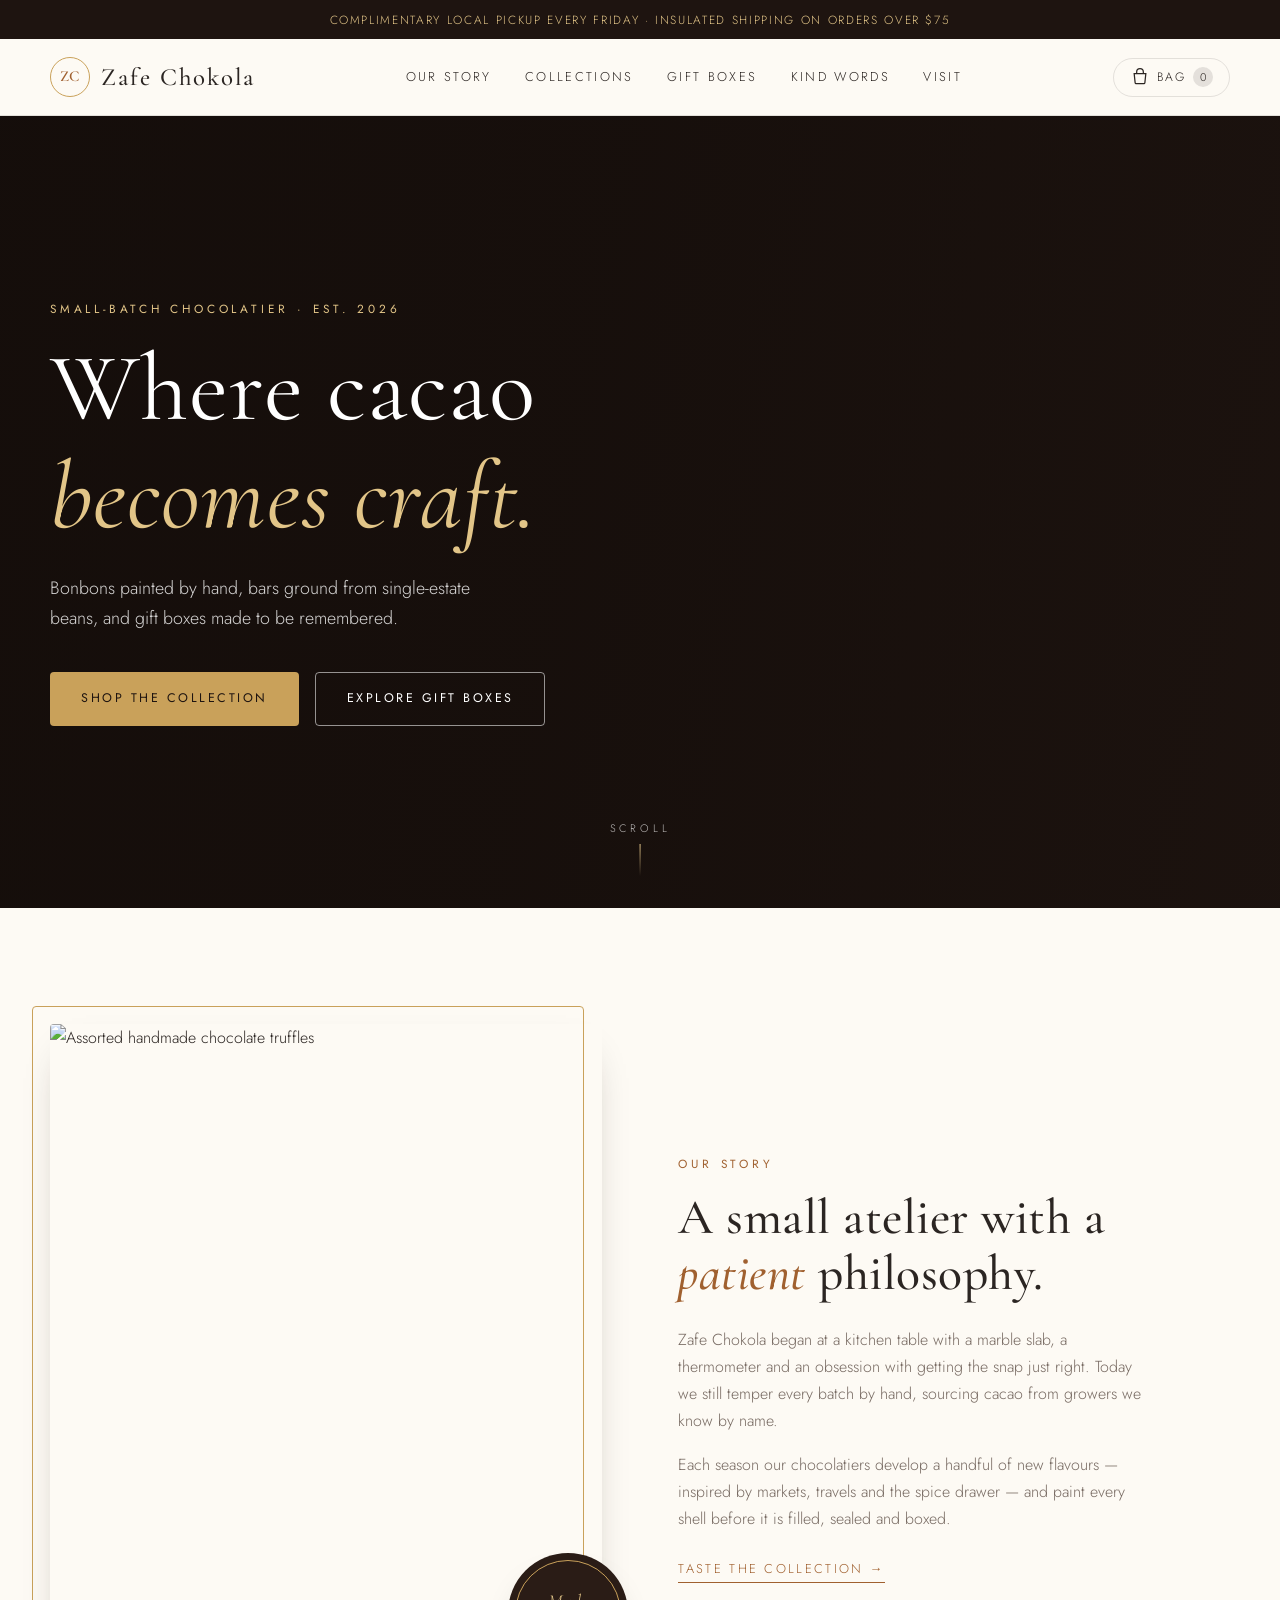
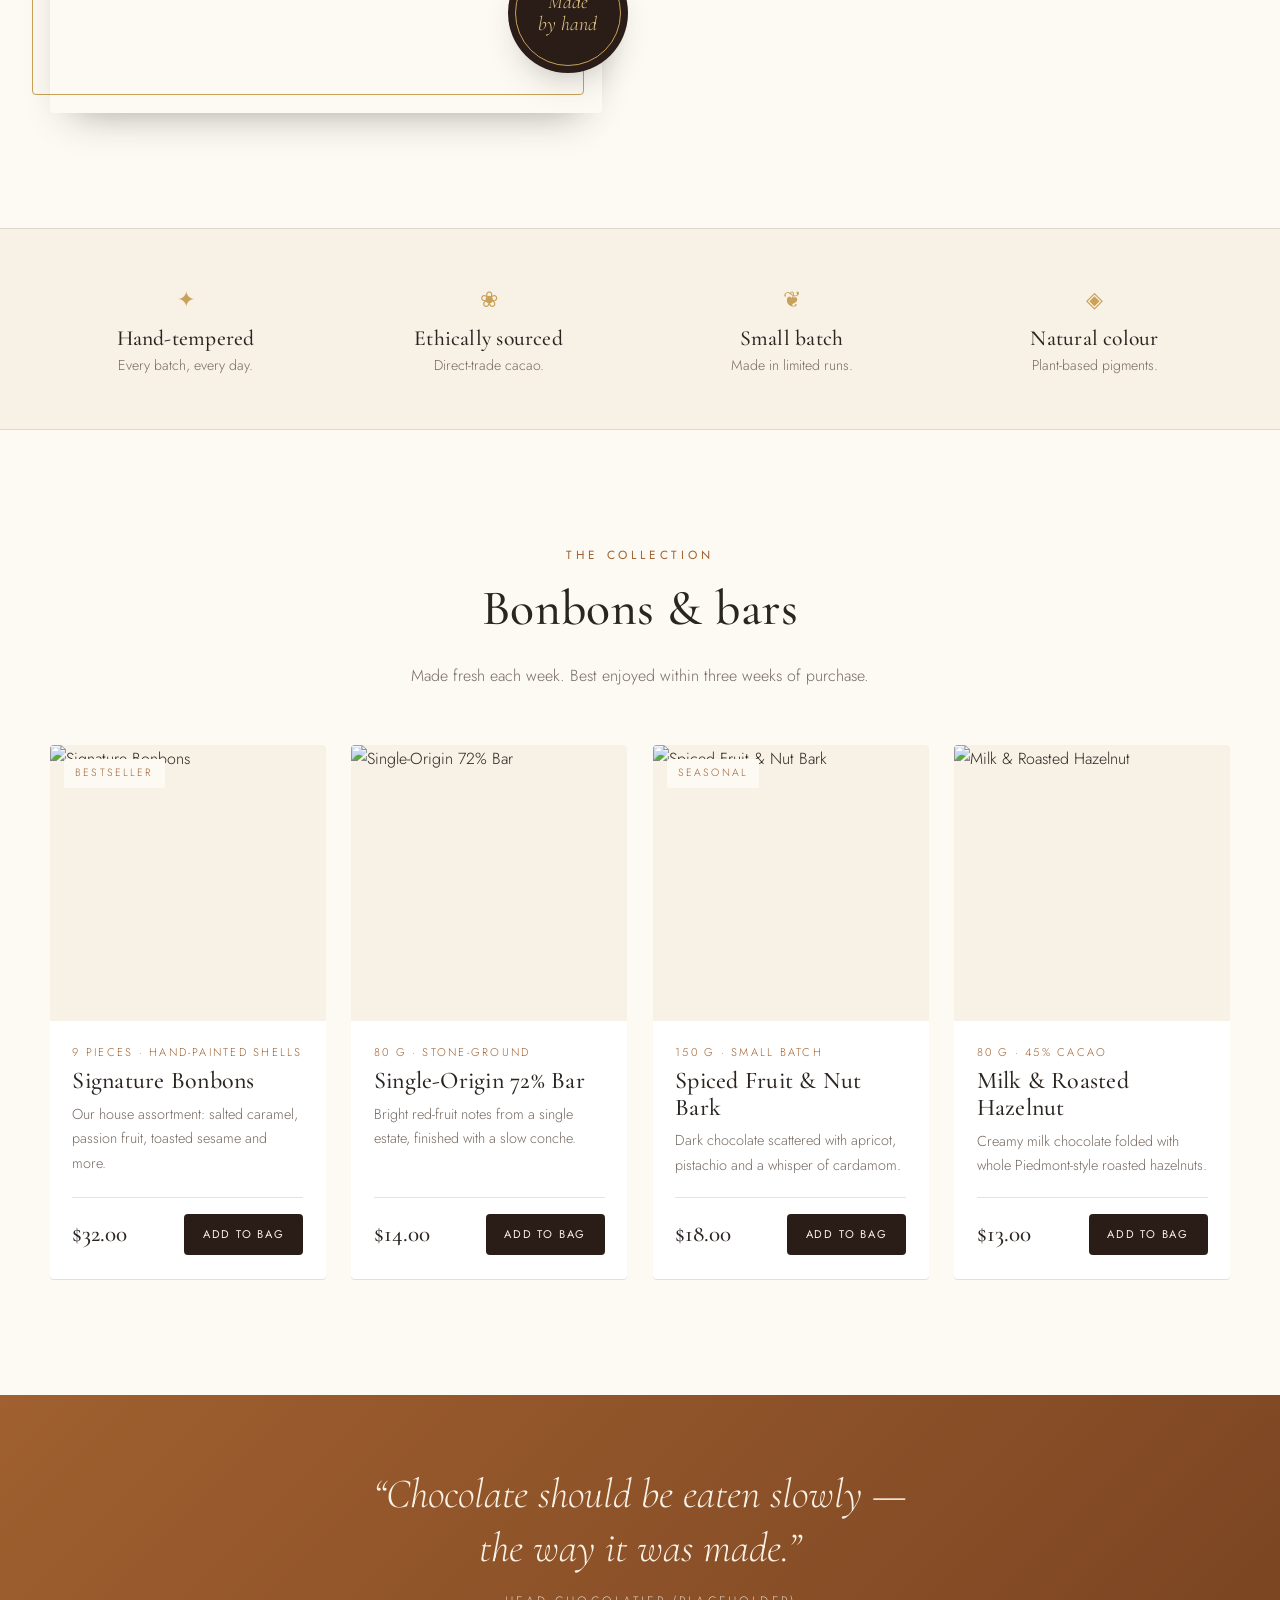
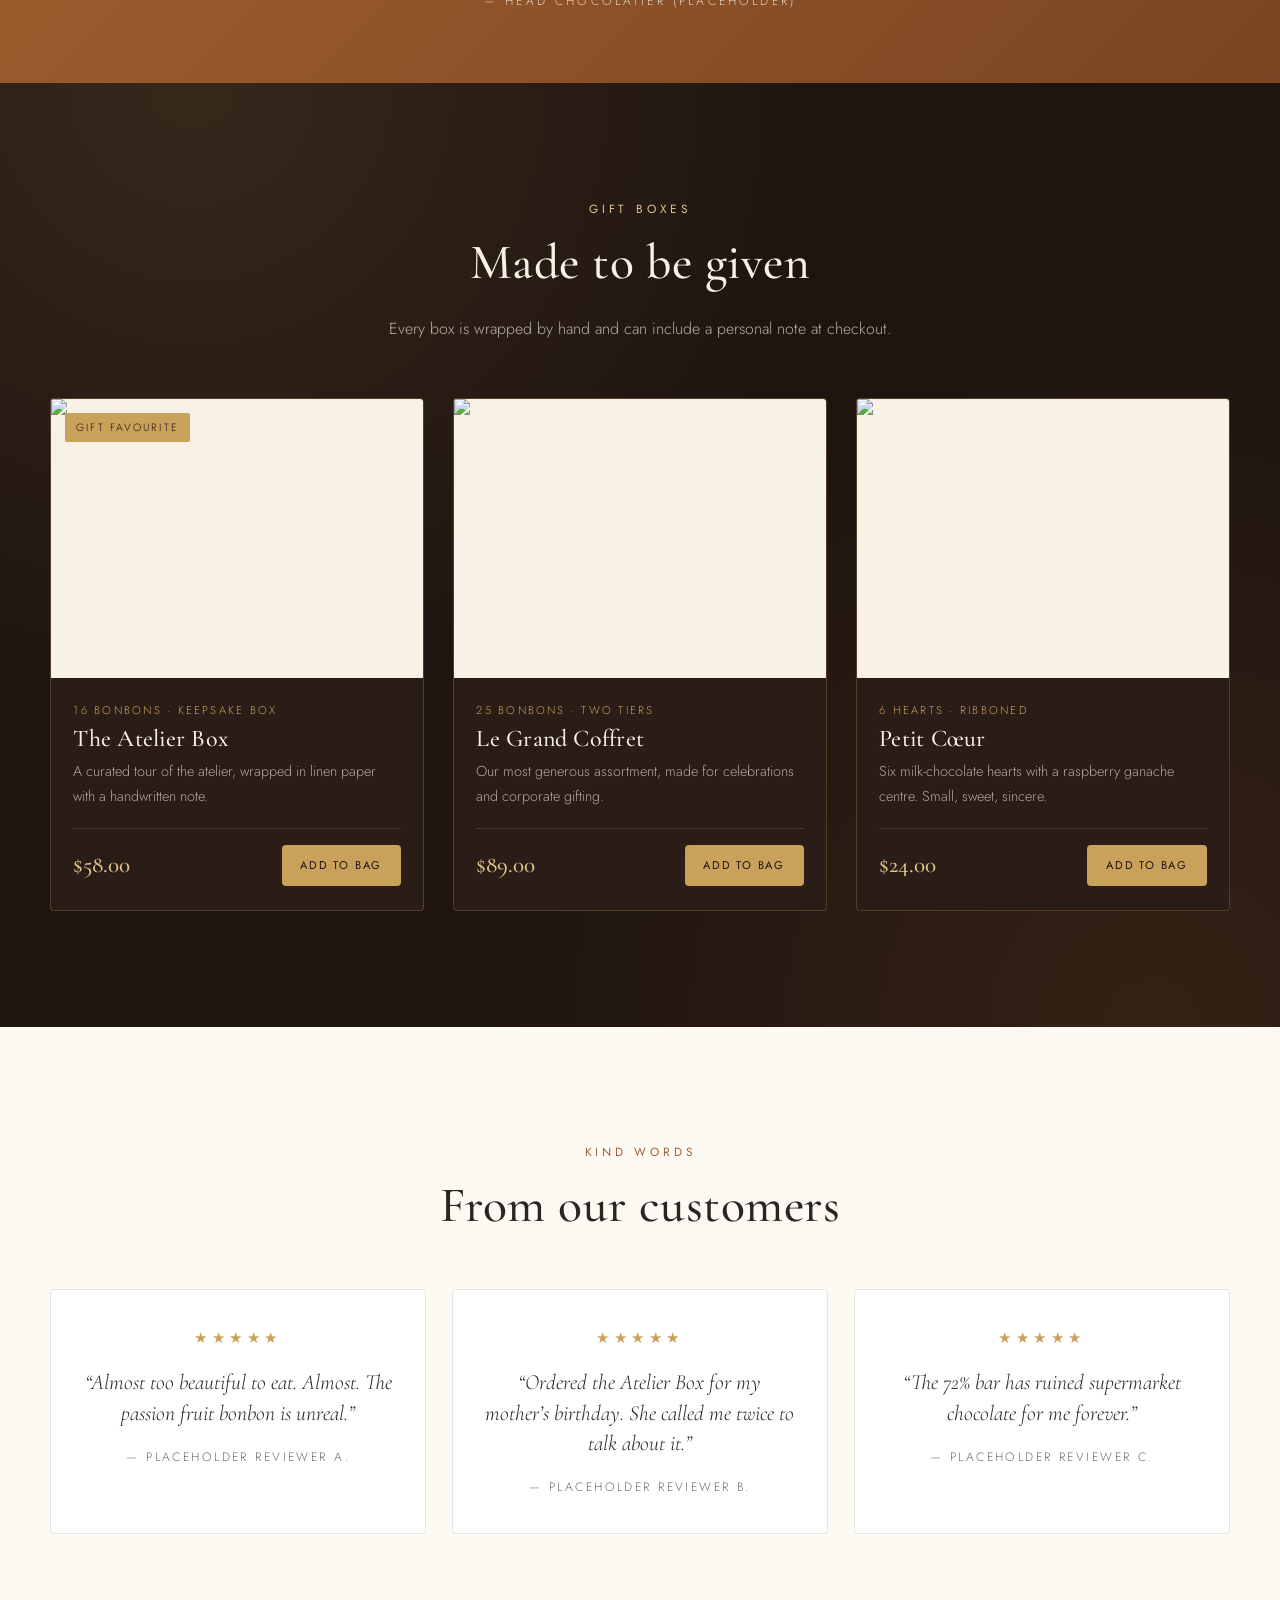
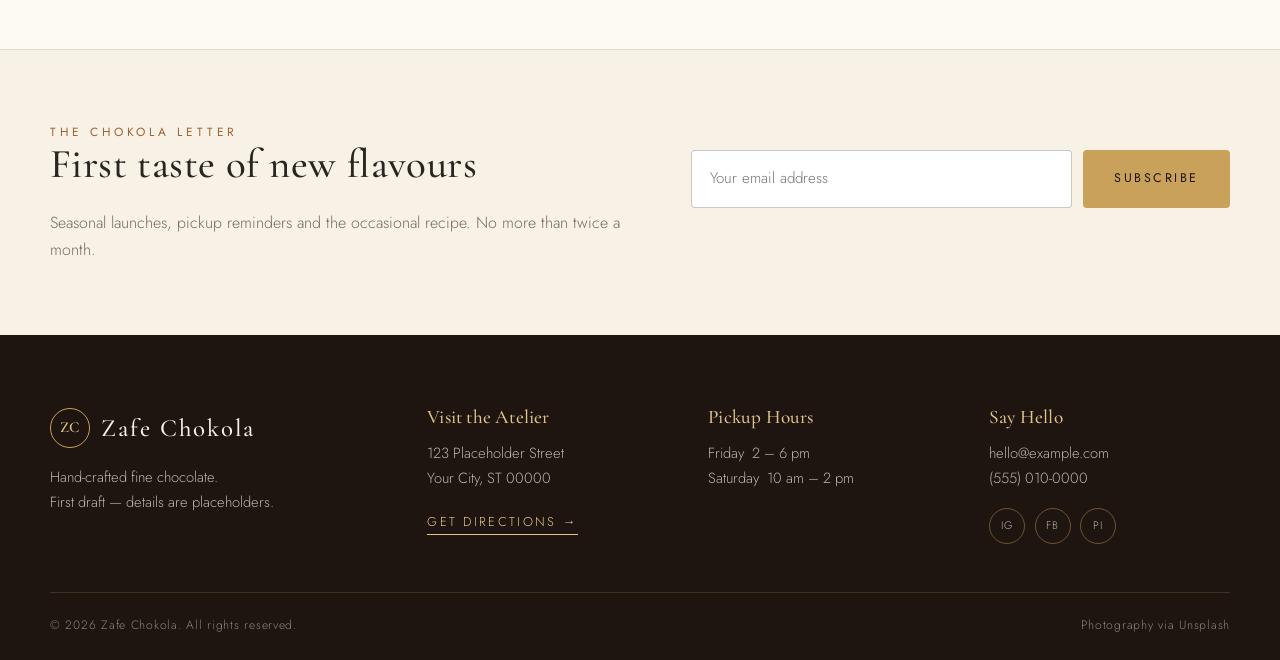
==== index.html @ 5cfe1e71 "Initial Zafe Chokola static site" ====
<!DOCTYPE html>
<html lang="en">
<head>
  <meta charset="UTF-8" />
  <meta name="viewport" content="width=device-width, initial-scale=1" />
  <title>Zafe Chokola — Hand-Crafted Fine Chocolate</title>
  <meta name="description" content="Zafe Chokola: small-batch bonbons, bars and gift boxes made by hand." />
  <link rel="preconnect" href="https://fonts.googleapis.com" />
  <link rel="preconnect" href="https://fonts.gstatic.com" crossorigin />
  <link href="https://fonts.googleapis.com/css2?family=Cormorant+Garamond:ital,wght@0,400;0,500;0,600;1,400&family=Jost:wght@300;400;500&display=swap" rel="stylesheet" />
  <link rel="stylesheet" href="css/styles.css" />
</head>
<body>

  <div class="announce">Complimentary local pickup every Friday &middot; Insulated shipping on orders over $75</div>

  <header class="site-header" id="top">
    <div class="container nav">
      <a href="#top" class="logo" aria-label="Zafe Chokola home">
        <span class="logo-mark">ZC</span>
        <span class="logo-text">Zafe Chokola</span>
      </a>
      <nav class="nav-links" id="navLinks" aria-label="Primary">
        <a href="#story">Our Story</a>
        <a href="#collections">Collections</a>
        <a href="#gifts">Gift Boxes</a>
        <a href="#reviews">Kind Words</a>
        <a href="#visit">Visit</a>
      </nav>
      <div class="nav-actions">
        <button class="cart-btn" id="cartOpen" aria-label="Open cart">
          <svg viewBox="0 0 24 24" width="20" height="20" aria-hidden="true"><path fill="none" stroke="currentColor" stroke-width="1.5" d="M5 8h14l-1.2 11.2a1 1 0 0 1-1 .8H7.2a1 1 0 0 1-1-.8L5 8Zm3 0V6a4 4 0 0 1 8 0v2"/></svg>
          <span>Bag</span>
          <span class="cart-count" id="cartCount">0</span>
        </button>
        <button class="menu-toggle" id="menuToggle" aria-label="Toggle menu" aria-expanded="false">
          <span></span><span></span><span></span>
        </button>
      </div>
    </div>
  </header>

  <main>
    <!-- HERO -->
    <section class="hero">
      <div class="hero-overlay"></div>
      <div class="container hero-content">
        <p class="eyebrow">Small-batch chocolatier &middot; Est. 2026</p>
        <h1>Where cacao<br /><em>becomes craft.</em></h1>
        <p class="hero-sub">Bonbons painted by hand, bars ground from single-estate beans, and gift boxes made to be remembered.</p>
        <div class="hero-ctas">
          <a href="#collections" class="btn btn-gold">Shop the Collection</a>
          <a href="#gifts" class="btn btn-ghost">Explore Gift Boxes</a>
        </div>
      </div>
      <a href="#story" class="scroll-cue" aria-label="Scroll down">Scroll</a>
    </section>

    <!-- STORY -->
    <section class="story section" id="story">
      <div class="container story-grid">
        <div class="story-media">
          <img src="https://images.unsplash.com/photo-1599599810769-bcde5a160d32?w=1000&q=80&auto=format&fit=crop" alt="Assorted handmade chocolate truffles" loading="lazy" />
          <div class="story-stamp"><span>Made<br/>by hand</span></div>
        </div>
        <div class="story-copy">
          <p class="eyebrow dark">Our Story</p>
          <h2>A small atelier with a <em>patient</em> philosophy.</h2>
          <p>Zafe Chokola began at a kitchen table with a marble slab, a thermometer and an obsession with getting the snap just right. Today we still temper every batch by hand, sourcing cacao from growers we know by name.</p>
          <p>Each season our chocolatiers develop a handful of new flavours — inspired by markets, travels and the spice drawer — and paint every shell before it is filled, sealed and boxed.</p>
          <a href="#collections" class="link-arrow">Taste the collection &rarr;</a>
        </div>
      </div>
    </section>

    <!-- VALUES -->
    <section class="values">
      <div class="container values-grid">
        <div class="value"><span class="v-icon">&#10022;</span><h3>Hand-tempered</h3><p>Every batch, every day.</p></div>
        <div class="value"><span class="v-icon">&#10048;</span><h3>Ethically sourced</h3><p>Direct-trade cacao.</p></div>
        <div class="value"><span class="v-icon">&#10086;</span><h3>Small batch</h3><p>Made in limited runs.</p></div>
        <div class="value"><span class="v-icon">&#9672;</span><h3>Natural colour</h3><p>Plant-based pigments.</p></div>
      </div>
    </section>

    <!-- COLLECTIONS -->
    <section class="collections section" id="collections">
      <div class="container">
        <div class="section-head">
          <p class="eyebrow dark">The Collection</p>
          <h2>Bonbons &amp; bars</h2>
          <p class="section-sub">Made fresh each week. Best enjoyed within three weeks of purchase.</p>
        </div>
        <div class="product-grid" id="collectionGrid"></div>
      </div>
    </section>

    <!-- QUOTE BAND -->
    <section class="band">
      <div class="container">
        <p class="band-quote">&ldquo;Chocolate should be eaten slowly — the way it was made.&rdquo;</p>
        <p class="band-cite">— Head Chocolatier (placeholder)</p>
      </div>
    </section>

    <!-- GIFTS -->
    <section class="gifts section" id="gifts">
      <div class="container">
        <div class="section-head">
          <p class="eyebrow">Gift Boxes</p>
          <h2>Made to be given</h2>
          <p class="section-sub light">Every box is wrapped by hand and can include a personal note at checkout.</p>
        </div>
        <div class="gift-grid" id="giftGrid"></div>
      </div>
    </section>

    <!-- REVIEWS -->
    <section class="reviews section" id="reviews">
      <div class="container">
        <div class="section-head">
          <p class="eyebrow dark">Kind Words</p>
          <h2>From our customers</h2>
        </div>
        <div class="review-grid">
          <figure class="review">
            <div class="stars" aria-label="5 out of 5 stars">&#9733;&#9733;&#9733;&#9733;&#9733;</div>
            <blockquote>&ldquo;Almost too beautiful to eat. Almost. The passion fruit bonbon is unreal.&rdquo;</blockquote>
            <figcaption>— Placeholder Reviewer A.</figcaption>
          </figure>
          <figure class="review">
            <div class="stars" aria-label="5 out of 5 stars">&#9733;&#9733;&#9733;&#9733;&#9733;</div>
            <blockquote>&ldquo;Ordered the Atelier Box for my mother’s birthday. She called me twice to talk about it.&rdquo;</blockquote>
            <figcaption>— Placeholder Reviewer B.</figcaption>
          </figure>
          <figure class="review">
            <div class="stars" aria-label="5 out of 5 stars">&#9733;&#9733;&#9733;&#9733;&#9733;</div>
            <blockquote>&ldquo;The 72% bar has ruined supermarket chocolate for me forever.&rdquo;</blockquote>
            <figcaption>— Placeholder Reviewer C.</figcaption>
          </figure>
        </div>
      </div>
    </section>

    <!-- NEWSLETTER -->
    <section class="newsletter">
      <div class="container newsletter-inner">
        <div>
          <p class="eyebrow">The Chokola Letter</p>
          <h2>First taste of new flavours</h2>
          <p>Seasonal launches, pickup reminders and the occasional recipe. No more than twice a month.</p>
        </div>
        <form class="news-form" id="newsForm" novalidate>
          <label for="email" class="sr-only">Email address</label>
          <input type="email" id="email" placeholder="Your email address" required />
          <button type="submit" class="btn btn-gold">Subscribe</button>
          <p class="form-note" id="newsNote" role="status"></p>
        </form>
      </div>
    </section>
  </main>

  <!-- FOOTER / VISIT -->
  <footer class="site-footer" id="visit">
    <div class="container footer-grid">
      <div>
        <a href="#top" class="logo light"><span class="logo-mark">ZC</span><span class="logo-text">Zafe Chokola</span></a>
        <p class="foot-tag">Hand-crafted fine chocolate.<br />First draft &mdash; details are placeholders.</p>
      </div>
      <div>
        <h4>Visit the Atelier</h4>
        <p>123 Placeholder Street<br />Your City, ST 00000</p>
        <a href="#" class="link-arrow light">Get directions &rarr;</a>
      </div>
      <div>
        <h4>Pickup Hours</h4>
        <p>Friday &nbsp;2 – 6 pm<br />Saturday &nbsp;10 am – 2 pm</p>
      </div>
      <div>
        <h4>Say Hello</h4>
        <p><a href="mailto:hello@example.com">hello@example.com</a><br />(555) 010-0000</p>
        <div class="socials">
          <a href="#" aria-label="Instagram">IG</a><a href="#" aria-label="Facebook">FB</a><a href="#" aria-label="Pinterest">PI</a>
        </div>
      </div>
    </div>
    <div class="container foot-bottom">
      <span>&copy; 2026 Zafe Chokola. All rights reserved.</span>
      <span>Photography via Unsplash</span>
    </div>
  </footer>

  <!-- CART DRAWER -->
  <div class="cart-backdrop" id="cartBackdrop" hidden></div>
  <aside class="cart-drawer" id="cartDrawer" aria-label="Shopping bag" aria-hidden="true">
    <div class="cart-head">
      <h3>Your Bag</h3>
      <button class="icon-btn" id="cartClose" aria-label="Close cart">&times;</button>
    </div>
    <div class="cart-body" id="cartItems"></div>
    <div class="cart-foot">
      <div class="cart-row"><span>Subtotal</span><strong id="cartSubtotal">$0.00</strong></div>
      <p class="cart-note">Taxes and shipping calculated at checkout.</p>
      <button class="btn btn-gold btn-block" id="checkoutBtn">Checkout</button>
      <button class="text-btn" id="clearCart">Clear bag</button>
    </div>
  </aside>

  <!-- CHECKOUT PLACEHOLDER MODAL -->
  <div class="modal" id="checkoutModal" role="dialog" aria-modal="true" aria-labelledby="modalTitle" hidden>
    <div class="modal-card">
      <button class="icon-btn modal-x" id="modalClose" aria-label="Close">&times;</button>
      <p class="eyebrow dark">Almost there</p>
      <h3 id="modalTitle">Checkout coming soon</h3>
      <p>Online payments will connect via <strong>Stripe</strong> shortly. Your bag has been saved on this device, so nothing will be lost.</p>
      <div class="modal-summary" id="modalSummary"></div>
      <button class="btn btn-dark btn-block" id="modalOk">Continue browsing</button>
    </div>
  </div>

  <div class="toast" id="toast" role="status" aria-live="polite"></div>

  <script src="js/products.js"></script>
  <script src="js/main.js"></script>
</body>
</html>
---- css/styles.css ----
/* Zafe Chokola — placeholder brand stylesheet */
:root {
  --cocoa-900: #1e1410;
  --cocoa-800: #2a1c16;
  --cocoa-700: #3b2820;
  --copper: #a0602f;
  --gold: #c9a15a;
  --gold-light: #e2c588;
  --cream: #f8f1e6;
  --ivory: #fdfaf4;
  --ink: #2b2522;
  --muted: #776a62;
  --line: rgba(43, 37, 34, 0.12);
  --serif: "Cormorant Garamond", Georgia, "Times New Roman", serif;
  --sans: "Jost", "Helvetica Neue", Arial, sans-serif;
  --radius: 4px;
  --shadow: 0 18px 40px -22px rgba(30, 20, 16, 0.45);
}
*, *::before, *::after { box-sizing: border-box; }
html { scroll-behavior: smooth; }
body { margin: 0; font-family: var(--sans); font-weight: 300; color: var(--ink); background: var(--ivory); line-height: 1.7; font-size: 16px; -webkit-font-smoothing: antialiased; }
body.no-scroll { overflow: hidden; }
img { max-width: 100%; display: block; }
a { color: inherit; text-decoration: none; }
button { font: inherit; cursor: pointer; }
h1, h2, h3, h4 { font-family: var(--serif); font-weight: 500; line-height: 1.12; margin: 0 0 .5em; letter-spacing: .01em; }
h2 { font-size: clamp(2.1rem, 4vw, 3.1rem); }
em { font-style: italic; color: var(--copper); }
.container { width: min(1180px, 100% - 3rem); margin-inline: auto; }
.section { padding: clamp(4.5rem, 9vw, 7.5rem) 0; }
.sr-only { position: absolute; width: 1px; height: 1px; overflow: hidden; clip: rect(0 0 0 0); }
.eyebrow { font-size: .74rem; letter-spacing: .32em; text-transform: uppercase; color: var(--gold-light); font-weight: 400; margin: 0 0 1rem; }
.eyebrow.dark { color: var(--copper); }

/* Buttons */
.btn { display: inline-flex; align-items: center; justify-content: center; gap: .5rem; padding: .95rem 1.9rem; border: 1px solid transparent; border-radius: var(--radius); font-size: .78rem; letter-spacing: .2em; text-transform: uppercase; font-weight: 400; transition: background .25s, color .25s, border-color .25s, transform .2s; }
.btn:hover { transform: translateY(-1px); }
.btn-gold { background: var(--gold); color: var(--cocoa-900); }
.btn-gold:hover { background: var(--gold-light); }
.btn-ghost { border-color: rgba(255,255,255,.55); color: #fff; }
.btn-ghost:hover { background: rgba(255,255,255,.1); border-color: #fff; }
.btn-dark { background: var(--cocoa-800); color: var(--cream); }
.btn-dark:hover { background: var(--copper); }
.btn-small { padding: .65rem 1.1rem; font-size: .7rem; letter-spacing: .16em; }
.btn-block { width: 100%; }
.btn:disabled { opacity: .45; cursor: not-allowed; transform: none; }
.link-arrow { display: inline-block; margin-top: .6rem; font-size: .8rem; letter-spacing: .18em; text-transform: uppercase; color: var(--copper); border-bottom: 1px solid currentColor; padding-bottom: 2px; }
.link-arrow.light { color: var(--gold-light); }
.text-btn { background: none; border: 0; padding: 0; color: var(--muted); font-size: .78rem; text-decoration: underline; text-underline-offset: 3px; }
.icon-btn { background: none; border: 0; font-size: 1.9rem; line-height: 1; color: inherit; padding: .2rem .5rem; }

/* Announcement + header */
.announce { background: var(--cocoa-900); color: var(--gold-light); text-align: center; font-size: .74rem; letter-spacing: .14em; text-transform: uppercase; padding: .6rem 1rem; }
.site-header { position: sticky; top: 0; z-index: 50; background: rgba(253, 250, 244, .94); backdrop-filter: blur(8px); border-bottom: 1px solid var(--line); transition: box-shadow .3s; }
.site-header.scrolled { box-shadow: 0 8px 24px -18px rgba(0,0,0,.4); }
.nav { display: flex; align-items: center; justify-content: space-between; height: 76px; gap: 1.5rem; }
.logo { display: flex; align-items: center; gap: .7rem; }
.logo-mark { width: 40px; height: 40px; border: 1px solid var(--gold); border-radius: 50%; display: grid; place-items: center; font-family: var(--serif); font-size: .95rem; letter-spacing: .06em; color: var(--copper); font-weight: 600; }
.logo-text { font-family: var(--serif); font-size: 1.55rem; letter-spacing: .08em; font-weight: 500; }
.logo.light .logo-text { color: var(--cream); }
.logo.light .logo-mark { color: var(--gold-light); }
.nav-links { display: flex; gap: 2.1rem; }
.nav-links a { font-size: .8rem; letter-spacing: .18em; text-transform: uppercase; position: relative; padding: .3rem 0; }
.nav-links a::after { content: ""; position: absolute; left: 0; right: 100%; bottom: 0; height: 1px; background: var(--gold); transition: right .3s; }
.nav-links a:hover::after { right: 0; }
.nav-actions { display: flex; align-items: center; gap: .6rem; }
.cart-btn { display: flex; align-items: center; gap: .45rem; background: none; border: 1px solid var(--line); border-radius: 999px; padding: .5rem 1rem; font-size: .76rem; letter-spacing: .16em; text-transform: uppercase; color: var(--ink); transition: border-color .2s; }
.cart-btn:hover { border-color: var(--gold); }
.cart-count { min-width: 20px; height: 20px; border-radius: 999px; background: var(--line); color: var(--ink); font-size: .7rem; letter-spacing: 0; display: grid; place-items: center; padding: 0 5px; }
.cart-count.has-items { background: var(--copper); color: #fff; }
.menu-toggle { display: none; width: 42px; height: 42px; background: none; border: 0; flex-direction: column; justify-content: center; gap: 5px; padding: 10px; }
.menu-toggle span { display: block; height: 1px; background: var(--ink); transition: transform .3s, opacity .3s; }
.menu-toggle.open span:nth-child(1) { transform: translateY(6px) rotate(45deg); }
.menu-toggle.open span:nth-child(2) { opacity: 0; }
.menu-toggle.open span:nth-child(3) { transform: translateY(-6px) rotate(-45deg); }

/* Hero */
.hero { position: relative; min-height: min(88vh, 820px); display: flex; align-items: center; color: #fff; background: var(--cocoa-900) url("https://images.unsplash.com/photo-1511381939415-e44015466834?w=2000&q=80&auto=format&fit=crop") center/cover no-repeat; overflow: hidden; }
.hero-overlay { position: absolute; inset: 0; background: linear-gradient(100deg, rgba(20,13,10,.92) 0%, rgba(20,13,10,.72) 45%, rgba(20,13,10,.25) 100%); }
.hero-content { position: relative; padding: 6rem 0; max-width: 1180px; }
.hero h1 { font-size: clamp(3rem, 7.5vw, 6rem); font-weight: 400; max-width: 12ch; margin-bottom: 1.4rem; }
.hero h1 em { color: var(--gold-light); }
.hero-sub { font-size: clamp(1rem, 1.4vw, 1.15rem); max-width: 46ch; color: rgba(255,255,255,.82); margin: 0 0 2.4rem; }
.hero-ctas { display: flex; flex-wrap: wrap; gap: 1rem; }
.scroll-cue { position: absolute; bottom: 2rem; left: 50%; transform: translateX(-50%); font-size: .68rem; letter-spacing: .35em; text-transform: uppercase; color: rgba(255,255,255,.7); padding-bottom: 2.4rem; }
.scroll-cue::after { content: ""; position: absolute; left: 50%; bottom: 0; width: 1px; height: 2rem; background: linear-gradient(var(--gold-light), transparent); }

/* Story */
.story { background: var(--ivory); }
.story-grid { display: grid; grid-template-columns: 1fr 1fr; gap: clamp(2.5rem, 6vw, 6rem); align-items: center; }
.story-media { position: relative; }
.story-media img { aspect-ratio: 4/5; object-fit: cover; width: 100%; border-radius: var(--radius); box-shadow: var(--shadow); }
.story-media::before { content: ""; position: absolute; inset: -18px 18px 18px -18px; border: 1px solid var(--gold); border-radius: var(--radius); z-index: -1; }
.story-media { z-index: 0; }
.story-stamp { position: absolute; right: -26px; bottom: 40px; width: 120px; height: 120px; border-radius: 50%; background: var(--cocoa-800); color: var(--gold-light); display: grid; place-items: center; text-align: center; font-family: var(--serif); font-style: italic; font-size: 1.25rem; line-height: 1.1; box-shadow: var(--shadow); outline: 1px solid var(--gold); outline-offset: -8px; }
.story-copy p { color: var(--muted); max-width: 52ch; }

/* Values */
.values { background: var(--cream); border-block: 1px solid var(--line); padding: 3.2rem 0; }
.values-grid { display: grid; grid-template-columns: repeat(4, 1fr); gap: 2rem; text-align: center; }
.value h3 { font-size: 1.35rem; margin: .5rem 0 .2rem; }
.value p { margin: 0; font-size: .88rem; color: var(--muted); }
.v-icon { color: var(--gold); font-size: 1.4rem; }

/* Section heads */
.section-head { text-align: center; max-width: 640px; margin: 0 auto 3.5rem; }
.section-sub { color: var(--muted); margin: 0; }
.section-sub.light { color: rgba(248,241,230,.7); }

/* Product cards */
.product-grid { display: grid; grid-template-columns: repeat(4, 1fr); gap: 1.6rem; }
.product-card, .gift-card { background: #fff; border-radius: var(--radius); overflow: hidden; display: flex; flex-direction: column; box-shadow: 0 1px 0 var(--line); transition: transform .35s, box-shadow .35s; }
.product-card:hover, .gift-card:hover { transform: translateY(-4px); box-shadow: var(--shadow); }
.p-media { position: relative; overflow: hidden; aspect-ratio: 1/1; background: var(--cream); }
.p-media img { width: 100%; height: 100%; object-fit: cover; transition: transform .8s; }
.product-card:hover .p-media img, .gift-card:hover .p-media img { transform: scale(1.05); }
.p-badge { position: absolute; z-index: 1; top: 14px; left: 14px; background: var(--ivory); color: var(--copper); font-size: .66rem; letter-spacing: .2em; text-transform: uppercase; padding: .35rem .7rem; border-radius: 2px; }
.p-body { padding: 1.4rem 1.4rem 1.5rem; display: flex; flex-direction: column; flex: 1; }
.p-detail { font-size: .7rem; letter-spacing: .2em; text-transform: uppercase; color: var(--copper); margin: 0 0 .4rem; }
.p-body h3 { font-size: 1.5rem; margin-bottom: .4rem; }
.p-desc { font-size: .9rem; color: var(--muted); margin: 0 0 1.2rem; flex: 1; }
.p-foot { display: flex; align-items: center; justify-content: space-between; gap: .8rem; border-top: 1px solid var(--line); padding-top: 1rem; }
.p-price { font-family: var(--serif); font-size: 1.45rem; font-weight: 500; }

/* Band */
.band { background: linear-gradient(135deg, var(--copper), #7a4422); color: var(--cream); text-align: center; padding: 4.5rem 0; }
.band-quote { font-family: var(--serif); font-style: italic; font-size: clamp(1.6rem, 3.4vw, 2.6rem); line-height: 1.3; max-width: 30ch; margin: 0 auto 1rem; }
.band-cite { margin: 0; font-size: .76rem; letter-spacing: .26em; text-transform: uppercase; opacity: .8; }

/* Gifts */
.gifts { background: var(--cocoa-900); color: var(--cream); background-image: radial-gradient(circle at 15% 0%, rgba(201,161,90,.14), transparent 45%), radial-gradient(circle at 90% 100%, rgba(160,96,47,.18), transparent 45%); }
.gifts h2 { color: var(--cream); }
.gift-grid { display: grid; grid-template-columns: repeat(3, 1fr); gap: 1.8rem; }
.gift-card { background: var(--cocoa-800); border: 1px solid rgba(201,161,90,.25); box-shadow: none; }
.gift-card .p-media { aspect-ratio: 4/3; }
.gift-card h3 { color: var(--cream); }
.gift-card .p-detail { color: var(--gold); }
.gift-card .p-desc { color: rgba(248,241,230,.66); }
.gift-card .p-foot { border-top-color: rgba(201,161,90,.22); }
.gift-card .p-price { color: var(--gold-light); }
.gift-card .p-badge { background: var(--gold); color: var(--cocoa-900); }

/* Reviews */
.reviews { background: var(--ivory); }
.review-grid { display: grid; grid-template-columns: repeat(3, 1fr); gap: 1.6rem; }
.review { margin: 0; background: #fff; border: 1px solid var(--line); border-radius: var(--radius); padding: 2.2rem 2rem; text-align: center; }
.stars { color: var(--gold); letter-spacing: .3em; font-size: .95rem; margin-bottom: 1rem; }
.review blockquote { margin: 0 0 1.2rem; font-family: var(--serif); font-size: 1.35rem; line-height: 1.4; font-style: italic; }
.review figcaption { font-size: .76rem; letter-spacing: .2em; text-transform: uppercase; color: var(--muted); }

/* Newsletter */
.newsletter { background: var(--cream); border-top: 1px solid var(--line); padding: 4.5rem 0; }
.newsletter-inner { display: grid; grid-template-columns: 1.1fr 1fr; gap: 3rem; align-items: center; }
.newsletter .eyebrow { color: var(--copper); }
.newsletter h2 { font-size: clamp(1.9rem, 3.2vw, 2.6rem); }
.newsletter p { color: var(--muted); margin: 0; }
.news-form { display: flex; flex-wrap: wrap; gap: .7rem; }
.news-form input { flex: 1 1 240px; padding: .95rem 1.1rem; border: 1px solid rgba(43,37,34,.25); border-radius: var(--radius); background: #fff; font: inherit; font-size: .95rem; }
.news-form input:focus { outline: 2px solid var(--gold); outline-offset: 1px; }
.form-note { flex-basis: 100%; font-size: .85rem; min-height: 1.2em; }

/* Footer */
.site-footer { background: var(--cocoa-900); color: rgba(248,241,230,.72); padding: 4.5rem 0 1.5rem; font-size: .92rem; }
.footer-grid { display: grid; grid-template-columns: 1.4fr 1fr 1fr 1fr; gap: 2.5rem; padding-bottom: 3rem; border-bottom: 1px solid rgba(201,161,90,.2); }
.site-footer h4 { color: var(--gold-light); font-size: 1.2rem; margin-bottom: .8rem; }
.site-footer p { margin: 0 0 .6rem; }
.site-footer a:hover { color: var(--gold-light); }
.foot-tag { margin-top: 1rem !important; }
.socials { display: flex; gap: .6rem; margin-top: 1rem; }
.socials a { width: 36px; height: 36px; border: 1px solid rgba(201,161,90,.45); border-radius: 50%; display: grid; place-items: center; font-size: .68rem; letter-spacing: .08em; }
.foot-bottom { display: flex; justify-content: space-between; flex-wrap: wrap; gap: .8rem; padding-top: 1.4rem; font-size: .76rem; letter-spacing: .06em; opacity: .7; }

/* Cart drawer */
.cart-backdrop { position: fixed; inset: 0; background: rgba(20,13,10,.5); opacity: 0; transition: opacity .3s; z-index: 90; }
.cart-backdrop.show { opacity: 1; }
.cart-drawer { position: fixed; top: 0; right: 0; height: 100%; width: min(420px, 100%); background: var(--ivory); z-index: 100; display: flex; flex-direction: column; transform: translateX(100%); transition: transform .35s cubic-bezier(.2,.7,.2,1), visibility .35s; visibility: hidden; box-shadow: -20px 0 50px -30px rgba(0,0,0,.5); }
.cart-drawer.open { transform: none; visibility: visible; }
.cart-head { display: flex; align-items: center; justify-content: space-between; padding: 1.3rem 1.5rem; border-bottom: 1px solid var(--line); }
.cart-head h3 { font-size: 1.7rem; margin: 0; }
.cart-body { flex: 1; overflow-y: auto; padding: .5rem 1.5rem; }
.cart-empty { text-align: center; padding: 3rem 0; color: var(--muted); }
.cart-item { display: grid; grid-template-columns: 72px 1fr auto; gap: 1rem; padding: 1.1rem 0; border-bottom: 1px solid var(--line); align-items: start; }
.cart-item img { width: 72px; height: 72px; object-fit: cover; border-radius: var(--radius); }
.ci-name { font-family: var(--serif); font-size: 1.2rem; margin: 0; line-height: 1.2; font-weight: 500; }
.ci-detail { font-size: .78rem; color: var(--muted); margin: .2rem 0 .6rem; }
.qty { display: inline-flex; border: 1px solid var(--line); border-radius: var(--radius); }
.qty button { width: 30px; height: 30px; background: none; border: 0; font-size: 1rem; color: var(--ink); }
.qty button:hover { background: var(--cream); }
.qty input { width: 38px; text-align: center; border: 0; border-inline: 1px solid var(--line); font: inherit; font-size: .88rem; -moz-appearance: textfield; background: transparent; }
.qty input::-webkit-inner-spin-button, .qty input::-webkit-outer-spin-button { -webkit-appearance: none; margin: 0; }
.ci-right { text-align: right; display: flex; flex-direction: column; gap: .5rem; align-items: flex-end; font-family: var(--serif); font-size: 1.15rem; }
.cart-foot { padding: 1.3rem 1.5rem 1.6rem; border-top: 1px solid var(--line); background: var(--cream); text-align: center; }
.cart-row { display: flex; justify-content: space-between; font-size: 1rem; }
.cart-row strong { font-family: var(--serif); font-size: 1.4rem; font-weight: 600; }
.cart-note { font-size: .78rem; color: var(--muted); margin: .2rem 0 1rem; text-align: left; }
.cart-foot .text-btn { margin-top: .9rem; }

/* Modal */
.modal { position: fixed; inset: 0; z-index: 200; background: rgba(20,13,10,.6); display: grid; place-items: center; padding: 1.5rem; }
.modal[hidden] { display: none; }
.modal-card { position: relative; background: var(--ivory); max-width: 460px; width: 100%; border-radius: var(--radius); padding: 2.6rem 2.2rem 2.2rem; text-align: center; border-top: 4px solid var(--gold); box-shadow: var(--shadow); }
.modal-card h3 { font-size: 2.1rem; }
.modal-card p { color: var(--muted); }
.modal-x { position: absolute; top: .6rem; right: .6rem; }
.modal-summary { text-align: left; background: #fff; border: 1px solid var(--line); border-radius: var(--radius); padding: .9rem 1.1rem; margin: 1.2rem 0 1.4rem; font-size: .9rem; }
.modal-summary div { display: flex; justify-content: space-between; gap: 1rem; padding: .25rem 0; }
.modal-summary .ms-total { border-top: 1px solid var(--line); margin-top: .4rem; padding-top: .6rem; font-weight: 500; }

/* Toast */
.toast { position: fixed; left: 50%; bottom: 1.6rem; transform: translate(-50%, 140%); background: var(--cocoa-800); color: var(--cream); padding: .8rem 1.4rem; border-radius: 999px; font-size: .86rem; z-index: 95; transition: transform .35s, visibility .35s; border: 1px solid rgba(201,161,90,.4); white-space: nowrap; visibility: hidden; max-width: calc(100% - 2rem); overflow: hidden; text-overflow: ellipsis; }
.toast.show { transform: translate(-50%, 0); visibility: visible; }

/* Responsive */
@media (max-width: 1024px) {
  .product-grid { grid-template-columns: repeat(2, 1fr); }
  .footer-grid { grid-template-columns: 1fr 1fr; }
}
@media (max-width: 860px) {
  .menu-toggle { display: flex; }
  .nav-links { position: absolute; top: 100%; left: 0; right: 0; flex-direction: column; gap: 0; background: var(--ivory); border-bottom: 1px solid var(--line); max-height: 0; overflow: hidden; transition: max-height .35s; }
  .nav-links.open { max-height: 400px; }
  .nav-links a { padding: 1rem 1.5rem; border-top: 1px solid var(--line); }
  .nav-links a::after { display: none; }
  .story-grid, .newsletter-inner { grid-template-columns: 1fr; }
  .story-media { max-width: 520px; margin: 0 auto 1rem; width: calc(100% - 18px); margin-left: 18px; }
  .story-stamp { right: -10px; width: 100px; height: 100px; font-size: 1.05rem; }
  .values-grid { grid-template-columns: repeat(2, 1fr); }
  .gift-grid, .review-grid { grid-template-columns: 1fr; max-width: 520px; margin-inline: auto; }
}
@media (max-width: 560px) {
  .container { width: calc(100% - 2.5rem); }
  .nav { height: 66px; }
  .logo-text { font-size: 1.3rem; }
  .logo-mark { width: 34px; height: 34px; font-size: .8rem; }
  .cart-btn span:not(.cart-count) { display: none; }
  .cart-btn { padding: .45rem .7rem; }
  .announce { font-size: .64rem; letter-spacing: .08em; }
  .hero { min-height: 640px; }
  .hero-overlay { background: linear-gradient(180deg, rgba(20,13,10,.75), rgba(20,13,10,.88)); }
  .hero-ctas .btn { width: 100%; }
  .scroll-cue { display: none; }
  .product-grid { grid-template-columns: 1fr; max-width: 420px; margin-inline: auto; }
  .footer-grid { grid-template-columns: 1fr; }
  .p-body h3 { font-size: 1.4rem; }
}
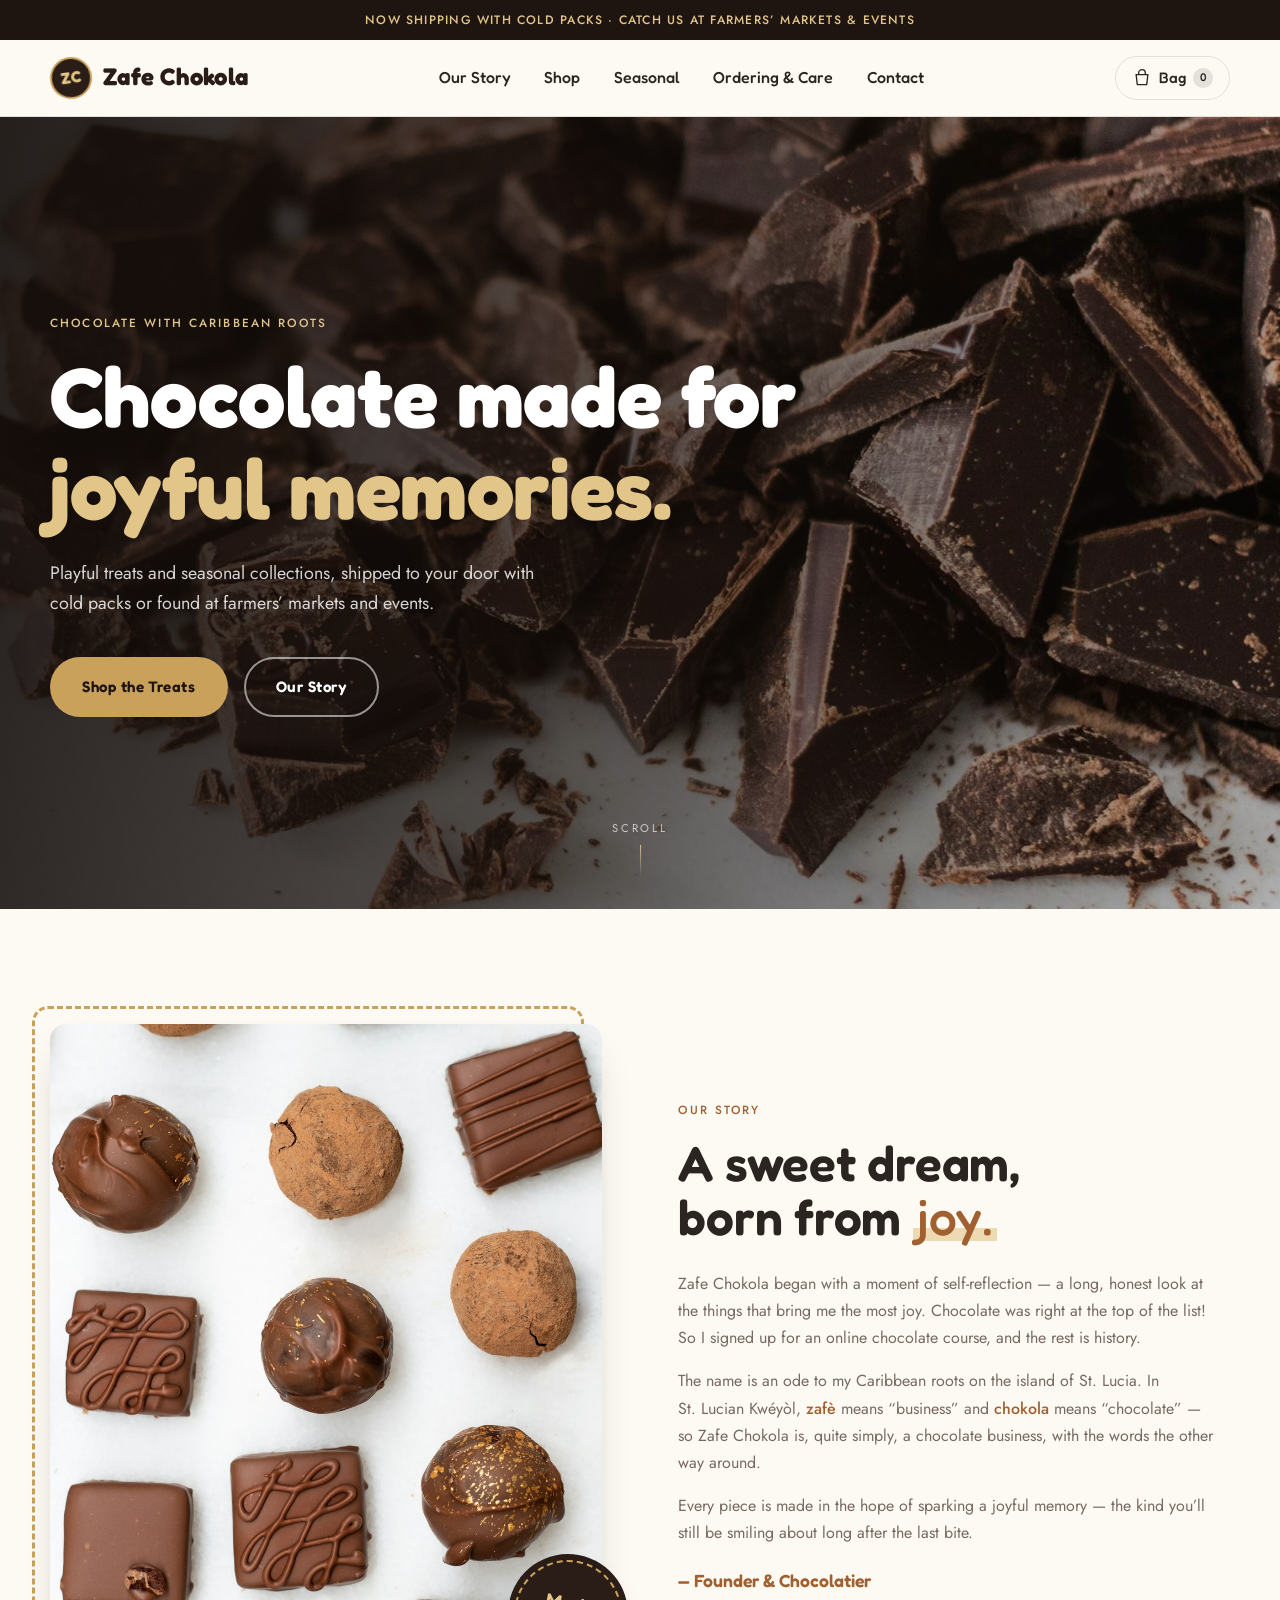
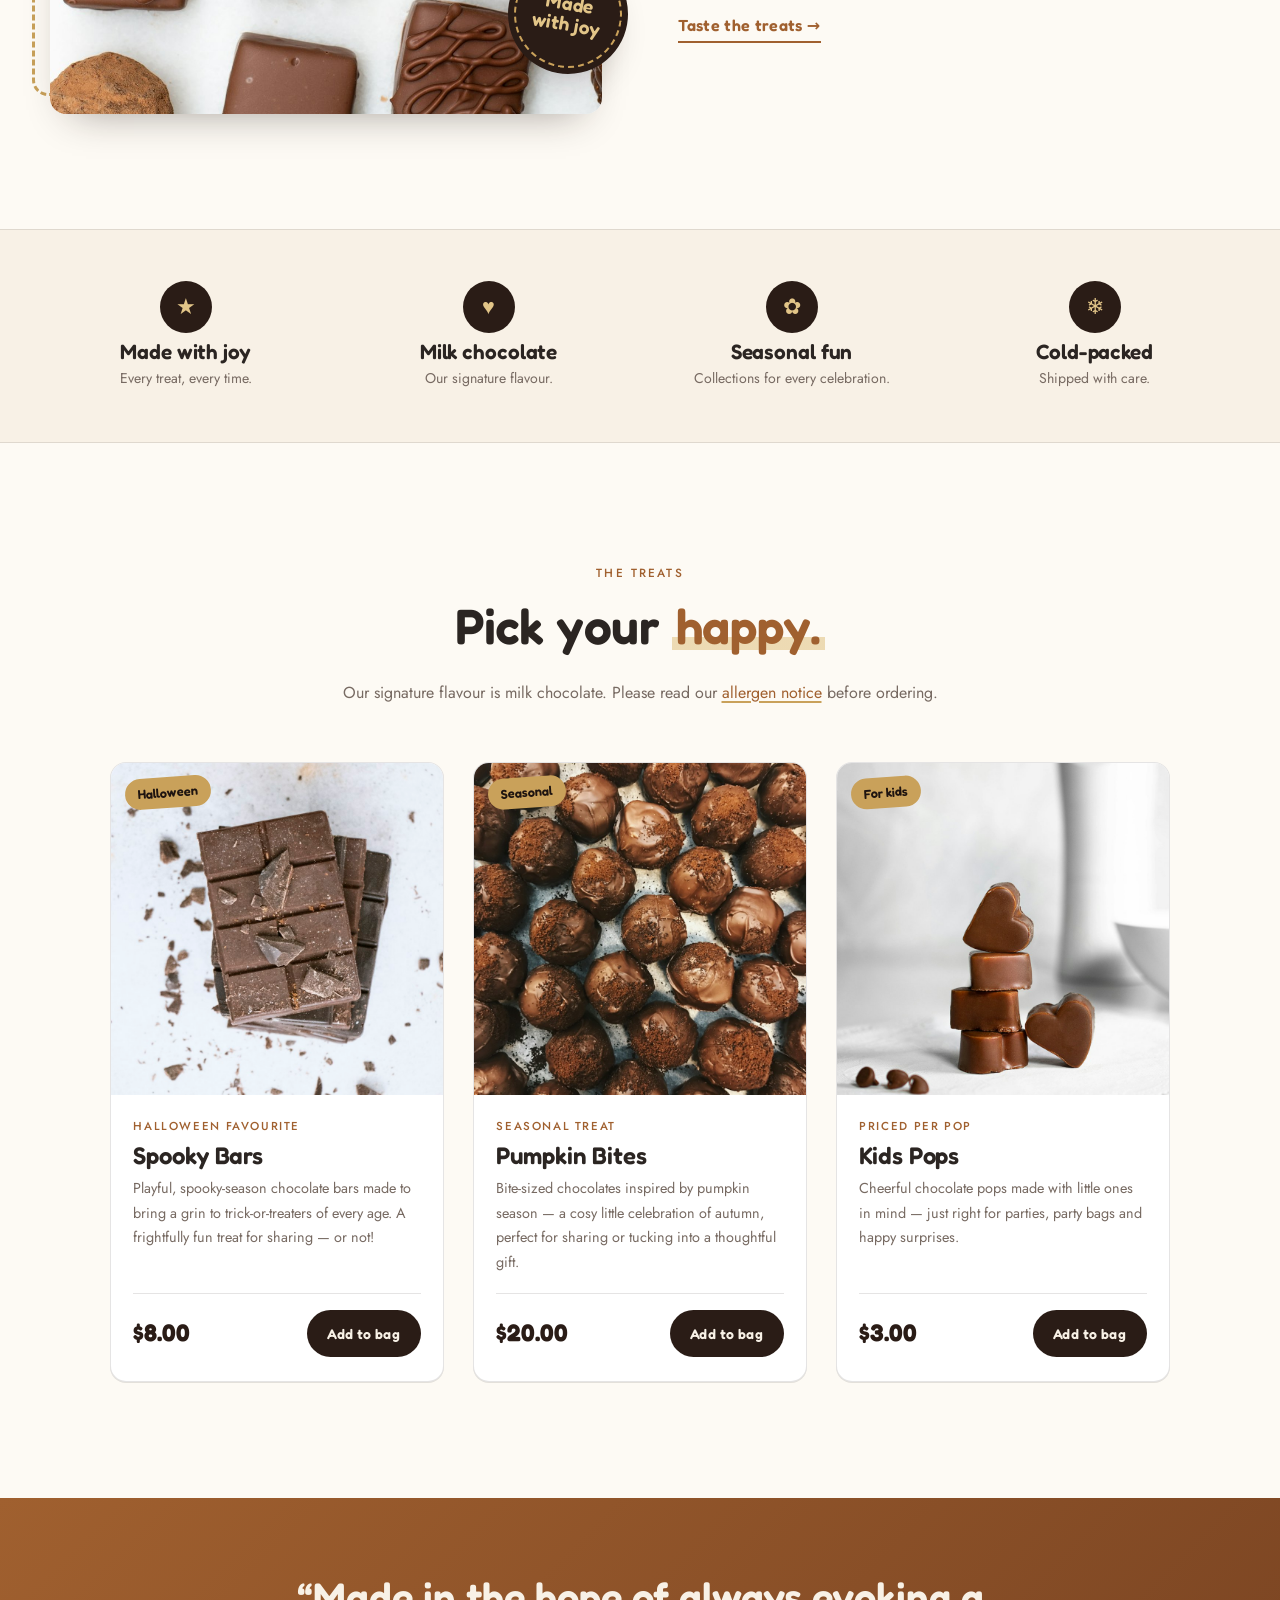
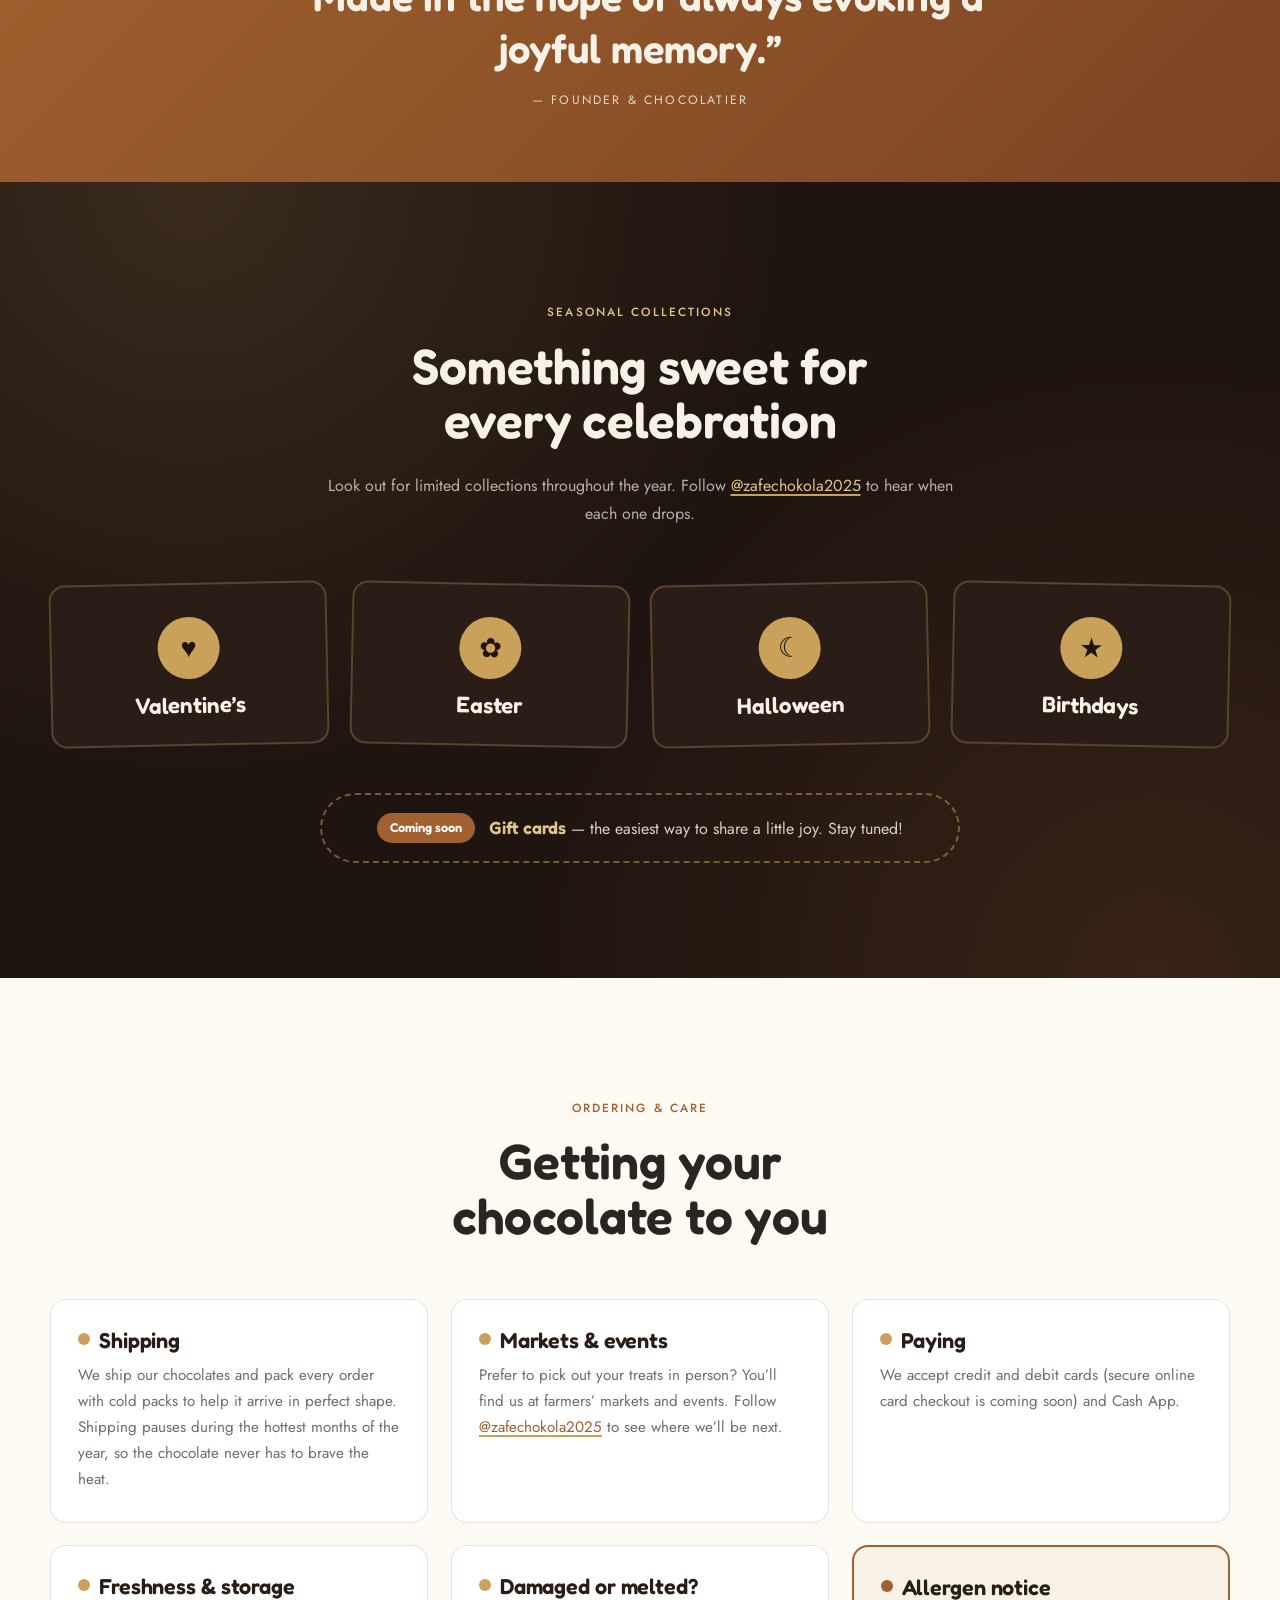
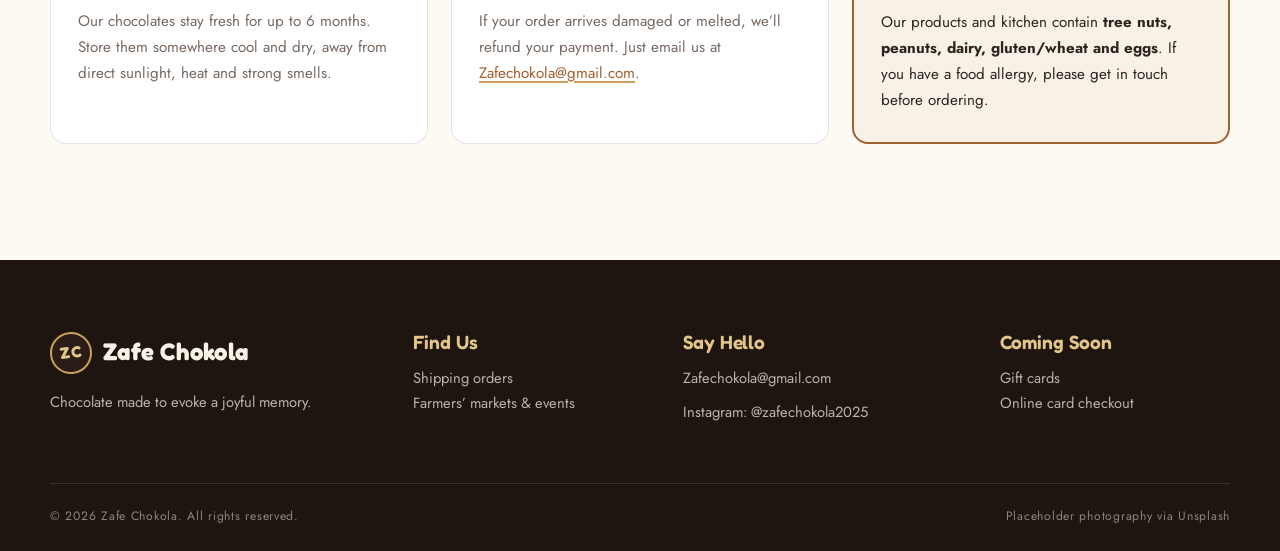
==== commit 6f7e2bcd: "Customise site from founder questionnaire: real story, products, policies, contact; playful Fredoka " ====
--- a/index.html
+++ b/index.html
@@ -3,33 +3,36 @@
 <head>
   <meta charset="UTF-8" />
   <meta name="viewport" content="width=device-width, initial-scale=1" />
-  <title>Zafe Chokola — Hand-Crafted Fine Chocolate</title>
-  <meta name="description" content="Zafe Chokola: small-batch bonbons, bars and gift boxes made by hand." />
+  <title>Zafe Chokola — Chocolate Made for Joyful Memories</title>
+  <meta name="description" content="Zafe Chokola: playful chocolate treats with Caribbean roots, made to evoke a joyful memory. Shipped with cold packs and found at farmers' markets and events." />
+  <!-- Temporary "ZC" favicon (inline SVG). Replace with images/logo/favicon.png once the logo arrives. -->
+  <link rel="icon" href="data:image/svg+xml,%3Csvg xmlns='http://www.w3.org/2000/svg' viewBox='0 0 64 64'%3E%3Ccircle cx='32' cy='32' r='31' fill='%232a1c16'/%3E%3Ctext x='32' y='42' font-family='Arial,sans-serif' font-weight='700' font-size='26' text-anchor='middle' fill='%23e2c588'%3EZC%3C/text%3E%3C/svg%3E" />
   <link rel="preconnect" href="https://fonts.googleapis.com" />
   <link rel="preconnect" href="https://fonts.gstatic.com" crossorigin />
-  <link href="https://fonts.googleapis.com/css2?family=Cormorant+Garamond:ital,wght@0,400;0,500;0,600;1,400&family=Jost:wght@300;400;500&display=swap" rel="stylesheet" />
+  <link href="https://fonts.googleapis.com/css2?family=Fredoka:wght@500;600;700&family=Jost:wght@400;500&display=swap" rel="stylesheet" />
   <link rel="stylesheet" href="css/styles.css" />
 </head>
 <body>
 
-  <div class="announce">Complimentary local pickup every Friday &middot; Insulated shipping on orders over $75</div>
+  <div class="announce">Now shipping with cold packs &middot; Catch us at farmers&rsquo; markets &amp; events</div>
 
   <header class="site-header" id="top">
     <div class="container nav">
+      <!-- LOGO SLOT: keep the "ZC" text monogram until the owner's logo file arrives (images/logo/logo.svg). See HANDOFF.md §5. -->
       <a href="#top" class="logo" aria-label="Zafe Chokola home">
         <span class="logo-mark">ZC</span>
         <span class="logo-text">Zafe Chokola</span>
       </a>
       <nav class="nav-links" id="navLinks" aria-label="Primary">
         <a href="#story">Our Story</a>
-        <a href="#collections">Collections</a>
-        <a href="#gifts">Gift Boxes</a>
-        <a href="#reviews">Kind Words</a>
-        <a href="#visit">Visit</a>
+        <a href="#shop">Shop</a>
+        <a href="#seasonal">Seasonal</a>
+        <a href="#ordering">Ordering &amp; Care</a>
+        <a href="#contact">Contact</a>
       </nav>
       <div class="nav-actions">
         <button class="cart-btn" id="cartOpen" aria-label="Open cart">
-          <svg viewBox="0 0 24 24" width="20" height="20" aria-hidden="true"><path fill="none" stroke="currentColor" stroke-width="1.5" d="M5 8h14l-1.2 11.2a1 1 0 0 1-1 .8H7.2a1 1 0 0 1-1-.8L5 8Zm3 0V6a4 4 0 0 1 8 0v2"/></svg>
+          <svg viewBox="0 0 24 24" width="20" height="20" aria-hidden="true"><path fill="none" stroke="currentColor" stroke-width="1.6" d="M5 8h14l-1.2 11.2a1 1 0 0 1-1 .8H7.2a1 1 0 0 1-1-.8L5 8Zm3 0V6a4 4 0 0 1 8 0v2"/></svg>
           <span>Bag</span>
           <span class="cart-count" id="cartCount">0</span>
         </button>
@@ -41,34 +44,36 @@
   </header>
 
   <main>
-    <!-- HERO -->
+    <!-- HERO (background photo slot: images/hero.jpg, set in css/styles.css) -->
     <section class="hero">
       <div class="hero-overlay"></div>
       <div class="container hero-content">
-        <p class="eyebrow">Small-batch chocolatier &middot; Est. 2026</p>
-        <h1>Where cacao<br /><em>becomes craft.</em></h1>
-        <p class="hero-sub">Bonbons painted by hand, bars ground from single-estate beans, and gift boxes made to be remembered.</p>
+        <p class="eyebrow">Chocolate with Caribbean roots</p>
+        <h1>Chocolate made for<br /><em>joyful memories.</em></h1>
+        <p class="hero-sub">Playful treats and seasonal collections, shipped to your door with cold packs or found at farmers&rsquo; markets and events.</p>
         <div class="hero-ctas">
-          <a href="#collections" class="btn btn-gold">Shop the Collection</a>
-          <a href="#gifts" class="btn btn-ghost">Explore Gift Boxes</a>
+          <a href="#shop" class="btn btn-gold">Shop the Treats</a>
+          <a href="#story" class="btn btn-ghost">Our Story</a>
         </div>
       </div>
       <a href="#story" class="scroll-cue" aria-label="Scroll down">Scroll</a>
     </section>
 
-    <!-- STORY -->
+    <!-- STORY (photo slot: images/story.jpg) -->
     <section class="story section" id="story">
       <div class="container story-grid">
         <div class="story-media">
-          <img src="https://images.unsplash.com/photo-1599599810769-bcde5a160d32?w=1000&q=80&auto=format&fit=crop" alt="Assorted handmade chocolate truffles" loading="lazy" />
-          <div class="story-stamp"><span>Made<br/>by hand</span></div>
+          <img src="images/story.jpg" data-fallback="https://images.unsplash.com/photo-1599599810769-bcde5a160d32?w=1000&q=80&auto=format&fit=crop" alt="An assortment of chocolates" loading="lazy" />
+          <div class="story-stamp"><span>Made<br/>with joy</span></div>
         </div>
         <div class="story-copy">
           <p class="eyebrow dark">Our Story</p>
-          <h2>A small atelier with a <em>patient</em> philosophy.</h2>
-          <p>Zafe Chokola began at a kitchen table with a marble slab, a thermometer and an obsession with getting the snap just right. Today we still temper every batch by hand, sourcing cacao from growers we know by name.</p>
-          <p>Each season our chocolatiers develop a handful of new flavours — inspired by markets, travels and the spice drawer — and paint every shell before it is filled, sealed and boxed.</p>
-          <a href="#collections" class="link-arrow">Taste the collection &rarr;</a>
+          <h2>A sweet dream, born from <em>joy.</em></h2>
+          <p>Zafe Chokola began with a moment of self-reflection &mdash; a long, honest look at the things that bring me the most joy. Chocolate was right at the top of the list! So I signed up for an online chocolate course, and the rest is history.</p>
+          <p>The name is an ode to my Caribbean roots on the island of St.&nbsp;Lucia. In St.&nbsp;Lucian Kw&eacute;y&ograve;l, <em lang="acf">zaf&egrave;</em> means &ldquo;business&rdquo; and <em lang="acf">chokola</em> means &ldquo;chocolate&rdquo; &mdash; so Zafe Chokola is, quite simply, a chocolate business, with the words the other way around.</p>
+          <p>Every piece is made in the hope of sparking a joyful memory &mdash; the kind you&rsquo;ll still be smiling about long after the last bite.</p>
+          <p class="signature">&mdash; Founder &amp; Chocolatier</p>
+          <a href="#shop" class="link-arrow">Taste the treats &rarr;</a>
         </div>
       </div>
     </section>
@@ -76,20 +81,20 @@
     <!-- VALUES -->
     <section class="values">
       <div class="container values-grid">
-        <div class="value"><span class="v-icon">&#10022;</span><h3>Hand-tempered</h3><p>Every batch, every day.</p></div>
-        <div class="value"><span class="v-icon">&#10048;</span><h3>Ethically sourced</h3><p>Direct-trade cacao.</p></div>
-        <div class="value"><span class="v-icon">&#10086;</span><h3>Small batch</h3><p>Made in limited runs.</p></div>
-        <div class="value"><span class="v-icon">&#9672;</span><h3>Natural colour</h3><p>Plant-based pigments.</p></div>
-      </div>
-    </section>
-
-    <!-- COLLECTIONS -->
-    <section class="collections section" id="collections">
+        <div class="value"><span class="v-icon">&#9733;</span><h3>Made with joy</h3><p>Every treat, every time.</p></div>
+        <div class="value"><span class="v-icon">&#9829;</span><h3>Milk chocolate</h3><p>Our signature flavour.</p></div>
+        <div class="value"><span class="v-icon">&#10047;</span><h3>Seasonal fun</h3><p>Collections for every celebration.</p></div>
+        <div class="value"><span class="v-icon">&#10052;</span><h3>Cold-packed</h3><p>Shipped with care.</p></div>
+      </div>
+    </section>
+
+    <!-- SHOP -->
+    <section class="collections section" id="shop">
       <div class="container">
         <div class="section-head">
-          <p class="eyebrow dark">The Collection</p>
-          <h2>Bonbons &amp; bars</h2>
-          <p class="section-sub">Made fresh each week. Best enjoyed within three weeks of purchase.</p>
+          <p class="eyebrow dark">The Treats</p>
+          <h2>Pick your <em>happy.</em></h2>
+          <p class="section-sub">Our signature flavour is milk chocolate. Please read our <a href="#allergens" class="inline-link">allergen notice</a> before ordering.</p>
         </div>
         <div class="product-grid" id="collectionGrid"></div>
       </div>
@@ -98,95 +103,94 @@
     <!-- QUOTE BAND -->
     <section class="band">
       <div class="container">
-        <p class="band-quote">&ldquo;Chocolate should be eaten slowly — the way it was made.&rdquo;</p>
-        <p class="band-cite">— Head Chocolatier (placeholder)</p>
-      </div>
-    </section>
-
-    <!-- GIFTS -->
-    <section class="gifts section" id="gifts">
+        <p class="band-quote">&ldquo;Made in the hope of always evoking a joyful memory.&rdquo;</p>
+        <p class="band-cite">&mdash; Founder &amp; Chocolatier</p>
+      </div>
+    </section>
+
+    <!-- SEASONAL -->
+    <section class="seasonal section" id="seasonal">
       <div class="container">
         <div class="section-head">
-          <p class="eyebrow">Gift Boxes</p>
-          <h2>Made to be given</h2>
-          <p class="section-sub light">Every box is wrapped by hand and can include a personal note at checkout.</p>
-        </div>
-        <div class="gift-grid" id="giftGrid"></div>
-      </div>
-    </section>
-
-    <!-- REVIEWS -->
-    <section class="reviews section" id="reviews">
+          <p class="eyebrow">Seasonal Collections</p>
+          <h2>Something sweet for every celebration</h2>
+          <p class="section-sub light">Look out for limited collections throughout the year. Follow <a href="https://instagram.com/zafechokola2025" target="_blank" rel="noopener" class="inline-link light">@zafechokola2025</a> to hear when each one drops.</p>
+        </div>
+        <div class="season-grid">
+          <div class="season"><span class="s-icon" aria-hidden="true">&#9829;</span><h3>Valentine&rsquo;s</h3></div>
+          <div class="season"><span class="s-icon" aria-hidden="true">&#10047;</span><h3>Easter</h3></div>
+          <div class="season"><span class="s-icon" aria-hidden="true">&#9790;</span><h3>Halloween</h3></div>
+          <div class="season"><span class="s-icon" aria-hidden="true">&#9733;</span><h3>Birthdays</h3></div>
+        </div>
+        <div class="giftcard-note">
+          <span class="gc-tag">Coming soon</span>
+          <p><strong>Gift cards</strong> &mdash; the easiest way to share a little joy. Stay tuned!</p>
+        </div>
+      </div>
+    </section>
+
+    <!-- ORDERING & CARE -->
+    <section class="ordering section" id="ordering">
       <div class="container">
         <div class="section-head">
-          <p class="eyebrow dark">Kind Words</p>
-          <h2>From our customers</h2>
-        </div>
-        <div class="review-grid">
-          <figure class="review">
-            <div class="stars" aria-label="5 out of 5 stars">&#9733;&#9733;&#9733;&#9733;&#9733;</div>
-            <blockquote>&ldquo;Almost too beautiful to eat. Almost. The passion fruit bonbon is unreal.&rdquo;</blockquote>
-            <figcaption>— Placeholder Reviewer A.</figcaption>
-          </figure>
-          <figure class="review">
-            <div class="stars" aria-label="5 out of 5 stars">&#9733;&#9733;&#9733;&#9733;&#9733;</div>
-            <blockquote>&ldquo;Ordered the Atelier Box for my mother’s birthday. She called me twice to talk about it.&rdquo;</blockquote>
-            <figcaption>— Placeholder Reviewer B.</figcaption>
-          </figure>
-          <figure class="review">
-            <div class="stars" aria-label="5 out of 5 stars">&#9733;&#9733;&#9733;&#9733;&#9733;</div>
-            <blockquote>&ldquo;The 72% bar has ruined supermarket chocolate for me forever.&rdquo;</blockquote>
-            <figcaption>— Placeholder Reviewer C.</figcaption>
-          </figure>
-        </div>
-      </div>
-    </section>
-
-    <!-- NEWSLETTER -->
-    <section class="newsletter">
-      <div class="container newsletter-inner">
-        <div>
-          <p class="eyebrow">The Chokola Letter</p>
-          <h2>First taste of new flavours</h2>
-          <p>Seasonal launches, pickup reminders and the occasional recipe. No more than twice a month.</p>
-        </div>
-        <form class="news-form" id="newsForm" novalidate>
-          <label for="email" class="sr-only">Email address</label>
-          <input type="email" id="email" placeholder="Your email address" required />
-          <button type="submit" class="btn btn-gold">Subscribe</button>
-          <p class="form-note" id="newsNote" role="status"></p>
-        </form>
+          <p class="eyebrow dark">Ordering &amp; Care</p>
+          <h2>Getting your chocolate to you</h2>
+        </div>
+        <div class="info-grid">
+          <div class="info-card">
+            <h3>Shipping</h3>
+            <p>We ship our chocolates and pack every order with cold packs to help it arrive in perfect shape. Shipping pauses during the hottest months of the year, so the chocolate never has to brave the heat.</p>
+          </div>
+          <div class="info-card">
+            <h3>Markets &amp; events</h3>
+            <p>Prefer to pick out your treats in person? You&rsquo;ll find us at farmers&rsquo; markets and events. Follow <a href="https://instagram.com/zafechokola2025" target="_blank" rel="noopener" class="inline-link">@zafechokola2025</a> to see where we&rsquo;ll be next.</p>
+          </div>
+          <div class="info-card">
+            <h3>Paying</h3>
+            <p>We accept credit and debit cards (secure online card checkout is coming soon) and Cash App.</p>
+            <!-- TODO(owner): add the Cash App $cashtag here once confirmed — do not guess it. -->
+          </div>
+          <div class="info-card">
+            <h3>Freshness &amp; storage</h3>
+            <p>Our chocolates stay fresh for up to 6 months. Store them somewhere cool and dry, away from direct sunlight, heat and strong smells.</p>
+          </div>
+          <div class="info-card">
+            <h3>Damaged or melted?</h3>
+            <p>If your order arrives damaged or melted, we&rsquo;ll refund your payment. Just email us at <a href="mailto:Zafechokola@gmail.com" class="inline-link">Zafechokola@gmail.com</a>.</p>
+          </div>
+          <div class="info-card allergen" id="allergens">
+            <h3>Allergen notice</h3>
+            <p>Our products and kitchen contain <strong>tree nuts, peanuts, dairy, gluten/wheat and eggs</strong>. If you have a food allergy, please get in touch before ordering.</p>
+          </div>
+        </div>
       </div>
     </section>
   </main>
 
-  <!-- FOOTER / VISIT -->
-  <footer class="site-footer" id="visit">
+  <!-- FOOTER / CONTACT -->
+  <footer class="site-footer" id="contact">
     <div class="container footer-grid">
       <div>
         <a href="#top" class="logo light"><span class="logo-mark">ZC</span><span class="logo-text">Zafe Chokola</span></a>
-        <p class="foot-tag">Hand-crafted fine chocolate.<br />First draft &mdash; details are placeholders.</p>
-      </div>
-      <div>
-        <h4>Visit the Atelier</h4>
-        <p>123 Placeholder Street<br />Your City, ST 00000</p>
-        <a href="#" class="link-arrow light">Get directions &rarr;</a>
-      </div>
-      <div>
-        <h4>Pickup Hours</h4>
-        <p>Friday &nbsp;2 – 6 pm<br />Saturday &nbsp;10 am – 2 pm</p>
+        <p class="foot-tag">Chocolate made to evoke a joyful memory.</p>
+      </div>
+      <div>
+        <h4>Find Us</h4>
+        <p>Shipping orders<br />Farmers&rsquo; markets &amp; events</p>
       </div>
       <div>
         <h4>Say Hello</h4>
-        <p><a href="mailto:hello@example.com">hello@example.com</a><br />(555) 010-0000</p>
-        <div class="socials">
-          <a href="#" aria-label="Instagram">IG</a><a href="#" aria-label="Facebook">FB</a><a href="#" aria-label="Pinterest">PI</a>
-        </div>
+        <p><a href="mailto:Zafechokola@gmail.com">Zafechokola@gmail.com</a></p>
+        <p><a href="https://instagram.com/zafechokola2025" target="_blank" rel="noopener">Instagram: @zafechokola2025</a></p>
+      </div>
+      <div>
+        <h4>Coming Soon</h4>
+        <p>Gift cards<br />Online card checkout</p>
       </div>
     </div>
     <div class="container foot-bottom">
       <span>&copy; 2026 Zafe Chokola. All rights reserved.</span>
-      <span>Photography via Unsplash</span>
+      <span>Placeholder photography via Unsplash</span>
     </div>
   </footer>
 
@@ -200,7 +204,7 @@
     <div class="cart-body" id="cartItems"></div>
     <div class="cart-foot">
       <div class="cart-row"><span>Subtotal</span><strong id="cartSubtotal">$0.00</strong></div>
-      <p class="cart-note">Taxes and shipping calculated at checkout.</p>
+      <p class="cart-note">Shipping and taxes calculated at checkout. Orders ship with cold packs.</p>
       <button class="btn btn-gold btn-block" id="checkoutBtn">Checkout</button>
       <button class="text-btn" id="clearCart">Clear bag</button>
     </div>
@@ -212,7 +216,7 @@
       <button class="icon-btn modal-x" id="modalClose" aria-label="Close">&times;</button>
       <p class="eyebrow dark">Almost there</p>
       <h3 id="modalTitle">Checkout coming soon</h3>
-      <p>Online payments will connect via <strong>Stripe</strong> shortly. Your bag has been saved on this device, so nothing will be lost.</p>
+      <p>Secure card payments will connect via <strong>Stripe</strong> soon. Your bag has been saved on this device, so nothing will be lost.</p>
       <div class="modal-summary" id="modalSummary"></div>
       <button class="btn btn-dark btn-block" id="modalOk">Continue browsing</button>
     </div>
--- a/css/styles.css
+++ b/css/styles.css
@@ -1,4 +1,4 @@
-/* Zafe Chokola — placeholder brand stylesheet */
+/* Zafe Chokola — brand stylesheet (cocoa / gold / ivory; playful + modern) */
 :root {
   --cocoa-900: #1e1410;
   --cocoa-800: #2a1c16;
@@ -11,78 +11,85 @@
   --ink: #2b2522;
   --muted: #776a62;
   --line: rgba(43, 37, 34, 0.12);
-  --serif: "Cormorant Garamond", Georgia, "Times New Roman", serif;
+  /* --display: bold, rounded, playful headings. (Variable kept as --serif for backwards compatibility.) */
+  --display: "Fredoka", "Baloo 2", "Trebuchet MS", system-ui, sans-serif;
+  --serif: var(--display);
   --sans: "Jost", "Helvetica Neue", Arial, sans-serif;
-  --radius: 4px;
+  --radius: 16px;
   --shadow: 0 18px 40px -22px rgba(30, 20, 16, 0.45);
 }
 *, *::before, *::after { box-sizing: border-box; }
 html { scroll-behavior: smooth; }
-body { margin: 0; font-family: var(--sans); font-weight: 300; color: var(--ink); background: var(--ivory); line-height: 1.7; font-size: 16px; -webkit-font-smoothing: antialiased; }
+body { margin: 0; font-family: var(--sans); font-weight: 400; color: var(--ink); background: var(--ivory); line-height: 1.7; font-size: 16px; -webkit-font-smoothing: antialiased; }
 body.no-scroll { overflow: hidden; }
 img { max-width: 100%; display: block; }
 a { color: inherit; text-decoration: none; }
 button { font: inherit; cursor: pointer; }
-h1, h2, h3, h4 { font-family: var(--serif); font-weight: 500; line-height: 1.12; margin: 0 0 .5em; letter-spacing: .01em; }
-h2 { font-size: clamp(2.1rem, 4vw, 3.1rem); }
-em { font-style: italic; color: var(--copper); }
+h1, h2, h3, h4 { font-family: var(--display); font-weight: 600; line-height: 1.1; margin: 0 0 .5em; letter-spacing: -.005em; }
+h2 { font-size: clamp(2.1rem, 4vw, 3.1rem); text-wrap: balance; }
+em { font-style: normal; color: var(--copper); }
+h1 em, h2 em { white-space: nowrap; }
+h2 em { background: linear-gradient(transparent 68%, rgba(226,197,136,.6) 68%, rgba(226,197,136,.6) 90%, transparent 90%); padding: 0 .08em; }
+.inline-link { color: var(--copper); text-decoration: underline; text-decoration-thickness: 2px; text-underline-offset: 3px; text-decoration-color: var(--gold); }
+.inline-link.light { color: var(--gold-light); }
 .container { width: min(1180px, 100% - 3rem); margin-inline: auto; }
 .section { padding: clamp(4.5rem, 9vw, 7.5rem) 0; }
 .sr-only { position: absolute; width: 1px; height: 1px; overflow: hidden; clip: rect(0 0 0 0); }
-.eyebrow { font-size: .74rem; letter-spacing: .32em; text-transform: uppercase; color: var(--gold-light); font-weight: 400; margin: 0 0 1rem; }
+.eyebrow { display: inline-block; font-size: .74rem; letter-spacing: .18em; text-transform: uppercase; color: var(--gold-light); font-weight: 500; margin: 0 0 1rem; }
 .eyebrow.dark { color: var(--copper); }
 
 /* Buttons */
-.btn { display: inline-flex; align-items: center; justify-content: center; gap: .5rem; padding: .95rem 1.9rem; border: 1px solid transparent; border-radius: var(--radius); font-size: .78rem; letter-spacing: .2em; text-transform: uppercase; font-weight: 400; transition: background .25s, color .25s, border-color .25s, transform .2s; }
-.btn:hover { transform: translateY(-1px); }
+.btn { display: inline-flex; align-items: center; justify-content: center; gap: .5rem; padding: .95rem 1.9rem; border: 2px solid transparent; border-radius: 999px; font-family: var(--display); font-size: .95rem; letter-spacing: .03em; font-weight: 600; transition: background .25s, color .25s, border-color .25s, transform .2s; }
+.btn:hover { transform: translateY(-2px) rotate(-1deg); }
 .btn-gold { background: var(--gold); color: var(--cocoa-900); }
 .btn-gold:hover { background: var(--gold-light); }
 .btn-ghost { border-color: rgba(255,255,255,.55); color: #fff; }
 .btn-ghost:hover { background: rgba(255,255,255,.1); border-color: #fff; }
 .btn-dark { background: var(--cocoa-800); color: var(--cream); }
 .btn-dark:hover { background: var(--copper); }
-.btn-small { padding: .65rem 1.1rem; font-size: .7rem; letter-spacing: .16em; }
+.btn-small { padding: .6rem 1.15rem; font-size: .88rem; }
 .btn-block { width: 100%; }
 .btn:disabled { opacity: .45; cursor: not-allowed; transform: none; }
-.link-arrow { display: inline-block; margin-top: .6rem; font-size: .8rem; letter-spacing: .18em; text-transform: uppercase; color: var(--copper); border-bottom: 1px solid currentColor; padding-bottom: 2px; }
+.link-arrow { display: inline-block; margin-top: .6rem; font-family: var(--display); font-weight: 600; font-size: 1rem; letter-spacing: .02em; color: var(--copper); border-bottom: 2px solid currentColor; padding-bottom: 2px; }
 .link-arrow.light { color: var(--gold-light); }
 .text-btn { background: none; border: 0; padding: 0; color: var(--muted); font-size: .78rem; text-decoration: underline; text-underline-offset: 3px; }
 .icon-btn { background: none; border: 0; font-size: 1.9rem; line-height: 1; color: inherit; padding: .2rem .5rem; }
 
 /* Announcement + header */
-.announce { background: var(--cocoa-900); color: var(--gold-light); text-align: center; font-size: .74rem; letter-spacing: .14em; text-transform: uppercase; padding: .6rem 1rem; }
+.announce { background: var(--cocoa-900); color: var(--gold-light); text-align: center; font-size: .76rem; letter-spacing: .1em; font-weight: 500; text-transform: uppercase; padding: .6rem 1rem; }
 .site-header { position: sticky; top: 0; z-index: 50; background: rgba(253, 250, 244, .94); backdrop-filter: blur(8px); border-bottom: 1px solid var(--line); transition: box-shadow .3s; }
 .site-header.scrolled { box-shadow: 0 8px 24px -18px rgba(0,0,0,.4); }
 .nav { display: flex; align-items: center; justify-content: space-between; height: 76px; gap: 1.5rem; }
 .logo { display: flex; align-items: center; gap: .7rem; }
-.logo-mark { width: 40px; height: 40px; border: 1px solid var(--gold); border-radius: 50%; display: grid; place-items: center; font-family: var(--serif); font-size: .95rem; letter-spacing: .06em; color: var(--copper); font-weight: 600; }
-.logo-text { font-family: var(--serif); font-size: 1.55rem; letter-spacing: .08em; font-weight: 500; }
+.logo-mark { width: 42px; height: 42px; border: 2px solid var(--gold); background: var(--cocoa-800); border-radius: 50%; display: grid; place-items: center; font-family: var(--display); font-size: 1rem; letter-spacing: .02em; color: var(--gold-light); font-weight: 700; transform: rotate(-8deg); }
+.logo-text { font-family: var(--display); font-size: 1.5rem; letter-spacing: .01em; font-weight: 700; color: var(--cocoa-800); }
 .logo.light .logo-text { color: var(--cream); }
 .logo.light .logo-mark { color: var(--gold-light); }
 .nav-links { display: flex; gap: 2.1rem; }
-.nav-links a { font-size: .8rem; letter-spacing: .18em; text-transform: uppercase; position: relative; padding: .3rem 0; }
-.nav-links a::after { content: ""; position: absolute; left: 0; right: 100%; bottom: 0; height: 1px; background: var(--gold); transition: right .3s; }
+.nav-links a { font-family: var(--display); font-size: 1rem; font-weight: 500; position: relative; padding: .3rem 0; }
+.nav-links a::after { content: ""; position: absolute; left: 0; right: 100%; bottom: 0; height: 3px; border-radius: 99px; background: var(--gold); transition: right .3s; }
 .nav-links a:hover::after { right: 0; }
 .nav-actions { display: flex; align-items: center; gap: .6rem; }
-.cart-btn { display: flex; align-items: center; gap: .45rem; background: none; border: 1px solid var(--line); border-radius: 999px; padding: .5rem 1rem; font-size: .76rem; letter-spacing: .16em; text-transform: uppercase; color: var(--ink); transition: border-color .2s; }
+.cart-btn { display: flex; align-items: center; gap: .45rem; background: none; border: 1px solid var(--line); border-radius: 999px; padding: .5rem 1rem; font-family: var(--display); font-size: .95rem; font-weight: 500; color: var(--ink); transition: border-color .2s; }
 .cart-btn:hover { border-color: var(--gold); }
 .cart-count { min-width: 20px; height: 20px; border-radius: 999px; background: var(--line); color: var(--ink); font-size: .7rem; letter-spacing: 0; display: grid; place-items: center; padding: 0 5px; }
 .cart-count.has-items { background: var(--copper); color: #fff; }
 .menu-toggle { display: none; width: 42px; height: 42px; background: none; border: 0; flex-direction: column; justify-content: center; gap: 5px; padding: 10px; }
-.menu-toggle span { display: block; height: 1px; background: var(--ink); transition: transform .3s, opacity .3s; }
+.menu-toggle span { display: block; height: 2px; border-radius: 2px; background: var(--ink); transition: transform .3s, opacity .3s; }
 .menu-toggle.open span:nth-child(1) { transform: translateY(6px) rotate(45deg); }
 .menu-toggle.open span:nth-child(2) { opacity: 0; }
 .menu-toggle.open span:nth-child(3) { transform: translateY(-6px) rotate(-45deg); }
 
 /* Hero */
-.hero { position: relative; min-height: min(88vh, 820px); display: flex; align-items: center; color: #fff; background: var(--cocoa-900) url("https://images.unsplash.com/photo-1511381939415-e44015466834?w=2000&q=80&auto=format&fit=crop") center/cover no-repeat; overflow: hidden; }
+.hero { position: relative; min-height: min(88vh, 820px); display: flex; align-items: center; color: #fff; /* Photo slot: images/hero.jpg (drop a real photo in at that path). The Unsplash URL underneath is the fallback if the file is missing. */
+  background: url("../images/hero.jpg") center/cover no-repeat, url("https://images.unsplash.com/photo-1511381939415-e44015466834?w=2000&q=80&auto=format&fit=crop") center/cover no-repeat, var(--cocoa-900); overflow: hidden; }
 .hero-overlay { position: absolute; inset: 0; background: linear-gradient(100deg, rgba(20,13,10,.92) 0%, rgba(20,13,10,.72) 45%, rgba(20,13,10,.25) 100%); }
 .hero-content { position: relative; padding: 6rem 0; max-width: 1180px; }
-.hero h1 { font-size: clamp(3rem, 7.5vw, 6rem); font-weight: 400; max-width: 12ch; margin-bottom: 1.4rem; }
+.hero h1 { font-size: clamp(2.8rem, 6.6vw, 5.4rem); font-weight: 700; max-width: 16ch; margin-bottom: 1.4rem; text-wrap: balance; }
 .hero h1 em { color: var(--gold-light); }
 .hero-sub { font-size: clamp(1rem, 1.4vw, 1.15rem); max-width: 46ch; color: rgba(255,255,255,.82); margin: 0 0 2.4rem; }
 .hero-ctas { display: flex; flex-wrap: wrap; gap: 1rem; }
-.scroll-cue { position: absolute; bottom: 2rem; left: 50%; transform: translateX(-50%); font-size: .68rem; letter-spacing: .35em; text-transform: uppercase; color: rgba(255,255,255,.7); padding-bottom: 2.4rem; }
+.scroll-cue { position: absolute; bottom: 2rem; left: 50%; transform: translateX(-50%); font-size: .7rem; letter-spacing: .25em; text-transform: uppercase; color: rgba(255,255,255,.7); padding-bottom: 2.4rem; }
 .scroll-cue::after { content: ""; position: absolute; left: 50%; bottom: 0; width: 1px; height: 2rem; background: linear-gradient(var(--gold-light), transparent); }
 
 /* Story */
@@ -90,17 +97,19 @@
 .story-grid { display: grid; grid-template-columns: 1fr 1fr; gap: clamp(2.5rem, 6vw, 6rem); align-items: center; }
 .story-media { position: relative; }
 .story-media img { aspect-ratio: 4/5; object-fit: cover; width: 100%; border-radius: var(--radius); box-shadow: var(--shadow); }
-.story-media::before { content: ""; position: absolute; inset: -18px 18px 18px -18px; border: 1px solid var(--gold); border-radius: var(--radius); z-index: -1; }
+.story-media::before { content: ""; position: absolute; inset: -18px 18px 18px -18px; border: 3px dashed var(--gold); border-radius: var(--radius); z-index: -1; }
 .story-media { z-index: 0; }
-.story-stamp { position: absolute; right: -26px; bottom: 40px; width: 120px; height: 120px; border-radius: 50%; background: var(--cocoa-800); color: var(--gold-light); display: grid; place-items: center; text-align: center; font-family: var(--serif); font-style: italic; font-size: 1.25rem; line-height: 1.1; box-shadow: var(--shadow); outline: 1px solid var(--gold); outline-offset: -8px; }
-.story-copy p { color: var(--muted); max-width: 52ch; }
+.story-stamp { position: absolute; right: -26px; bottom: 40px; width: 120px; height: 120px; border-radius: 50%; background: var(--cocoa-800); color: var(--gold-light); display: grid; place-items: center; text-align: center; font-family: var(--display); font-weight: 600; font-size: 1.2rem; line-height: 1.1; box-shadow: var(--shadow); outline: 2px dashed var(--gold); outline-offset: -8px; transform: rotate(10deg); }
+.story-copy p { color: var(--muted); max-width: 54ch; }
+.story-copy em { font-weight: 500; }
+.story-copy .signature { font-family: var(--display); font-weight: 600; color: var(--copper); font-size: 1.1rem; margin: 1.2rem 0 .4rem; }
 
 /* Values */
 .values { background: var(--cream); border-block: 1px solid var(--line); padding: 3.2rem 0; }
 .values-grid { display: grid; grid-template-columns: repeat(4, 1fr); gap: 2rem; text-align: center; }
-.value h3 { font-size: 1.35rem; margin: .5rem 0 .2rem; }
+.value h3 { font-size: 1.3rem; margin: .5rem 0 .2rem; }
 .value p { margin: 0; font-size: .88rem; color: var(--muted); }
-.v-icon { color: var(--gold); font-size: 1.4rem; }
+.v-icon { display: inline-grid; place-items: center; width: 52px; height: 52px; border-radius: 50%; background: var(--cocoa-800); color: var(--gold-light); font-size: 1.35rem; }
 
 /* Section heads */
 .section-head { text-align: center; max-width: 640px; margin: 0 auto 3.5rem; }
@@ -108,66 +117,58 @@
 .section-sub.light { color: rgba(248,241,230,.7); }
 
 /* Product cards */
-.product-grid { display: grid; grid-template-columns: repeat(4, 1fr); gap: 1.6rem; }
-.product-card, .gift-card { background: #fff; border-radius: var(--radius); overflow: hidden; display: flex; flex-direction: column; box-shadow: 0 1px 0 var(--line); transition: transform .35s, box-shadow .35s; }
-.product-card:hover, .gift-card:hover { transform: translateY(-4px); box-shadow: var(--shadow); }
+.product-grid { display: grid; grid-template-columns: repeat(3, 1fr); gap: 1.8rem; max-width: 1060px; margin-inline: auto; }
+.product-card, .gift-card { background: #fff; border-radius: var(--radius); overflow: hidden; display: flex; flex-direction: column; border: 1px solid var(--line); box-shadow: 0 1px 0 var(--line); transition: transform .35s, box-shadow .35s; }
+.product-card:hover, .gift-card:hover { transform: translateY(-6px) rotate(-.4deg); box-shadow: var(--shadow); }
 .p-media { position: relative; overflow: hidden; aspect-ratio: 1/1; background: var(--cream); }
 .p-media img { width: 100%; height: 100%; object-fit: cover; transition: transform .8s; }
 .product-card:hover .p-media img, .gift-card:hover .p-media img { transform: scale(1.05); }
-.p-badge { position: absolute; z-index: 1; top: 14px; left: 14px; background: var(--ivory); color: var(--copper); font-size: .66rem; letter-spacing: .2em; text-transform: uppercase; padding: .35rem .7rem; border-radius: 2px; }
+.p-badge { position: absolute; z-index: 1; top: 14px; left: 14px; background: var(--gold); color: var(--cocoa-900); font-family: var(--display); font-weight: 600; font-size: .8rem; padding: .3rem .8rem; border-radius: 999px; transform: rotate(-4deg); }
 .p-body { padding: 1.4rem 1.4rem 1.5rem; display: flex; flex-direction: column; flex: 1; }
-.p-detail { font-size: .7rem; letter-spacing: .2em; text-transform: uppercase; color: var(--copper); margin: 0 0 .4rem; }
+.p-detail { font-size: .72rem; font-weight: 500; letter-spacing: .14em; text-transform: uppercase; color: var(--copper); margin: 0 0 .4rem; }
 .p-body h3 { font-size: 1.5rem; margin-bottom: .4rem; }
 .p-desc { font-size: .9rem; color: var(--muted); margin: 0 0 1.2rem; flex: 1; }
 .p-foot { display: flex; align-items: center; justify-content: space-between; gap: .8rem; border-top: 1px solid var(--line); padding-top: 1rem; }
-.p-price { font-family: var(--serif); font-size: 1.45rem; font-weight: 500; }
+.p-price { font-family: var(--display); font-size: 1.5rem; font-weight: 700; color: var(--cocoa-800); }
 
 /* Band */
 .band { background: linear-gradient(135deg, var(--copper), #7a4422); color: var(--cream); text-align: center; padding: 4.5rem 0; }
-.band-quote { font-family: var(--serif); font-style: italic; font-size: clamp(1.6rem, 3.4vw, 2.6rem); line-height: 1.3; max-width: 30ch; margin: 0 auto 1rem; }
-.band-cite { margin: 0; font-size: .76rem; letter-spacing: .26em; text-transform: uppercase; opacity: .8; }
-
-/* Gifts */
-.gifts { background: var(--cocoa-900); color: var(--cream); background-image: radial-gradient(circle at 15% 0%, rgba(201,161,90,.14), transparent 45%), radial-gradient(circle at 90% 100%, rgba(160,96,47,.18), transparent 45%); }
-.gifts h2 { color: var(--cream); }
-.gift-grid { display: grid; grid-template-columns: repeat(3, 1fr); gap: 1.8rem; }
-.gift-card { background: var(--cocoa-800); border: 1px solid rgba(201,161,90,.25); box-shadow: none; }
-.gift-card .p-media { aspect-ratio: 4/3; }
-.gift-card h3 { color: var(--cream); }
-.gift-card .p-detail { color: var(--gold); }
-.gift-card .p-desc { color: rgba(248,241,230,.66); }
-.gift-card .p-foot { border-top-color: rgba(201,161,90,.22); }
-.gift-card .p-price { color: var(--gold-light); }
-.gift-card .p-badge { background: var(--gold); color: var(--cocoa-900); }
-
-/* Reviews */
-.reviews { background: var(--ivory); }
-.review-grid { display: grid; grid-template-columns: repeat(3, 1fr); gap: 1.6rem; }
-.review { margin: 0; background: #fff; border: 1px solid var(--line); border-radius: var(--radius); padding: 2.2rem 2rem; text-align: center; }
-.stars { color: var(--gold); letter-spacing: .3em; font-size: .95rem; margin-bottom: 1rem; }
-.review blockquote { margin: 0 0 1.2rem; font-family: var(--serif); font-size: 1.35rem; line-height: 1.4; font-style: italic; }
-.review figcaption { font-size: .76rem; letter-spacing: .2em; text-transform: uppercase; color: var(--muted); }
-
-/* Newsletter */
-.newsletter { background: var(--cream); border-top: 1px solid var(--line); padding: 4.5rem 0; }
-.newsletter-inner { display: grid; grid-template-columns: 1.1fr 1fr; gap: 3rem; align-items: center; }
-.newsletter .eyebrow { color: var(--copper); }
-.newsletter h2 { font-size: clamp(1.9rem, 3.2vw, 2.6rem); }
-.newsletter p { color: var(--muted); margin: 0; }
-.news-form { display: flex; flex-wrap: wrap; gap: .7rem; }
-.news-form input { flex: 1 1 240px; padding: .95rem 1.1rem; border: 1px solid rgba(43,37,34,.25); border-radius: var(--radius); background: #fff; font: inherit; font-size: .95rem; }
-.news-form input:focus { outline: 2px solid var(--gold); outline-offset: 1px; }
-.form-note { flex-basis: 100%; font-size: .85rem; min-height: 1.2em; }
+.band-quote { font-family: var(--display); font-weight: 600; font-size: clamp(1.6rem, 3.4vw, 2.5rem); line-height: 1.3; max-width: 30ch; margin: 0 auto 1rem; }
+.band-cite { margin: 0; font-size: .76rem; letter-spacing: .18em; text-transform: uppercase; opacity: .85; }
+
+/* Seasonal collections (dark section) */
+.seasonal { background: var(--cocoa-900); color: var(--cream); background-image: radial-gradient(circle at 15% 0%, rgba(201,161,90,.16), transparent 45%), radial-gradient(circle at 90% 100%, rgba(160,96,47,.2), transparent 45%); }
+.seasonal h2 { color: var(--cream); }
+.season-grid { display: grid; grid-template-columns: repeat(4, 1fr); gap: 1.4rem; }
+.season { background: var(--cocoa-800); border: 2px solid rgba(201,161,90,.3); border-radius: var(--radius); padding: 2rem 1rem 1.6rem; text-align: center; transition: transform .3s, border-color .3s; }
+.season:nth-child(odd) { transform: rotate(-1.2deg); }
+.season:nth-child(even) { transform: rotate(1.2deg); }
+.season:hover { transform: translateY(-4px) rotate(0); border-color: var(--gold); }
+.s-icon { display: inline-grid; place-items: center; width: 62px; height: 62px; border-radius: 50%; background: var(--gold); color: var(--cocoa-900); font-size: 1.7rem; margin-bottom: .9rem; }
+.season h3 { color: var(--cream); font-size: 1.4rem; margin: 0; }
+.giftcard-note { display: flex; align-items: center; justify-content: center; flex-wrap: wrap; gap: .9rem; margin: 3rem auto 0; padding: 1.1rem 1.6rem; max-width: 640px; border: 2px dashed rgba(201,161,90,.5); border-radius: 999px; text-align: center; }
+.giftcard-note p { margin: 0; color: rgba(248,241,230,.85); }
+.giftcard-note strong { color: var(--gold-light); font-family: var(--display); font-weight: 600; font-size: 1.1rem; }
+.gc-tag { background: var(--copper); color: #fff; font-family: var(--display); font-weight: 600; font-size: .8rem; padding: .25rem .8rem; border-radius: 999px; }
+
+/* Ordering & care */
+.ordering { background: var(--ivory); }
+.info-grid { display: grid; grid-template-columns: repeat(3, 1fr); gap: 1.4rem; }
+.info-card { background: #fff; border: 1px solid var(--line); border-radius: var(--radius); padding: 1.8rem 1.7rem; }
+.info-card h3 { font-size: 1.35rem; color: var(--cocoa-800); }
+.info-card h3::before { content: ""; display: inline-block; width: 12px; height: 12px; border-radius: 50%; background: var(--gold); margin-right: .55rem; vertical-align: .12em; }
+.info-card p { margin: 0; color: var(--muted); font-size: .95rem; }
+.info-card.allergen { background: var(--cream); border: 2px solid var(--copper); }
+.info-card.allergen h3::before { background: var(--copper); }
+.info-card.allergen p { color: var(--ink); }
 
 /* Footer */
 .site-footer { background: var(--cocoa-900); color: rgba(248,241,230,.72); padding: 4.5rem 0 1.5rem; font-size: .92rem; }
-.footer-grid { display: grid; grid-template-columns: 1.4fr 1fr 1fr 1fr; gap: 2.5rem; padding-bottom: 3rem; border-bottom: 1px solid rgba(201,161,90,.2); }
+.footer-grid { display: grid; grid-template-columns: 1.4fr 1fr 1.2fr 1fr; gap: 2.5rem; padding-bottom: 3rem; border-bottom: 1px solid rgba(201,161,90,.2); }
 .site-footer h4 { color: var(--gold-light); font-size: 1.2rem; margin-bottom: .8rem; }
 .site-footer p { margin: 0 0 .6rem; }
 .site-footer a:hover { color: var(--gold-light); }
 .foot-tag { margin-top: 1rem !important; }
-.socials { display: flex; gap: .6rem; margin-top: 1rem; }
-.socials a { width: 36px; height: 36px; border: 1px solid rgba(201,161,90,.45); border-radius: 50%; display: grid; place-items: center; font-size: .68rem; letter-spacing: .08em; }
 .foot-bottom { display: flex; justify-content: space-between; flex-wrap: wrap; gap: .8rem; padding-top: 1.4rem; font-size: .76rem; letter-spacing: .06em; opacity: .7; }
 
 /* Cart drawer */
@@ -181,17 +182,17 @@
 .cart-empty { text-align: center; padding: 3rem 0; color: var(--muted); }
 .cart-item { display: grid; grid-template-columns: 72px 1fr auto; gap: 1rem; padding: 1.1rem 0; border-bottom: 1px solid var(--line); align-items: start; }
 .cart-item img { width: 72px; height: 72px; object-fit: cover; border-radius: var(--radius); }
-.ci-name { font-family: var(--serif); font-size: 1.2rem; margin: 0; line-height: 1.2; font-weight: 500; }
+.ci-name { font-family: var(--display); font-size: 1.15rem; margin: 0; line-height: 1.2; font-weight: 600; }
 .ci-detail { font-size: .78rem; color: var(--muted); margin: .2rem 0 .6rem; }
 .qty { display: inline-flex; border: 1px solid var(--line); border-radius: var(--radius); }
 .qty button { width: 30px; height: 30px; background: none; border: 0; font-size: 1rem; color: var(--ink); }
 .qty button:hover { background: var(--cream); }
 .qty input { width: 38px; text-align: center; border: 0; border-inline: 1px solid var(--line); font: inherit; font-size: .88rem; -moz-appearance: textfield; background: transparent; }
 .qty input::-webkit-inner-spin-button, .qty input::-webkit-outer-spin-button { -webkit-appearance: none; margin: 0; }
-.ci-right { text-align: right; display: flex; flex-direction: column; gap: .5rem; align-items: flex-end; font-family: var(--serif); font-size: 1.15rem; }
+.ci-right { text-align: right; display: flex; flex-direction: column; gap: .5rem; align-items: flex-end; font-family: var(--display); font-weight: 600; font-size: 1.1rem; }
 .cart-foot { padding: 1.3rem 1.5rem 1.6rem; border-top: 1px solid var(--line); background: var(--cream); text-align: center; }
 .cart-row { display: flex; justify-content: space-between; font-size: 1rem; }
-.cart-row strong { font-family: var(--serif); font-size: 1.4rem; font-weight: 600; }
+.cart-row strong { font-family: var(--display); font-size: 1.4rem; font-weight: 700; }
 .cart-note { font-size: .78rem; color: var(--muted); margin: .2rem 0 1rem; text-align: left; }
 .cart-foot .text-btn { margin-top: .9rem; }
 
@@ -199,7 +200,7 @@
 .modal { position: fixed; inset: 0; z-index: 200; background: rgba(20,13,10,.6); display: grid; place-items: center; padding: 1.5rem; }
 .modal[hidden] { display: none; }
 .modal-card { position: relative; background: var(--ivory); max-width: 460px; width: 100%; border-radius: var(--radius); padding: 2.6rem 2.2rem 2.2rem; text-align: center; border-top: 4px solid var(--gold); box-shadow: var(--shadow); }
-.modal-card h3 { font-size: 2.1rem; }
+.modal-card h3 { font-size: 1.9rem; }
 .modal-card p { color: var(--muted); }
 .modal-x { position: absolute; top: .6rem; right: .6rem; }
 .modal-summary { text-align: left; background: #fff; border: 1px solid var(--line); border-radius: var(--radius); padding: .9rem 1.1rem; margin: 1.2rem 0 1.4rem; font-size: .9rem; }
@@ -213,6 +214,7 @@
 /* Responsive */
 @media (max-width: 1024px) {
   .product-grid { grid-template-columns: repeat(2, 1fr); }
+  .info-grid, .season-grid { grid-template-columns: repeat(2, 1fr); }
   .footer-grid { grid-template-columns: 1fr 1fr; }
 }
 @media (max-width: 860px) {
@@ -221,11 +223,10 @@
   .nav-links.open { max-height: 400px; }
   .nav-links a { padding: 1rem 1.5rem; border-top: 1px solid var(--line); }
   .nav-links a::after { display: none; }
-  .story-grid, .newsletter-inner { grid-template-columns: 1fr; }
+  .story-grid { grid-template-columns: 1fr; }
   .story-media { max-width: 520px; margin: 0 auto 1rem; width: calc(100% - 18px); margin-left: 18px; }
   .story-stamp { right: -10px; width: 100px; height: 100px; font-size: 1.05rem; }
   .values-grid { grid-template-columns: repeat(2, 1fr); }
-  .gift-grid, .review-grid { grid-template-columns: 1fr; max-width: 520px; margin-inline: auto; }
 }
 @media (max-width: 560px) {
   .container { width: calc(100% - 2.5rem); }
@@ -240,6 +241,8 @@
   .hero-ctas .btn { width: 100%; }
   .scroll-cue { display: none; }
   .product-grid { grid-template-columns: 1fr; max-width: 420px; margin-inline: auto; }
+  .info-grid { grid-template-columns: 1fr; }
+  .giftcard-note { border-radius: var(--radius); }
   .footer-grid { grid-template-columns: 1fr; }
   .p-body h3 { font-size: 1.4rem; }
 }
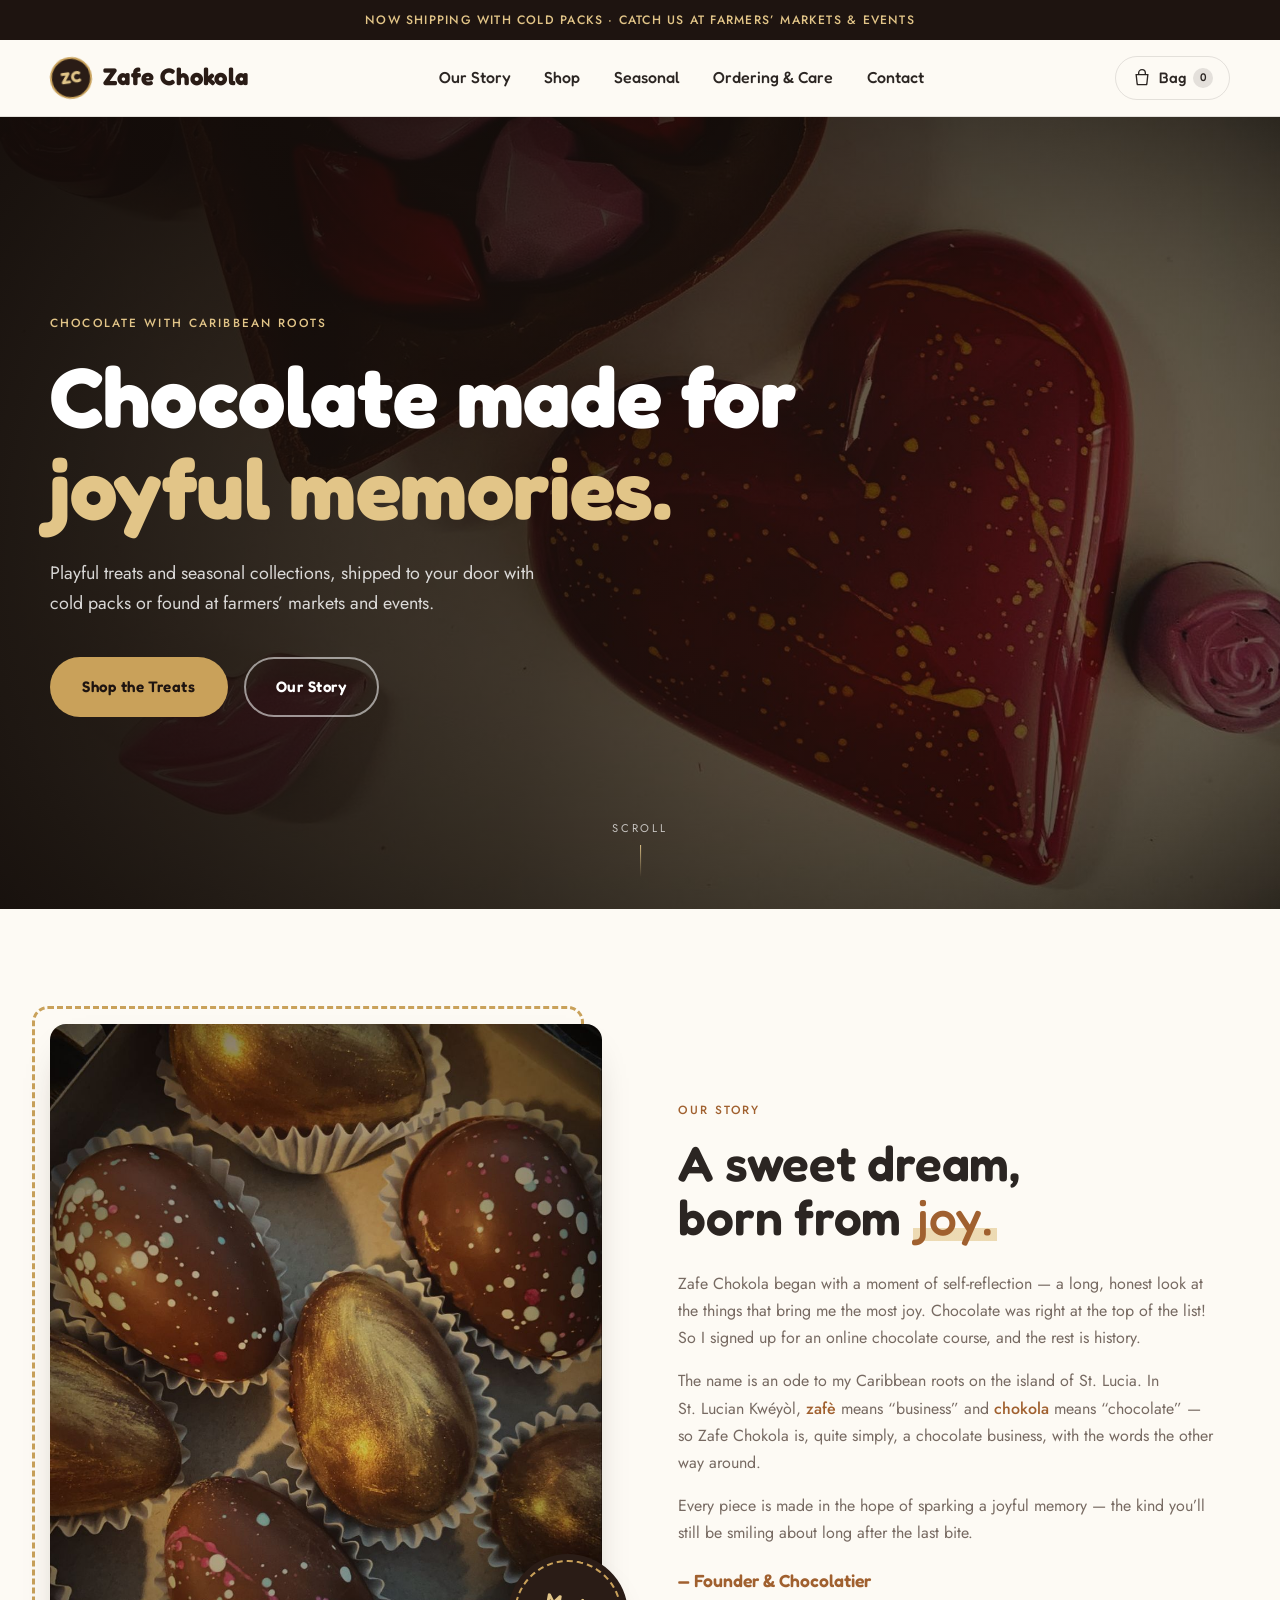
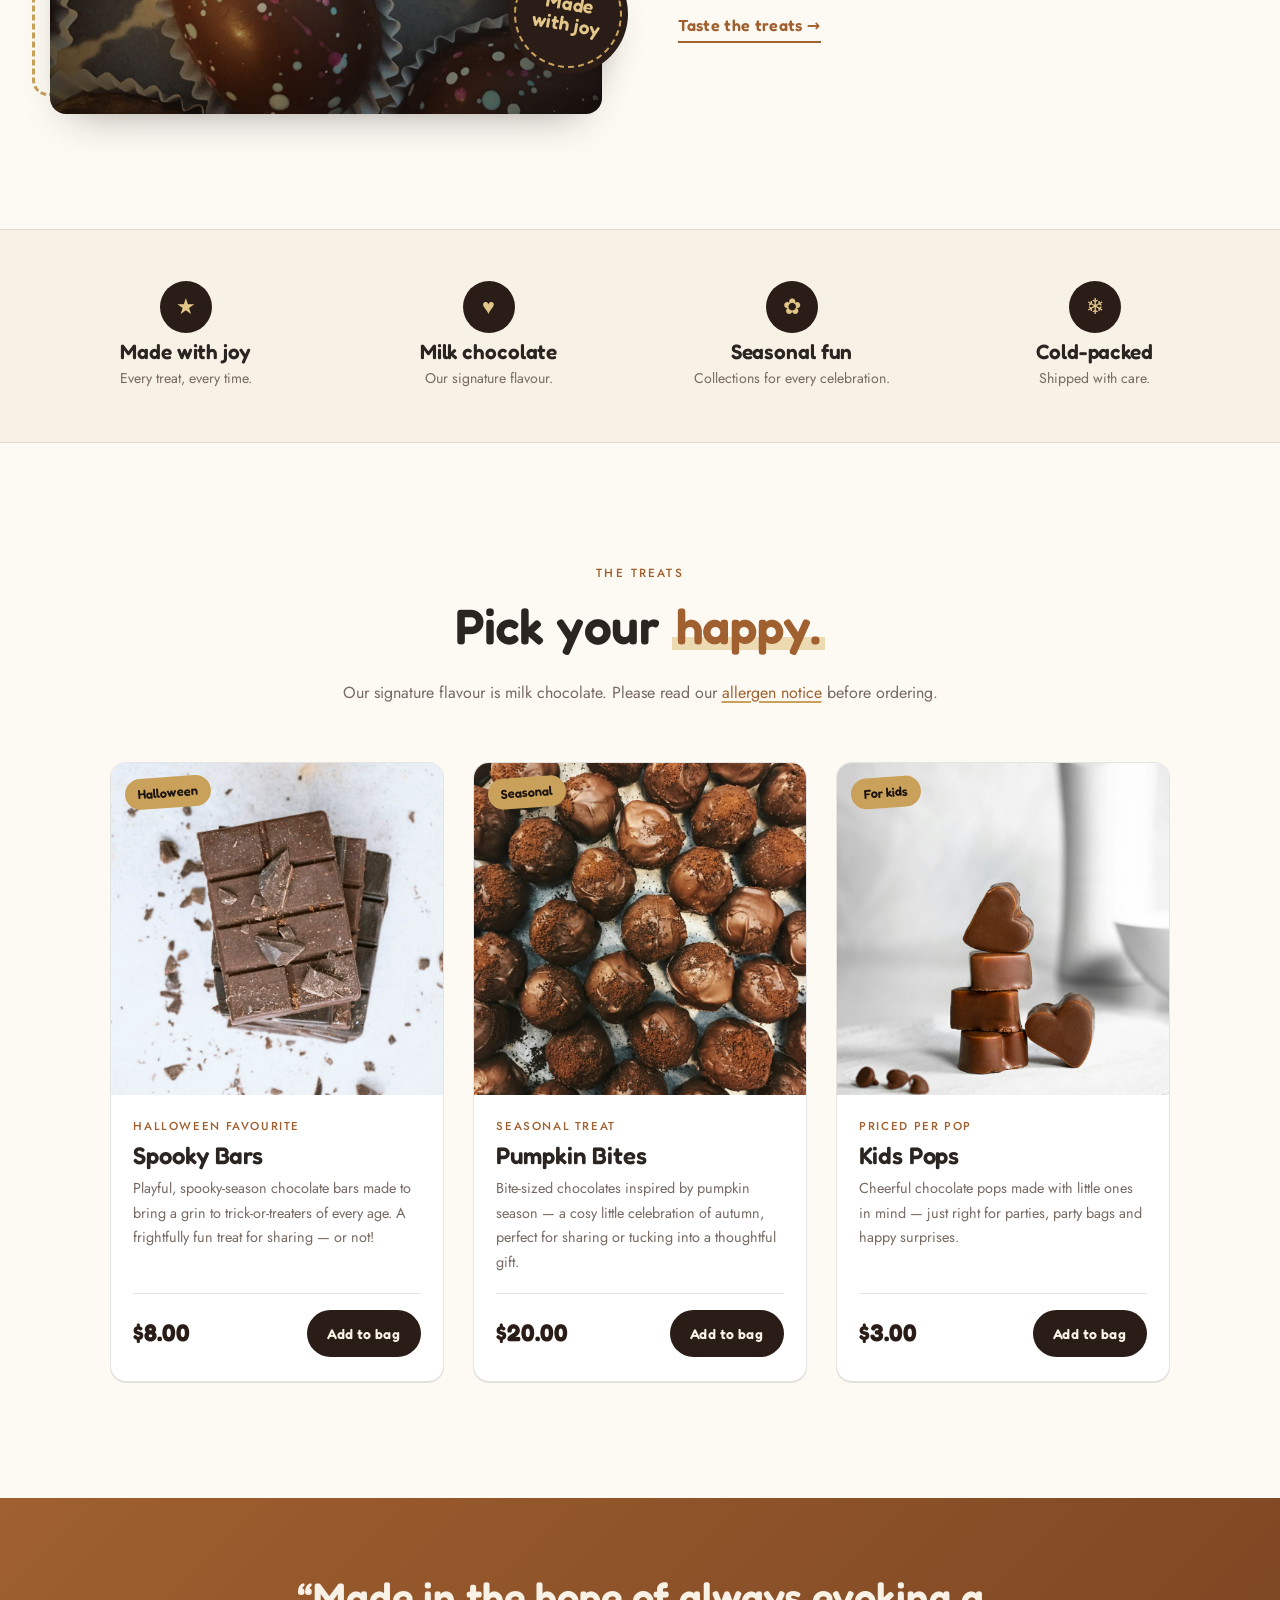
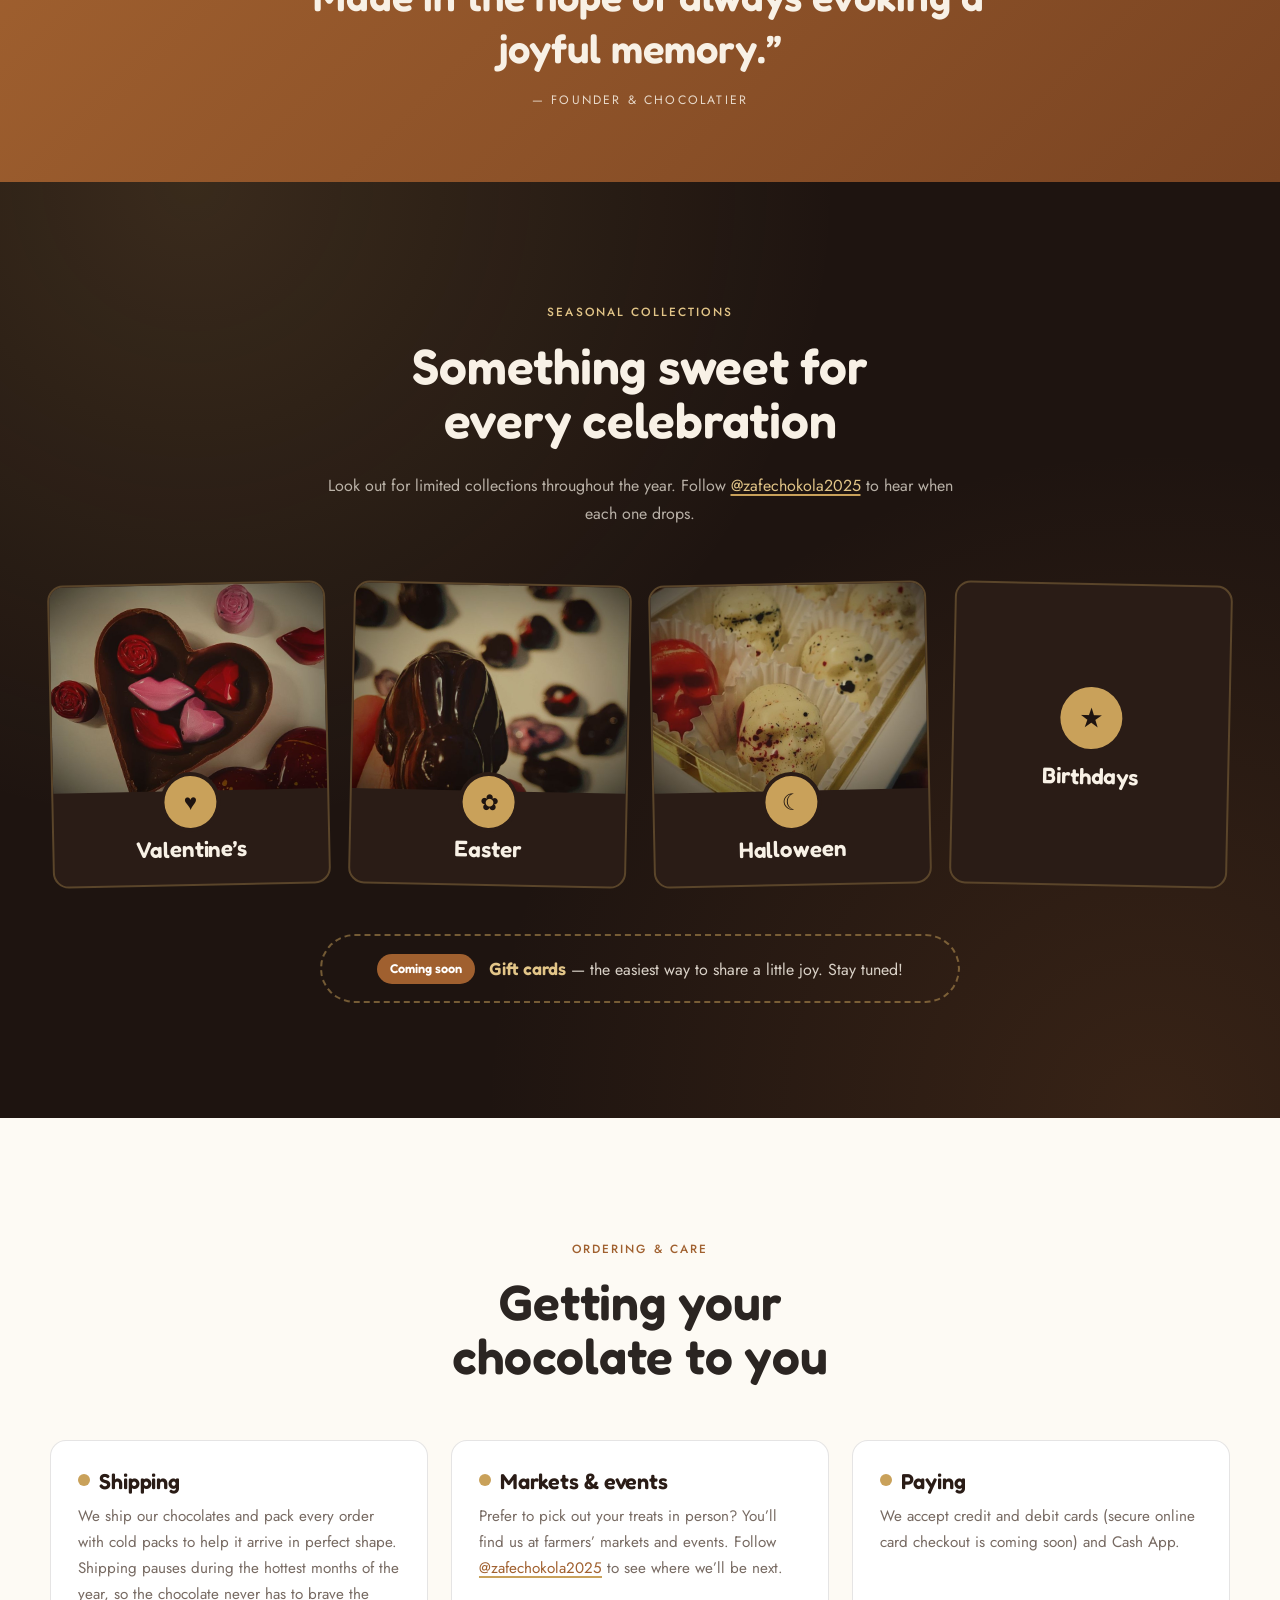
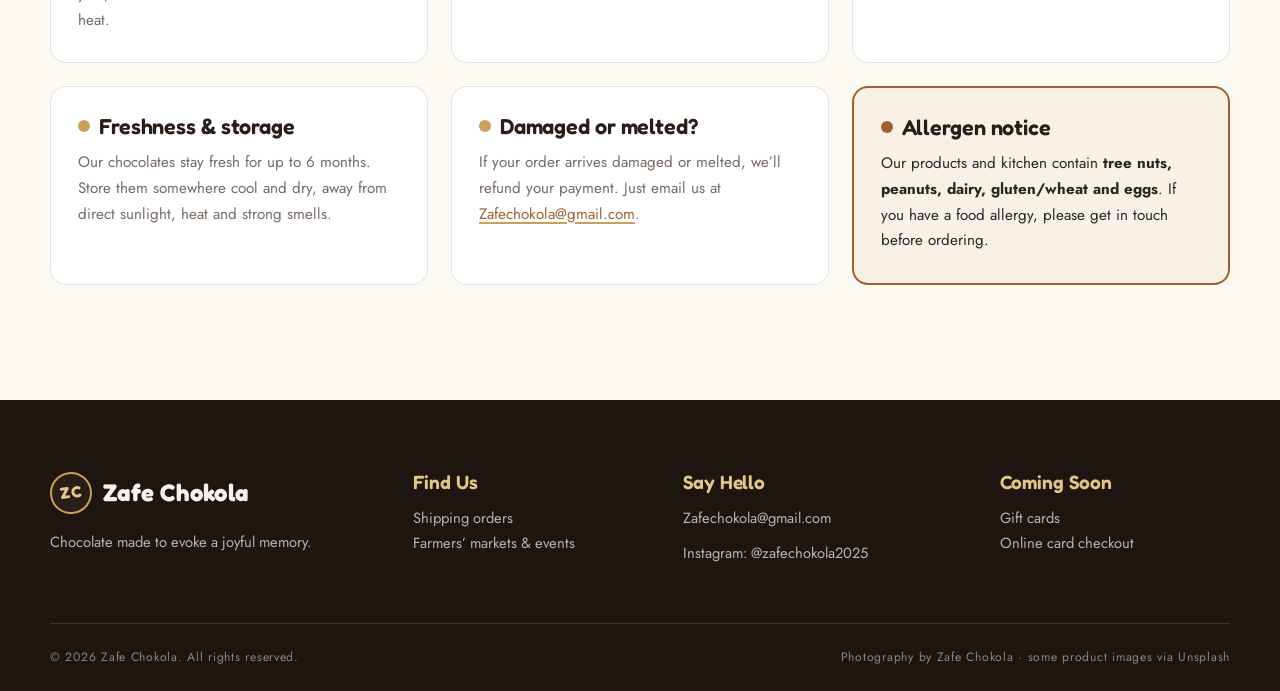
==== commit 425db950: "Use founder's photos (colour-graded) for hero, story and seasonal tiles; add grading tool; docs" ====
--- a/index.html
+++ b/index.html
@@ -63,7 +63,7 @@
     <section class="story section" id="story">
       <div class="container story-grid">
         <div class="story-media">
-          <img src="images/story.jpg" data-fallback="https://images.unsplash.com/photo-1599599810769-bcde5a160d32?w=1000&q=80&auto=format&fit=crop" alt="An assortment of chocolates" loading="lazy" />
+          <img src="images/story.jpg" data-fallback="https://images.unsplash.com/photo-1599599810769-bcde5a160d32?w=1000&q=80&auto=format&fit=crop" alt="Chocolate Easter eggs, some brushed with gold and others speckled with colour" loading="lazy" />
           <div class="story-stamp"><span>Made<br/>with joy</span></div>
         </div>
         <div class="story-copy">
@@ -117,9 +117,10 @@
           <p class="section-sub light">Look out for limited collections throughout the year. Follow <a href="https://instagram.com/zafechokola2025" target="_blank" rel="noopener" class="inline-link light">@zafechokola2025</a> to hear when each one drops.</p>
         </div>
         <div class="season-grid">
-          <div class="season"><span class="s-icon" aria-hidden="true">&#9829;</span><h3>Valentine&rsquo;s</h3></div>
-          <div class="season"><span class="s-icon" aria-hidden="true">&#10047;</span><h3>Easter</h3></div>
-          <div class="season"><span class="s-icon" aria-hidden="true">&#9790;</span><h3>Halloween</h3></div>
+          <div class="season has-photo"><img src="images/seasonal/valentines.jpg" alt="A chocolate heart box filled with lip, rose and heart chocolates, beside a red speckled chocolate heart" loading="lazy" /><span class="s-icon" aria-hidden="true">&#9829;</span><h3>Valentine&rsquo;s</h3></div>
+          <div class="season has-photo"><img src="images/seasonal/easter.jpg" alt="A glossy chocolate Easter bunny" loading="lazy" /><span class="s-icon" aria-hidden="true">&#10047;</span><h3>Easter</h3></div>
+          <div class="season has-photo"><img src="images/seasonal/halloween.jpg" alt="A box of skull-shaped chocolates, speckled white and glossy red" loading="lazy" /><span class="s-icon" aria-hidden="true">&#9790;</span><h3>Halloween</h3></div>
+          <!-- Birthdays: no photo yet. Add images/seasonal/birthdays.jpg (800x600) and copy the has-photo markup above. -->
           <div class="season"><span class="s-icon" aria-hidden="true">&#9733;</span><h3>Birthdays</h3></div>
         </div>
         <div class="giftcard-note">
@@ -190,7 +191,7 @@
     </div>
     <div class="container foot-bottom">
       <span>&copy; 2026 Zafe Chokola. All rights reserved.</span>
-      <span>Placeholder photography via Unsplash</span>
+      <span>Photography by Zafe Chokola &middot; some product images via Unsplash</span>
     </div>
   </footer>
 
--- a/css/styles.css
+++ b/css/styles.css
@@ -146,6 +146,12 @@
 .season:hover { transform: translateY(-4px) rotate(0); border-color: var(--gold); }
 .s-icon { display: inline-grid; place-items: center; width: 62px; height: 62px; border-radius: 50%; background: var(--gold); color: var(--cocoa-900); font-size: 1.7rem; margin-bottom: .9rem; }
 .season h3 { color: var(--cream); font-size: 1.4rem; margin: 0; }
+/* Season tiles with a photo (images/seasonal/*.jpg, 800x600). Tiles without one keep the plain icon layout. */
+.season.has-photo { padding: 0 0 1.4rem; overflow: hidden; }
+.season.has-photo img { width: 100%; aspect-ratio: 4/3; object-fit: cover; display: block; }
+.season.has-photo .s-icon { width: 52px; height: 52px; font-size: 1.4rem; margin: -26px 0 .6rem; position: relative; box-shadow: 0 0 0 4px var(--cocoa-800); }
+.season-grid { align-items: stretch; }
+.season:not(.has-photo) { display: flex; flex-direction: column; align-items: center; justify-content: center; }
 .giftcard-note { display: flex; align-items: center; justify-content: center; flex-wrap: wrap; gap: .9rem; margin: 3rem auto 0; padding: 1.1rem 1.6rem; max-width: 640px; border: 2px dashed rgba(201,161,90,.5); border-radius: 999px; text-align: center; }
 .giftcard-note p { margin: 0; color: rgba(248,241,230,.85); }
 .giftcard-note strong { color: var(--gold-light); font-family: var(--display); font-weight: 600; font-size: 1.1rem; }
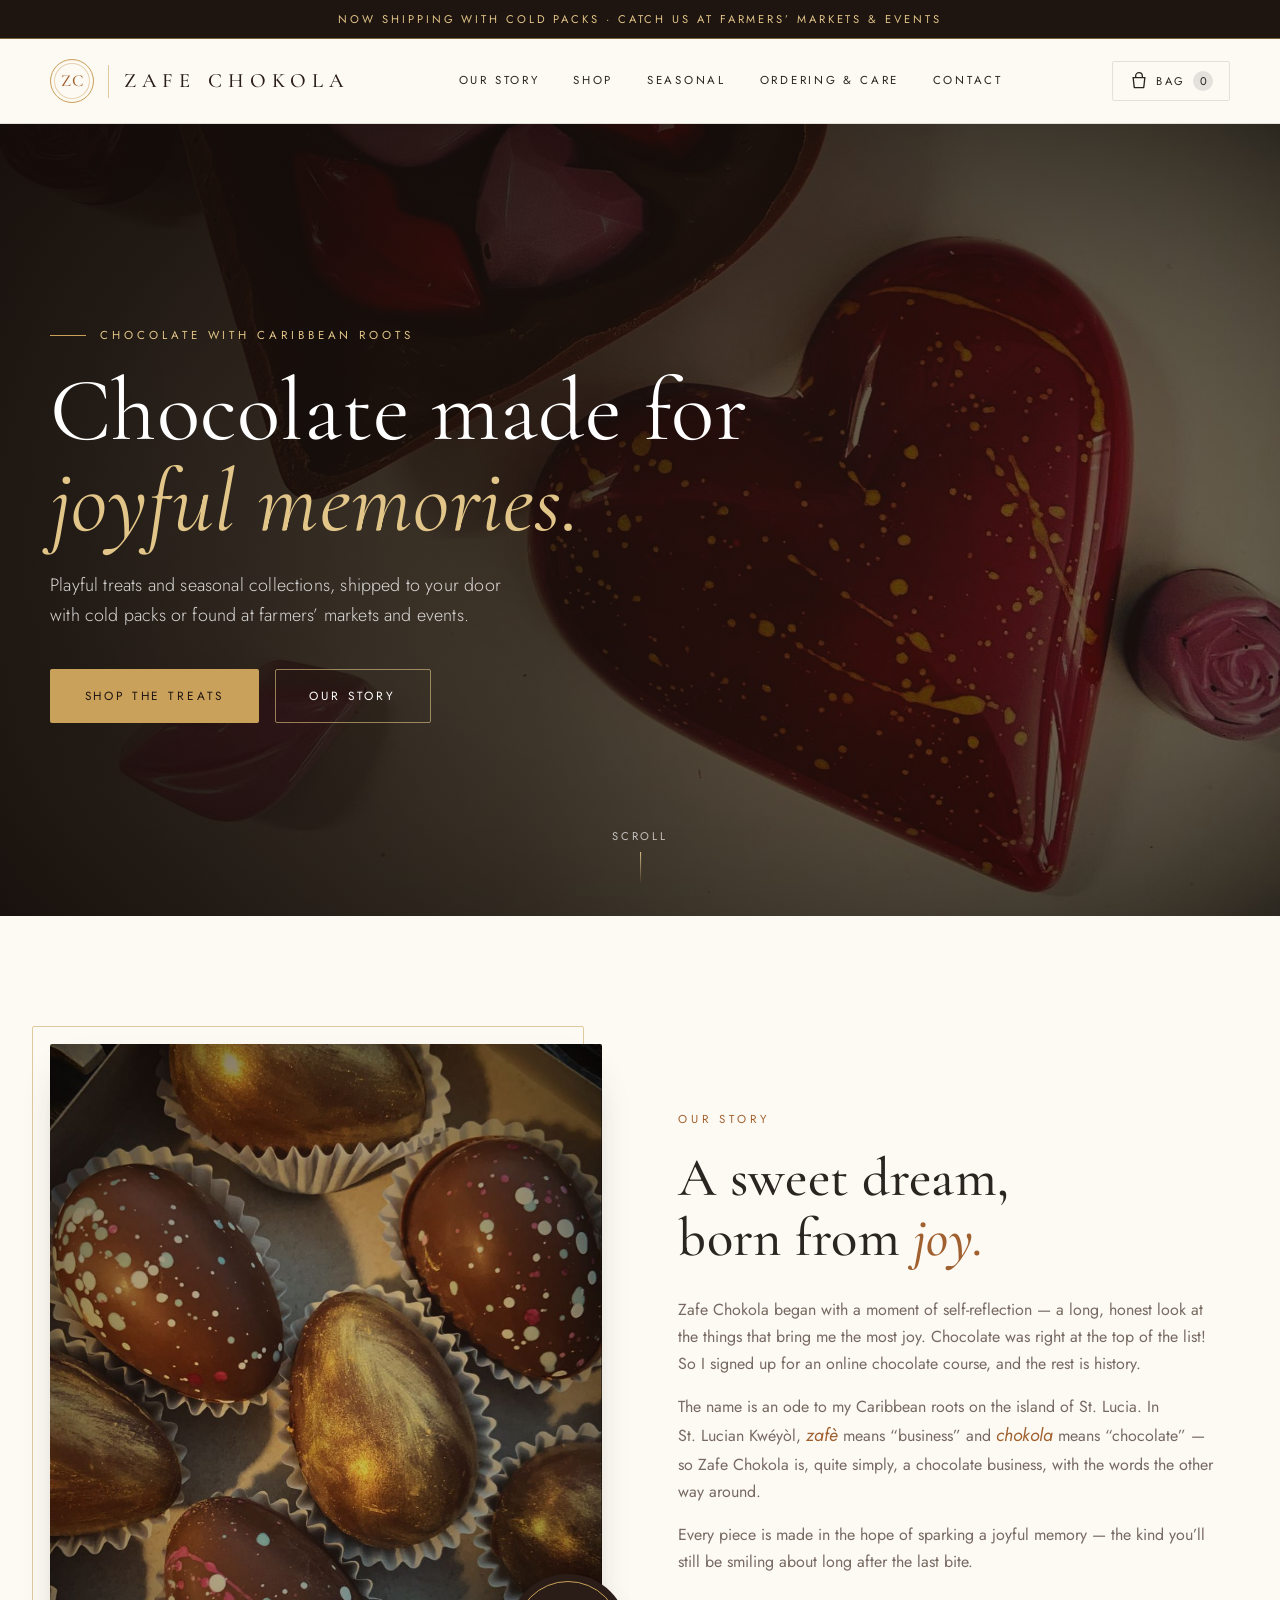
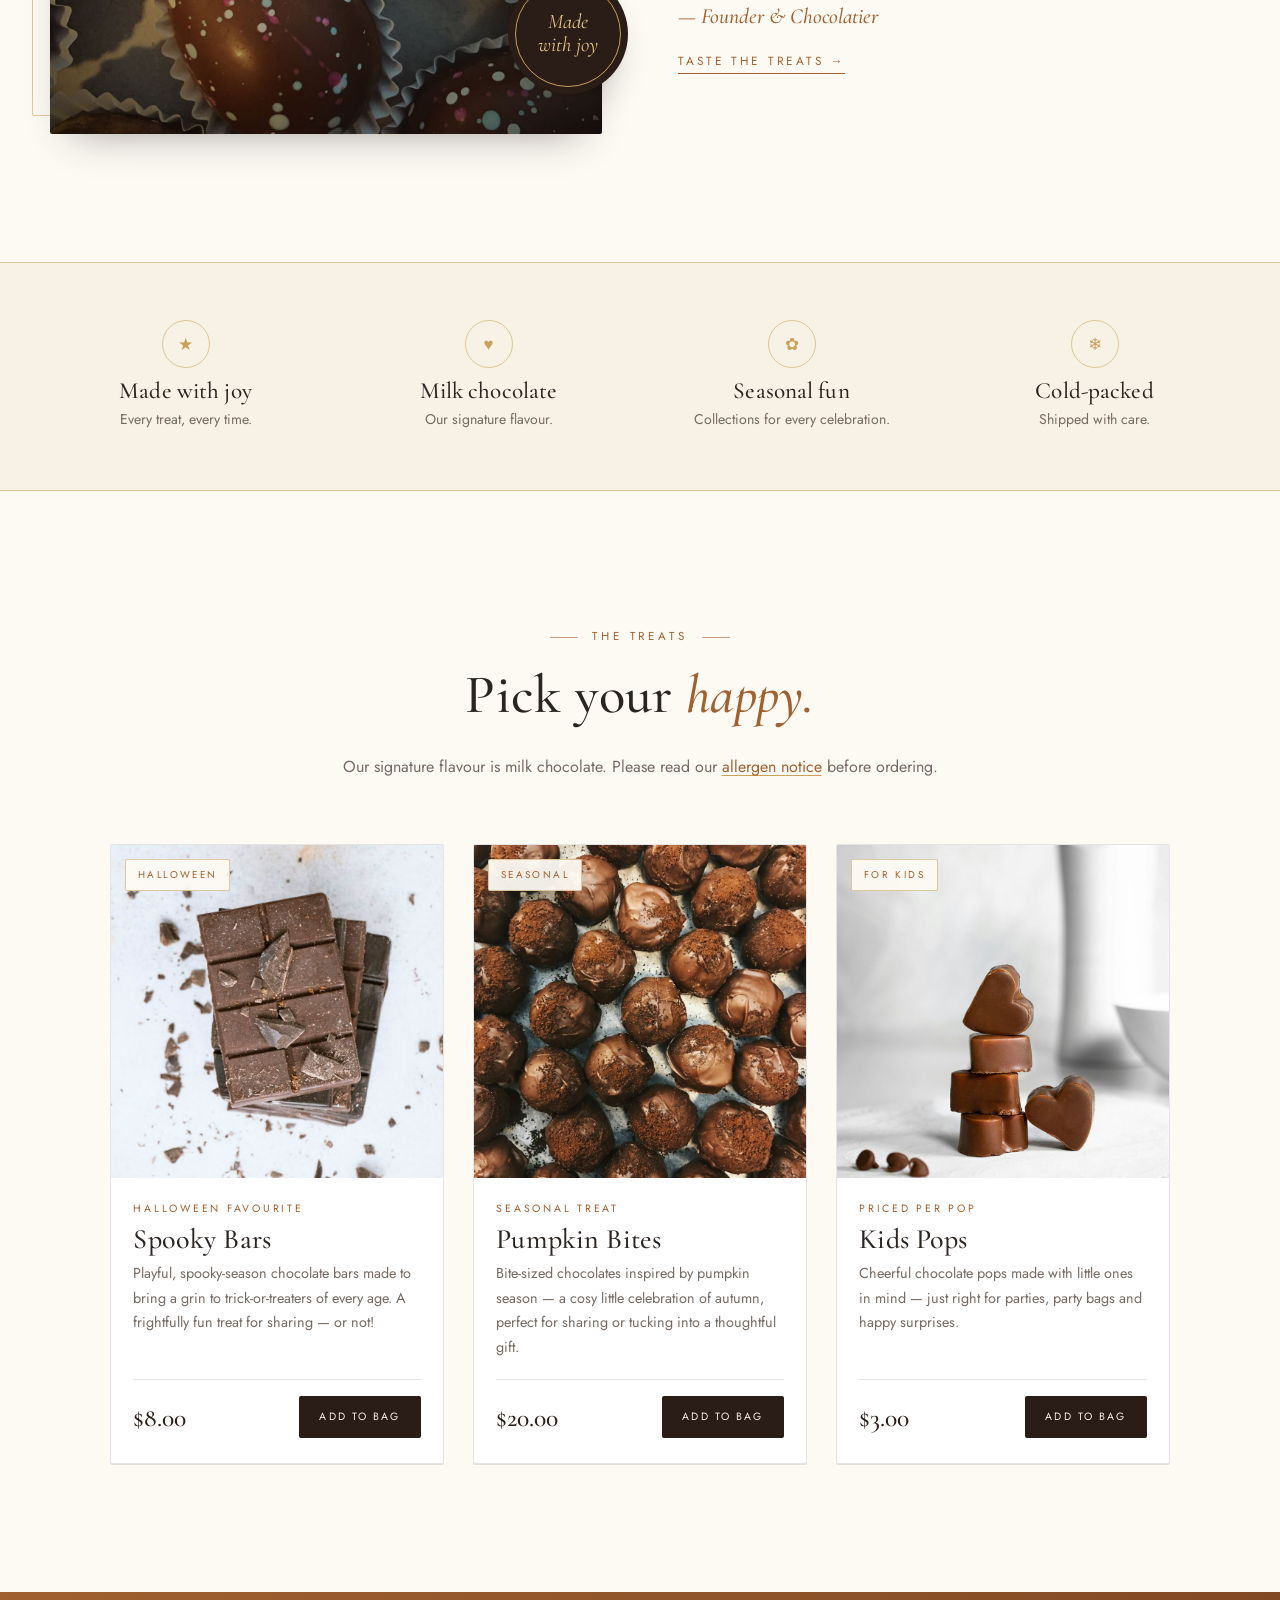
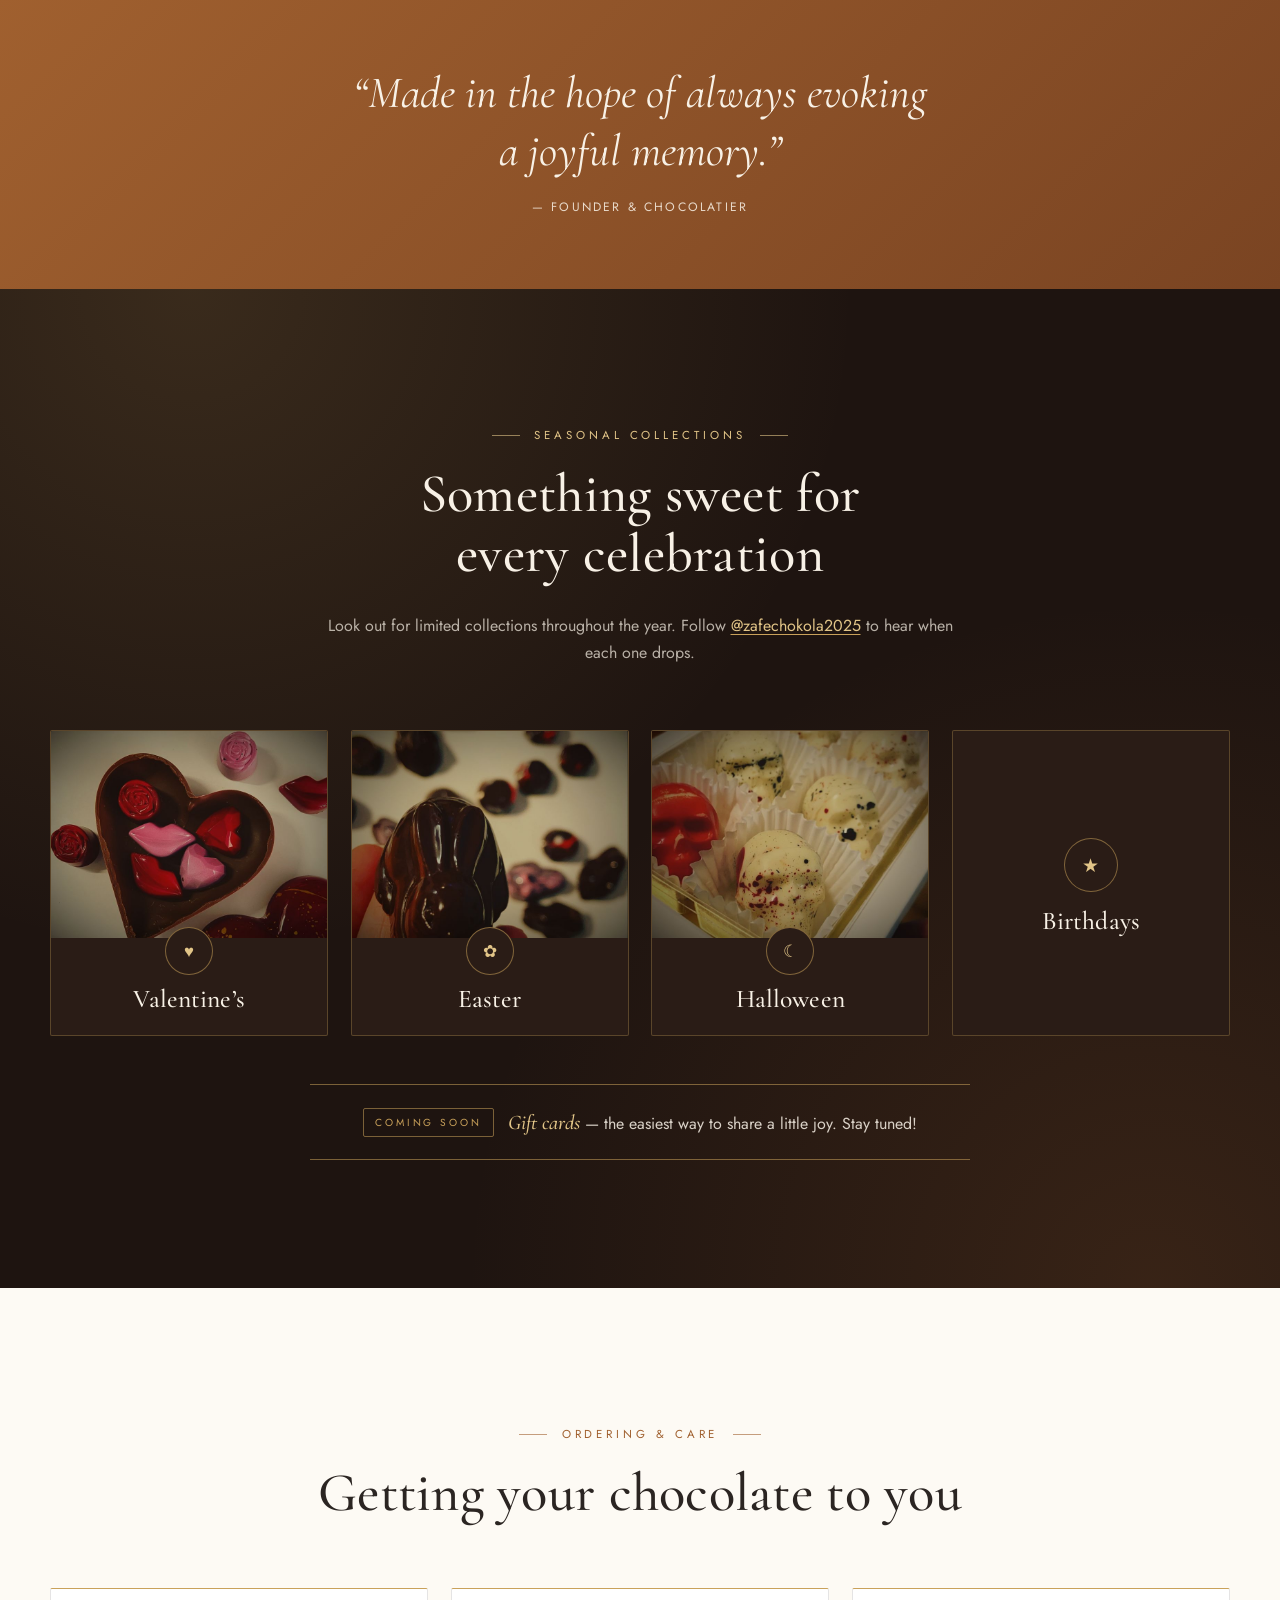
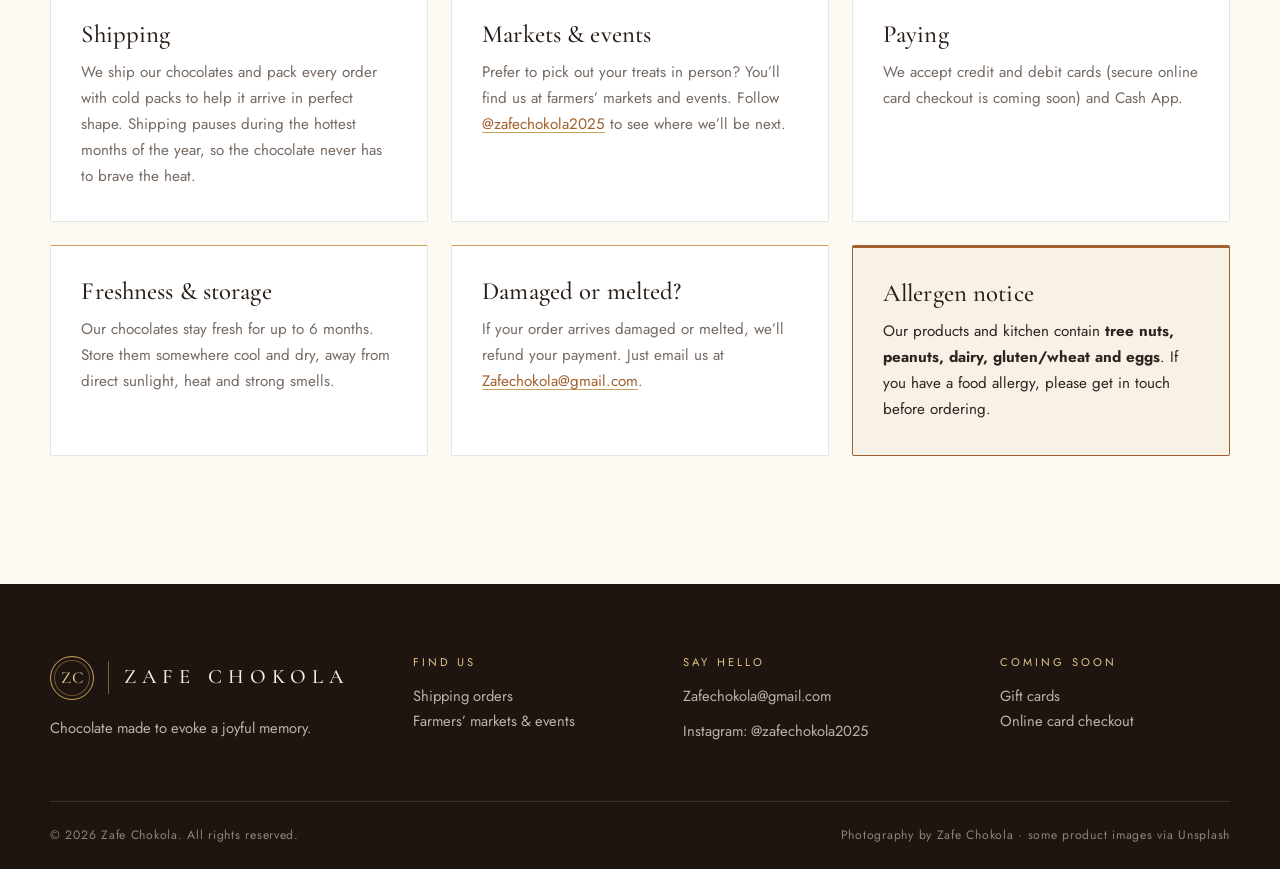
==== commit 3adf601a: "Retypeset for a luxe feel: Cormorant Garamond + Jost, tracked-uppercase wordmark with gold rule, ref" ====
--- a/index.html
+++ b/index.html
@@ -9,7 +9,7 @@
   <link rel="icon" href="data:image/svg+xml,%3Csvg xmlns='http://www.w3.org/2000/svg' viewBox='0 0 64 64'%3E%3Ccircle cx='32' cy='32' r='31' fill='%232a1c16'/%3E%3Ctext x='32' y='42' font-family='Arial,sans-serif' font-weight='700' font-size='26' text-anchor='middle' fill='%23e2c588'%3EZC%3C/text%3E%3C/svg%3E" />
   <link rel="preconnect" href="https://fonts.googleapis.com" />
   <link rel="preconnect" href="https://fonts.gstatic.com" crossorigin />
-  <link href="https://fonts.googleapis.com/css2?family=Fredoka:wght@500;600;700&family=Jost:wght@400;500&display=swap" rel="stylesheet" />
+  <link href="https://fonts.googleapis.com/css2?family=Cormorant+Garamond:ital,wght@0,400;0,500;0,600;1,400;1,500&family=Jost:wght@300;400&display=swap" rel="stylesheet" />
   <link rel="stylesheet" href="css/styles.css" />
 </head>
 <body>
@@ -49,7 +49,7 @@
       <div class="hero-overlay"></div>
       <div class="container hero-content">
         <p class="eyebrow">Chocolate with Caribbean roots</p>
-        <h1>Chocolate made for<br /><em>joyful memories.</em></h1>
+        <h1>Chocolate made for <em>joyful memories.</em></h1>
         <p class="hero-sub">Playful treats and seasonal collections, shipped to your door with cold packs or found at farmers&rsquo; markets and events.</p>
         <div class="hero-ctas">
           <a href="#shop" class="btn btn-gold">Shop the Treats</a>
--- a/css/styles.css
+++ b/css/styles.css
@@ -1,4 +1,4 @@
-/* Zafe Chokola — brand stylesheet (cocoa / gold / ivory; playful + modern) */
+/* Zafe Chokola — brand stylesheet (cocoa / gold / ivory; refined luxe with a warm touch) */
 :root {
   --cocoa-900: #1e1410;
   --cocoa-800: #2a1c16;
@@ -11,11 +11,12 @@
   --ink: #2b2522;
   --muted: #776a62;
   --line: rgba(43, 37, 34, 0.12);
-  /* --display: bold, rounded, playful headings. (Variable kept as --serif for backwards compatibility.) */
-  --display: "Fredoka", "Baloo 2", "Trebuchet MS", system-ui, sans-serif;
-  --serif: var(--display);
+  /* --serif: high-contrast display serif for headings, wordmark, prices. --display is an alias kept for older rules. */
+  --serif: "Cormorant Garamond", "Cormorant", Garamond, Georgia, "Times New Roman", serif;
+  --display: var(--serif);
   --sans: "Jost", "Helvetica Neue", Arial, sans-serif;
-  --radius: 16px;
+  --radius: 2px;
+  --hair: 1px solid rgba(201, 161, 90, .55); /* thin gold rule */
   --shadow: 0 18px 40px -22px rgba(30, 20, 16, 0.45);
 }
 *, *::before, *::after { box-sizing: border-box; }
@@ -25,57 +26,58 @@
 img { max-width: 100%; display: block; }
 a { color: inherit; text-decoration: none; }
 button { font: inherit; cursor: pointer; }
-h1, h2, h3, h4 { font-family: var(--display); font-weight: 600; line-height: 1.1; margin: 0 0 .5em; letter-spacing: -.005em; }
-h2 { font-size: clamp(2.1rem, 4vw, 3.1rem); text-wrap: balance; }
-em { font-style: normal; color: var(--copper); }
+h1, h2, h3, h4 { font-family: var(--serif); font-weight: 500; line-height: 1.1; margin: 0 0 .5em; letter-spacing: .005em; }
+h2 { font-size: clamp(2.3rem, 4.4vw, 3.4rem); text-wrap: balance; }
+em { font-style: italic; color: var(--copper); }
 h1 em, h2 em { white-space: nowrap; }
-h2 em { background: linear-gradient(transparent 68%, rgba(226,197,136,.6) 68%, rgba(226,197,136,.6) 90%, transparent 90%); padding: 0 .08em; }
-.inline-link { color: var(--copper); text-decoration: underline; text-decoration-thickness: 2px; text-underline-offset: 3px; text-decoration-color: var(--gold); }
+.inline-link { color: var(--copper); text-decoration: underline; text-decoration-thickness: 1px; text-underline-offset: 3px; text-decoration-color: var(--gold); }
 .inline-link.light { color: var(--gold-light); }
 .container { width: min(1180px, 100% - 3rem); margin-inline: auto; }
-.section { padding: clamp(4.5rem, 9vw, 7.5rem) 0; }
+.section { padding: clamp(5rem, 10vw, 8.5rem) 0; }
 .sr-only { position: absolute; width: 1px; height: 1px; overflow: hidden; clip: rect(0 0 0 0); }
-.eyebrow { display: inline-block; font-size: .74rem; letter-spacing: .18em; text-transform: uppercase; color: var(--gold-light); font-weight: 500; margin: 0 0 1rem; }
+.eyebrow { display: inline-flex; align-items: center; gap: .9rem; font-size: .72rem; letter-spacing: .34em; text-transform: uppercase; color: var(--gold-light); font-weight: 400; margin: 0 0 1.2rem; }
+.section-head .eyebrow::before, .section-head .eyebrow::after { content: ""; width: 28px; height: 1px; background: currentColor; opacity: .6; }
 .eyebrow.dark { color: var(--copper); }
 
 /* Buttons */
-.btn { display: inline-flex; align-items: center; justify-content: center; gap: .5rem; padding: .95rem 1.9rem; border: 2px solid transparent; border-radius: 999px; font-family: var(--display); font-size: .95rem; letter-spacing: .03em; font-weight: 600; transition: background .25s, color .25s, border-color .25s, transform .2s; }
-.btn:hover { transform: translateY(-2px) rotate(-1deg); }
+.btn { display: inline-flex; align-items: center; justify-content: center; gap: .5rem; padding: 1rem 2.1rem; border: 1px solid transparent; border-radius: var(--radius); font-family: var(--sans); font-size: .74rem; letter-spacing: .24em; text-transform: uppercase; font-weight: 400; transition: background .25s, color .25s, border-color .25s, transform .2s; }
+.btn:hover { transform: translateY(-1px); }
 .btn-gold { background: var(--gold); color: var(--cocoa-900); }
 .btn-gold:hover { background: var(--gold-light); }
-.btn-ghost { border-color: rgba(255,255,255,.55); color: #fff; }
-.btn-ghost:hover { background: rgba(255,255,255,.1); border-color: #fff; }
+.btn-ghost { border-color: rgba(226,197,136,.6); color: #fff; }
+.btn-ghost:hover { background: rgba(226,197,136,.1); border-color: var(--gold-light); }
 .btn-dark { background: var(--cocoa-800); color: var(--cream); }
 .btn-dark:hover { background: var(--copper); }
-.btn-small { padding: .6rem 1.15rem; font-size: .88rem; }
+.btn-small { padding: .7rem 1.2rem; font-size: .66rem; letter-spacing: .2em; }
 .btn-block { width: 100%; }
 .btn:disabled { opacity: .45; cursor: not-allowed; transform: none; }
-.link-arrow { display: inline-block; margin-top: .6rem; font-family: var(--display); font-weight: 600; font-size: 1rem; letter-spacing: .02em; color: var(--copper); border-bottom: 2px solid currentColor; padding-bottom: 2px; }
+.link-arrow { display: inline-block; margin-top: .6rem; font-family: var(--sans); font-weight: 400; font-size: .74rem; letter-spacing: .24em; text-transform: uppercase; color: var(--copper); border-bottom: 1px solid currentColor; padding-bottom: 2px; }
 .link-arrow.light { color: var(--gold-light); }
 .text-btn { background: none; border: 0; padding: 0; color: var(--muted); font-size: .78rem; text-decoration: underline; text-underline-offset: 3px; }
 .icon-btn { background: none; border: 0; font-size: 1.9rem; line-height: 1; color: inherit; padding: .2rem .5rem; }
 
 /* Announcement + header */
-.announce { background: var(--cocoa-900); color: var(--gold-light); text-align: center; font-size: .76rem; letter-spacing: .1em; font-weight: 500; text-transform: uppercase; padding: .6rem 1rem; }
+.announce { background: var(--cocoa-900); color: var(--gold-light); text-align: center; font-size: .7rem; letter-spacing: .26em; font-weight: 400; border-bottom: var(--hair); text-transform: uppercase; padding: .6rem 1rem; }
 .site-header { position: sticky; top: 0; z-index: 50; background: rgba(253, 250, 244, .94); backdrop-filter: blur(8px); border-bottom: 1px solid var(--line); transition: box-shadow .3s; }
 .site-header.scrolled { box-shadow: 0 8px 24px -18px rgba(0,0,0,.4); }
-.nav { display: flex; align-items: center; justify-content: space-between; height: 76px; gap: 1.5rem; }
-.logo { display: flex; align-items: center; gap: .7rem; }
-.logo-mark { width: 42px; height: 42px; border: 2px solid var(--gold); background: var(--cocoa-800); border-radius: 50%; display: grid; place-items: center; font-family: var(--display); font-size: 1rem; letter-spacing: .02em; color: var(--gold-light); font-weight: 700; transform: rotate(-8deg); }
-.logo-text { font-family: var(--display); font-size: 1.5rem; letter-spacing: .01em; font-weight: 700; color: var(--cocoa-800); }
+.nav { display: flex; align-items: center; justify-content: space-between; height: 84px; gap: 1.5rem; }
+.logo { display: flex; align-items: center; gap: .9rem; }
+/* Wordmark: thin gold ring monogram | thin gold rule | tracked uppercase serif */
+.logo-mark { width: 44px; height: 44px; border: 1px solid var(--gold); border-radius: 50%; display: grid; place-items: center; font-family: var(--serif); font-size: 1.05rem; letter-spacing: .08em; padding-left: .08em; color: var(--copper); font-weight: 500; box-shadow: inset 0 0 0 3px var(--ivory), inset 0 0 0 4px rgba(201,161,90,.45); }
+.logo-text { font-family: var(--serif); font-size: 1.28rem; letter-spacing: .3em; text-transform: uppercase; font-weight: 500; color: var(--cocoa-800); padding-left: .9rem; border-left: var(--hair); line-height: 1.6; white-space: nowrap; }
 .logo.light .logo-text { color: var(--cream); }
-.logo.light .logo-mark { color: var(--gold-light); }
+.logo.light .logo-mark { color: var(--gold-light); box-shadow: inset 0 0 0 3px var(--cocoa-900), inset 0 0 0 4px rgba(201,161,90,.45); }
 .nav-links { display: flex; gap: 2.1rem; }
-.nav-links a { font-family: var(--display); font-size: 1rem; font-weight: 500; position: relative; padding: .3rem 0; }
-.nav-links a::after { content: ""; position: absolute; left: 0; right: 100%; bottom: 0; height: 3px; border-radius: 99px; background: var(--gold); transition: right .3s; }
+.nav-links a { font-family: var(--sans); font-size: .72rem; letter-spacing: .24em; text-transform: uppercase; font-weight: 400; position: relative; padding: .3rem 0; }
+.nav-links a::after { content: ""; position: absolute; left: 0; right: 100%; bottom: 0; height: 1px; background: var(--gold); transition: right .3s; }
 .nav-links a:hover::after { right: 0; }
 .nav-actions { display: flex; align-items: center; gap: .6rem; }
-.cart-btn { display: flex; align-items: center; gap: .45rem; background: none; border: 1px solid var(--line); border-radius: 999px; padding: .5rem 1rem; font-family: var(--display); font-size: .95rem; font-weight: 500; color: var(--ink); transition: border-color .2s; }
+.cart-btn { display: flex; align-items: center; gap: .45rem; background: none; border: 1px solid var(--line); border-radius: var(--radius); padding: .55rem 1rem; font-family: var(--sans); font-size: .7rem; letter-spacing: .22em; text-transform: uppercase; font-weight: 400; color: var(--ink); transition: border-color .2s; }
 .cart-btn:hover { border-color: var(--gold); }
 .cart-count { min-width: 20px; height: 20px; border-radius: 999px; background: var(--line); color: var(--ink); font-size: .7rem; letter-spacing: 0; display: grid; place-items: center; padding: 0 5px; }
 .cart-count.has-items { background: var(--copper); color: #fff; }
 .menu-toggle { display: none; width: 42px; height: 42px; background: none; border: 0; flex-direction: column; justify-content: center; gap: 5px; padding: 10px; }
-.menu-toggle span { display: block; height: 2px; border-radius: 2px; background: var(--ink); transition: transform .3s, opacity .3s; }
+.menu-toggle span { display: block; height: 1px; background: var(--ink); transition: transform .3s, opacity .3s; }
 .menu-toggle.open span:nth-child(1) { transform: translateY(6px) rotate(45deg); }
 .menu-toggle.open span:nth-child(2) { opacity: 0; }
 .menu-toggle.open span:nth-child(3) { transform: translateY(-6px) rotate(-45deg); }
@@ -85,10 +87,11 @@
   background: url("../images/hero.jpg") center/cover no-repeat, url("https://images.unsplash.com/photo-1511381939415-e44015466834?w=2000&q=80&auto=format&fit=crop") center/cover no-repeat, var(--cocoa-900); overflow: hidden; }
 .hero-overlay { position: absolute; inset: 0; background: linear-gradient(100deg, rgba(20,13,10,.92) 0%, rgba(20,13,10,.72) 45%, rgba(20,13,10,.25) 100%); }
 .hero-content { position: relative; padding: 6rem 0; max-width: 1180px; }
-.hero h1 { font-size: clamp(2.8rem, 6.6vw, 5.4rem); font-weight: 700; max-width: 16ch; margin-bottom: 1.4rem; text-wrap: balance; }
-.hero h1 em { color: var(--gold-light); }
-.hero-sub { font-size: clamp(1rem, 1.4vw, 1.15rem); max-width: 46ch; color: rgba(255,255,255,.82); margin: 0 0 2.4rem; }
+.hero h1 { font-size: clamp(3rem, 7vw, 6rem); font-weight: 400; line-height: 1.02; max-width: 20ch; margin-bottom: 1.4rem; text-wrap: balance; }
+.hero h1 em { color: var(--gold-light); display: block; }
+.hero-sub { font-size: clamp(1rem, 1.4vw, 1.12rem); font-weight: 300; letter-spacing: .01em; max-width: 46ch; color: rgba(255,255,255,.82); margin: 0 0 2.4rem; }
 .hero-ctas { display: flex; flex-wrap: wrap; gap: 1rem; }
+.hero .eyebrow::before { content: ""; width: 36px; height: 1px; background: var(--gold); }
 .scroll-cue { position: absolute; bottom: 2rem; left: 50%; transform: translateX(-50%); font-size: .7rem; letter-spacing: .25em; text-transform: uppercase; color: rgba(255,255,255,.7); padding-bottom: 2.4rem; }
 .scroll-cue::after { content: ""; position: absolute; left: 50%; bottom: 0; width: 1px; height: 2rem; background: linear-gradient(var(--gold-light), transparent); }
 
@@ -97,81 +100,77 @@
 .story-grid { display: grid; grid-template-columns: 1fr 1fr; gap: clamp(2.5rem, 6vw, 6rem); align-items: center; }
 .story-media { position: relative; }
 .story-media img { aspect-ratio: 4/5; object-fit: cover; width: 100%; border-radius: var(--radius); box-shadow: var(--shadow); }
-.story-media::before { content: ""; position: absolute; inset: -18px 18px 18px -18px; border: 3px dashed var(--gold); border-radius: var(--radius); z-index: -1; }
+.story-media::before { content: ""; position: absolute; inset: -18px 18px 18px -18px; border: var(--hair); border-radius: var(--radius); z-index: -1; }
 .story-media { z-index: 0; }
-.story-stamp { position: absolute; right: -26px; bottom: 40px; width: 120px; height: 120px; border-radius: 50%; background: var(--cocoa-800); color: var(--gold-light); display: grid; place-items: center; text-align: center; font-family: var(--display); font-weight: 600; font-size: 1.2rem; line-height: 1.1; box-shadow: var(--shadow); outline: 2px dashed var(--gold); outline-offset: -8px; transform: rotate(10deg); }
+.story-stamp { position: absolute; right: -26px; bottom: 40px; width: 120px; height: 120px; border-radius: 50%; background: var(--cocoa-800); color: var(--gold-light); display: grid; place-items: center; text-align: center; font-family: var(--serif); font-style: italic; font-weight: 400; font-size: 1.3rem; line-height: 1.1; box-shadow: var(--shadow); outline: 1px solid var(--gold); outline-offset: -8px; }
 .story-copy p { color: var(--muted); max-width: 54ch; }
-.story-copy em { font-weight: 500; }
-.story-copy .signature { font-family: var(--display); font-weight: 600; color: var(--copper); font-size: 1.1rem; margin: 1.2rem 0 .4rem; }
+.story-copy p em { font-size: 1.12em; }
+.story-copy .signature { font-family: var(--serif); font-style: italic; font-weight: 500; color: var(--copper); font-size: 1.35rem; margin: 1.4rem 0 .4rem; }
 
 /* Values */
-.values { background: var(--cream); border-block: 1px solid var(--line); padding: 3.2rem 0; }
+.values { background: var(--cream); border-block: var(--hair); padding: 3.6rem 0; }
 .values-grid { display: grid; grid-template-columns: repeat(4, 1fr); gap: 2rem; text-align: center; }
-.value h3 { font-size: 1.3rem; margin: .5rem 0 .2rem; }
+.value h3 { font-size: 1.45rem; margin: .7rem 0 .2rem; }
 .value p { margin: 0; font-size: .88rem; color: var(--muted); }
-.v-icon { display: inline-grid; place-items: center; width: 52px; height: 52px; border-radius: 50%; background: var(--cocoa-800); color: var(--gold-light); font-size: 1.35rem; }
+.v-icon { display: inline-grid; place-items: center; width: 48px; height: 48px; border-radius: 50%; border: var(--hair); color: var(--gold); font-size: 1.05rem; }
 
 /* Section heads */
-.section-head { text-align: center; max-width: 640px; margin: 0 auto 3.5rem; }
+.section-head { text-align: center; max-width: 660px; margin: 0 auto 4rem; }
 .section-sub { color: var(--muted); margin: 0; }
 .section-sub.light { color: rgba(248,241,230,.7); }
 
 /* Product cards */
 .product-grid { display: grid; grid-template-columns: repeat(3, 1fr); gap: 1.8rem; max-width: 1060px; margin-inline: auto; }
 .product-card, .gift-card { background: #fff; border-radius: var(--radius); overflow: hidden; display: flex; flex-direction: column; border: 1px solid var(--line); box-shadow: 0 1px 0 var(--line); transition: transform .35s, box-shadow .35s; }
-.product-card:hover, .gift-card:hover { transform: translateY(-6px) rotate(-.4deg); box-shadow: var(--shadow); }
+.product-card:hover, .gift-card:hover { transform: translateY(-4px); box-shadow: var(--shadow); }
 .p-media { position: relative; overflow: hidden; aspect-ratio: 1/1; background: var(--cream); }
 .p-media img { width: 100%; height: 100%; object-fit: cover; transition: transform .8s; }
 .product-card:hover .p-media img, .gift-card:hover .p-media img { transform: scale(1.05); }
-.p-badge { position: absolute; z-index: 1; top: 14px; left: 14px; background: var(--gold); color: var(--cocoa-900); font-family: var(--display); font-weight: 600; font-size: .8rem; padding: .3rem .8rem; border-radius: 999px; transform: rotate(-4deg); }
+.p-badge { position: absolute; z-index: 1; top: 14px; left: 14px; background: rgba(253,250,244,.94); color: var(--copper); font-family: var(--sans); font-weight: 400; font-size: .62rem; letter-spacing: .24em; text-transform: uppercase; padding: .4rem .75rem; border-radius: var(--radius); border: var(--hair); }
 .p-body { padding: 1.4rem 1.4rem 1.5rem; display: flex; flex-direction: column; flex: 1; }
-.p-detail { font-size: .72rem; font-weight: 500; letter-spacing: .14em; text-transform: uppercase; color: var(--copper); margin: 0 0 .4rem; }
-.p-body h3 { font-size: 1.5rem; margin-bottom: .4rem; }
+.p-detail { font-size: .66rem; font-weight: 400; letter-spacing: .26em; text-transform: uppercase; color: var(--copper); margin: 0 0 .4rem; }
+.p-body h3 { font-size: 1.75rem; font-weight: 500; margin-bottom: .4rem; }
 .p-desc { font-size: .9rem; color: var(--muted); margin: 0 0 1.2rem; flex: 1; }
 .p-foot { display: flex; align-items: center; justify-content: space-between; gap: .8rem; border-top: 1px solid var(--line); padding-top: 1rem; }
-.p-price { font-family: var(--display); font-size: 1.5rem; font-weight: 700; color: var(--cocoa-800); }
+.p-price { font-family: var(--serif); font-size: 1.6rem; font-weight: 500; color: var(--cocoa-800); }
 
 /* Band */
 .band { background: linear-gradient(135deg, var(--copper), #7a4422); color: var(--cream); text-align: center; padding: 4.5rem 0; }
-.band-quote { font-family: var(--display); font-weight: 600; font-size: clamp(1.6rem, 3.4vw, 2.5rem); line-height: 1.3; max-width: 30ch; margin: 0 auto 1rem; }
+.band-quote { font-family: var(--serif); font-style: italic; font-weight: 400; font-size: clamp(1.8rem, 3.6vw, 2.8rem); line-height: 1.3; max-width: 30ch; margin: 0 auto 1rem; }
 .band-cite { margin: 0; font-size: .76rem; letter-spacing: .18em; text-transform: uppercase; opacity: .85; }
 
 /* Seasonal collections (dark section) */
 .seasonal { background: var(--cocoa-900); color: var(--cream); background-image: radial-gradient(circle at 15% 0%, rgba(201,161,90,.16), transparent 45%), radial-gradient(circle at 90% 100%, rgba(160,96,47,.2), transparent 45%); }
 .seasonal h2 { color: var(--cream); }
 .season-grid { display: grid; grid-template-columns: repeat(4, 1fr); gap: 1.4rem; }
-.season { background: var(--cocoa-800); border: 2px solid rgba(201,161,90,.3); border-radius: var(--radius); padding: 2rem 1rem 1.6rem; text-align: center; transition: transform .3s, border-color .3s; }
-.season:nth-child(odd) { transform: rotate(-1.2deg); }
-.season:nth-child(even) { transform: rotate(1.2deg); }
-.season:hover { transform: translateY(-4px) rotate(0); border-color: var(--gold); }
-.s-icon { display: inline-grid; place-items: center; width: 62px; height: 62px; border-radius: 50%; background: var(--gold); color: var(--cocoa-900); font-size: 1.7rem; margin-bottom: .9rem; }
-.season h3 { color: var(--cream); font-size: 1.4rem; margin: 0; }
+.season { background: var(--cocoa-800); border: 1px solid rgba(201,161,90,.3); border-radius: var(--radius); padding: 2rem 1rem 1.6rem; text-align: center; transition: transform .3s, border-color .3s; }
+.season:hover { transform: translateY(-3px); border-color: var(--gold); }
+.s-icon { display: inline-grid; place-items: center; width: 54px; height: 54px; border-radius: 50%; border: var(--hair); background: var(--cocoa-800); color: var(--gold-light); font-size: 1.2rem; margin-bottom: .9rem; }
+.season h3 { color: var(--cream); font-size: 1.6rem; font-weight: 500; margin: 0; }
 /* Season tiles with a photo (images/seasonal/*.jpg, 800x600). Tiles without one keep the plain icon layout. */
 .season.has-photo { padding: 0 0 1.4rem; overflow: hidden; }
 .season.has-photo img { width: 100%; aspect-ratio: 4/3; object-fit: cover; display: block; }
-.season.has-photo .s-icon { width: 52px; height: 52px; font-size: 1.4rem; margin: -26px 0 .6rem; position: relative; box-shadow: 0 0 0 4px var(--cocoa-800); }
+.season.has-photo .s-icon { width: 48px; height: 48px; font-size: 1.05rem; margin: -24px 0 .6rem; position: relative; }
 .season-grid { align-items: stretch; }
 .season:not(.has-photo) { display: flex; flex-direction: column; align-items: center; justify-content: center; }
-.giftcard-note { display: flex; align-items: center; justify-content: center; flex-wrap: wrap; gap: .9rem; margin: 3rem auto 0; padding: 1.1rem 1.6rem; max-width: 640px; border: 2px dashed rgba(201,161,90,.5); border-radius: 999px; text-align: center; }
+.giftcard-note { display: flex; align-items: center; justify-content: center; flex-wrap: wrap; gap: .9rem; margin: 3rem auto 0; padding: 1.2rem 1.8rem; max-width: 660px; border-block: var(--hair); text-align: center; }
 .giftcard-note p { margin: 0; color: rgba(248,241,230,.85); }
-.giftcard-note strong { color: var(--gold-light); font-family: var(--display); font-weight: 600; font-size: 1.1rem; }
-.gc-tag { background: var(--copper); color: #fff; font-family: var(--display); font-weight: 600; font-size: .8rem; padding: .25rem .8rem; border-radius: 999px; }
+.giftcard-note strong { color: var(--gold-light); font-family: var(--serif); font-style: italic; font-weight: 500; font-size: 1.3rem; }
+.gc-tag { color: var(--gold); font-family: var(--sans); font-weight: 400; font-size: .64rem; letter-spacing: .28em; text-transform: uppercase; padding: .3rem .7rem; border: var(--hair); border-radius: var(--radius); }
 
 /* Ordering & care */
 .ordering { background: var(--ivory); }
 .info-grid { display: grid; grid-template-columns: repeat(3, 1fr); gap: 1.4rem; }
-.info-card { background: #fff; border: 1px solid var(--line); border-radius: var(--radius); padding: 1.8rem 1.7rem; }
-.info-card h3 { font-size: 1.35rem; color: var(--cocoa-800); }
-.info-card h3::before { content: ""; display: inline-block; width: 12px; height: 12px; border-radius: 50%; background: var(--gold); margin-right: .55rem; vertical-align: .12em; }
+.info-card { background: #fff; border: 1px solid var(--line); border-top: 1px solid var(--gold); border-radius: var(--radius); padding: 2rem 1.9rem; }
+.info-card h3 { font-size: 1.55rem; color: var(--cocoa-800); }
 .info-card p { margin: 0; color: var(--muted); font-size: .95rem; }
-.info-card.allergen { background: var(--cream); border: 2px solid var(--copper); }
-.info-card.allergen h3::before { background: var(--copper); }
+.info-card.allergen { background: var(--cream); border: 1px solid var(--copper); border-top-width: 3px; }
 .info-card.allergen p { color: var(--ink); }
 
 /* Footer */
 .site-footer { background: var(--cocoa-900); color: rgba(248,241,230,.72); padding: 4.5rem 0 1.5rem; font-size: .92rem; }
 .footer-grid { display: grid; grid-template-columns: 1.4fr 1fr 1.2fr 1fr; gap: 2.5rem; padding-bottom: 3rem; border-bottom: 1px solid rgba(201,161,90,.2); }
-.site-footer h4 { color: var(--gold-light); font-size: 1.2rem; margin-bottom: .8rem; }
+.site-footer h4 { color: var(--gold-light); font-family: var(--sans); font-weight: 400; font-size: .7rem; letter-spacing: .28em; text-transform: uppercase; margin-bottom: 1rem; }
 .site-footer p { margin: 0 0 .6rem; }
 .site-footer a:hover { color: var(--gold-light); }
 .foot-tag { margin-top: 1rem !important; }
@@ -188,25 +187,25 @@
 .cart-empty { text-align: center; padding: 3rem 0; color: var(--muted); }
 .cart-item { display: grid; grid-template-columns: 72px 1fr auto; gap: 1rem; padding: 1.1rem 0; border-bottom: 1px solid var(--line); align-items: start; }
 .cart-item img { width: 72px; height: 72px; object-fit: cover; border-radius: var(--radius); }
-.ci-name { font-family: var(--display); font-size: 1.15rem; margin: 0; line-height: 1.2; font-weight: 600; }
+.ci-name { font-family: var(--serif); font-size: 1.25rem; margin: 0; line-height: 1.2; font-weight: 500; }
 .ci-detail { font-size: .78rem; color: var(--muted); margin: .2rem 0 .6rem; }
 .qty { display: inline-flex; border: 1px solid var(--line); border-radius: var(--radius); }
 .qty button { width: 30px; height: 30px; background: none; border: 0; font-size: 1rem; color: var(--ink); }
 .qty button:hover { background: var(--cream); }
 .qty input { width: 38px; text-align: center; border: 0; border-inline: 1px solid var(--line); font: inherit; font-size: .88rem; -moz-appearance: textfield; background: transparent; }
 .qty input::-webkit-inner-spin-button, .qty input::-webkit-outer-spin-button { -webkit-appearance: none; margin: 0; }
-.ci-right { text-align: right; display: flex; flex-direction: column; gap: .5rem; align-items: flex-end; font-family: var(--display); font-weight: 600; font-size: 1.1rem; }
+.ci-right { text-align: right; display: flex; flex-direction: column; gap: .5rem; align-items: flex-end; font-family: var(--serif); font-weight: 500; font-size: 1.2rem; }
 .cart-foot { padding: 1.3rem 1.5rem 1.6rem; border-top: 1px solid var(--line); background: var(--cream); text-align: center; }
 .cart-row { display: flex; justify-content: space-between; font-size: 1rem; }
-.cart-row strong { font-family: var(--display); font-size: 1.4rem; font-weight: 700; }
+.cart-row strong { font-family: var(--serif); font-size: 1.5rem; font-weight: 600; }
 .cart-note { font-size: .78rem; color: var(--muted); margin: .2rem 0 1rem; text-align: left; }
 .cart-foot .text-btn { margin-top: .9rem; }
 
 /* Modal */
 .modal { position: fixed; inset: 0; z-index: 200; background: rgba(20,13,10,.6); display: grid; place-items: center; padding: 1.5rem; }
 .modal[hidden] { display: none; }
-.modal-card { position: relative; background: var(--ivory); max-width: 460px; width: 100%; border-radius: var(--radius); padding: 2.6rem 2.2rem 2.2rem; text-align: center; border-top: 4px solid var(--gold); box-shadow: var(--shadow); }
-.modal-card h3 { font-size: 1.9rem; }
+.modal-card { position: relative; background: var(--ivory); max-width: 460px; width: 100%; border-radius: var(--radius); padding: 2.6rem 2.2rem 2.2rem; text-align: center; border-top: 2px solid var(--gold); box-shadow: var(--shadow); }
+.modal-card h3 { font-size: 2.2rem; }
 .modal-card p { color: var(--muted); }
 .modal-x { position: absolute; top: .6rem; right: .6rem; }
 .modal-summary { text-align: left; background: #fff; border: 1px solid var(--line); border-radius: var(--radius); padding: .9rem 1.1rem; margin: 1.2rem 0 1.4rem; font-size: .9rem; }
@@ -214,7 +213,7 @@
 .modal-summary .ms-total { border-top: 1px solid var(--line); margin-top: .4rem; padding-top: .6rem; font-weight: 500; }
 
 /* Toast */
-.toast { position: fixed; left: 50%; bottom: 1.6rem; transform: translate(-50%, 140%); background: var(--cocoa-800); color: var(--cream); padding: .8rem 1.4rem; border-radius: 999px; font-size: .86rem; z-index: 95; transition: transform .35s, visibility .35s; border: 1px solid rgba(201,161,90,.4); white-space: nowrap; visibility: hidden; max-width: calc(100% - 2rem); overflow: hidden; text-overflow: ellipsis; }
+.toast { position: fixed; left: 50%; bottom: 1.6rem; transform: translate(-50%, 140%); background: var(--cocoa-800); color: var(--cream); padding: .8rem 1.4rem; border-radius: var(--radius); font-size: .82rem; letter-spacing: .04em; z-index: 95; transition: transform .35s, visibility .35s; border: 1px solid rgba(201,161,90,.4); white-space: nowrap; visibility: hidden; max-width: calc(100% - 2rem); overflow: hidden; text-overflow: ellipsis; }
 .toast.show { transform: translate(-50%, 0); visibility: visible; }
 
 /* Responsive */
@@ -237,18 +236,20 @@
 @media (max-width: 560px) {
   .container { width: calc(100% - 2.5rem); }
   .nav { height: 66px; }
-  .logo-text { font-size: 1.3rem; }
-  .logo-mark { width: 34px; height: 34px; font-size: .8rem; }
+  .logo-text { font-size: .9rem; letter-spacing: .16em; padding-left: .6rem; }
+  .logo { gap: .6rem; }
+  .hero .eyebrow { letter-spacing: .22em; font-size: .64rem; }
+  .hero .eyebrow::before { display: none; }
+  .logo-mark { width: 36px; height: 36px; font-size: .85rem; }
   .cart-btn span:not(.cart-count) { display: none; }
   .cart-btn { padding: .45rem .7rem; }
-  .announce { font-size: .64rem; letter-spacing: .08em; }
+  .announce { font-size: .6rem; letter-spacing: .16em; }
   .hero { min-height: 640px; }
   .hero-overlay { background: linear-gradient(180deg, rgba(20,13,10,.75), rgba(20,13,10,.88)); }
   .hero-ctas .btn { width: 100%; }
   .scroll-cue { display: none; }
   .product-grid { grid-template-columns: 1fr; max-width: 420px; margin-inline: auto; }
   .info-grid { grid-template-columns: 1fr; }
-  .giftcard-note { border-radius: var(--radius); }
   .footer-grid { grid-template-columns: 1fr; }
   .p-body h3 { font-size: 1.4rem; }
 }
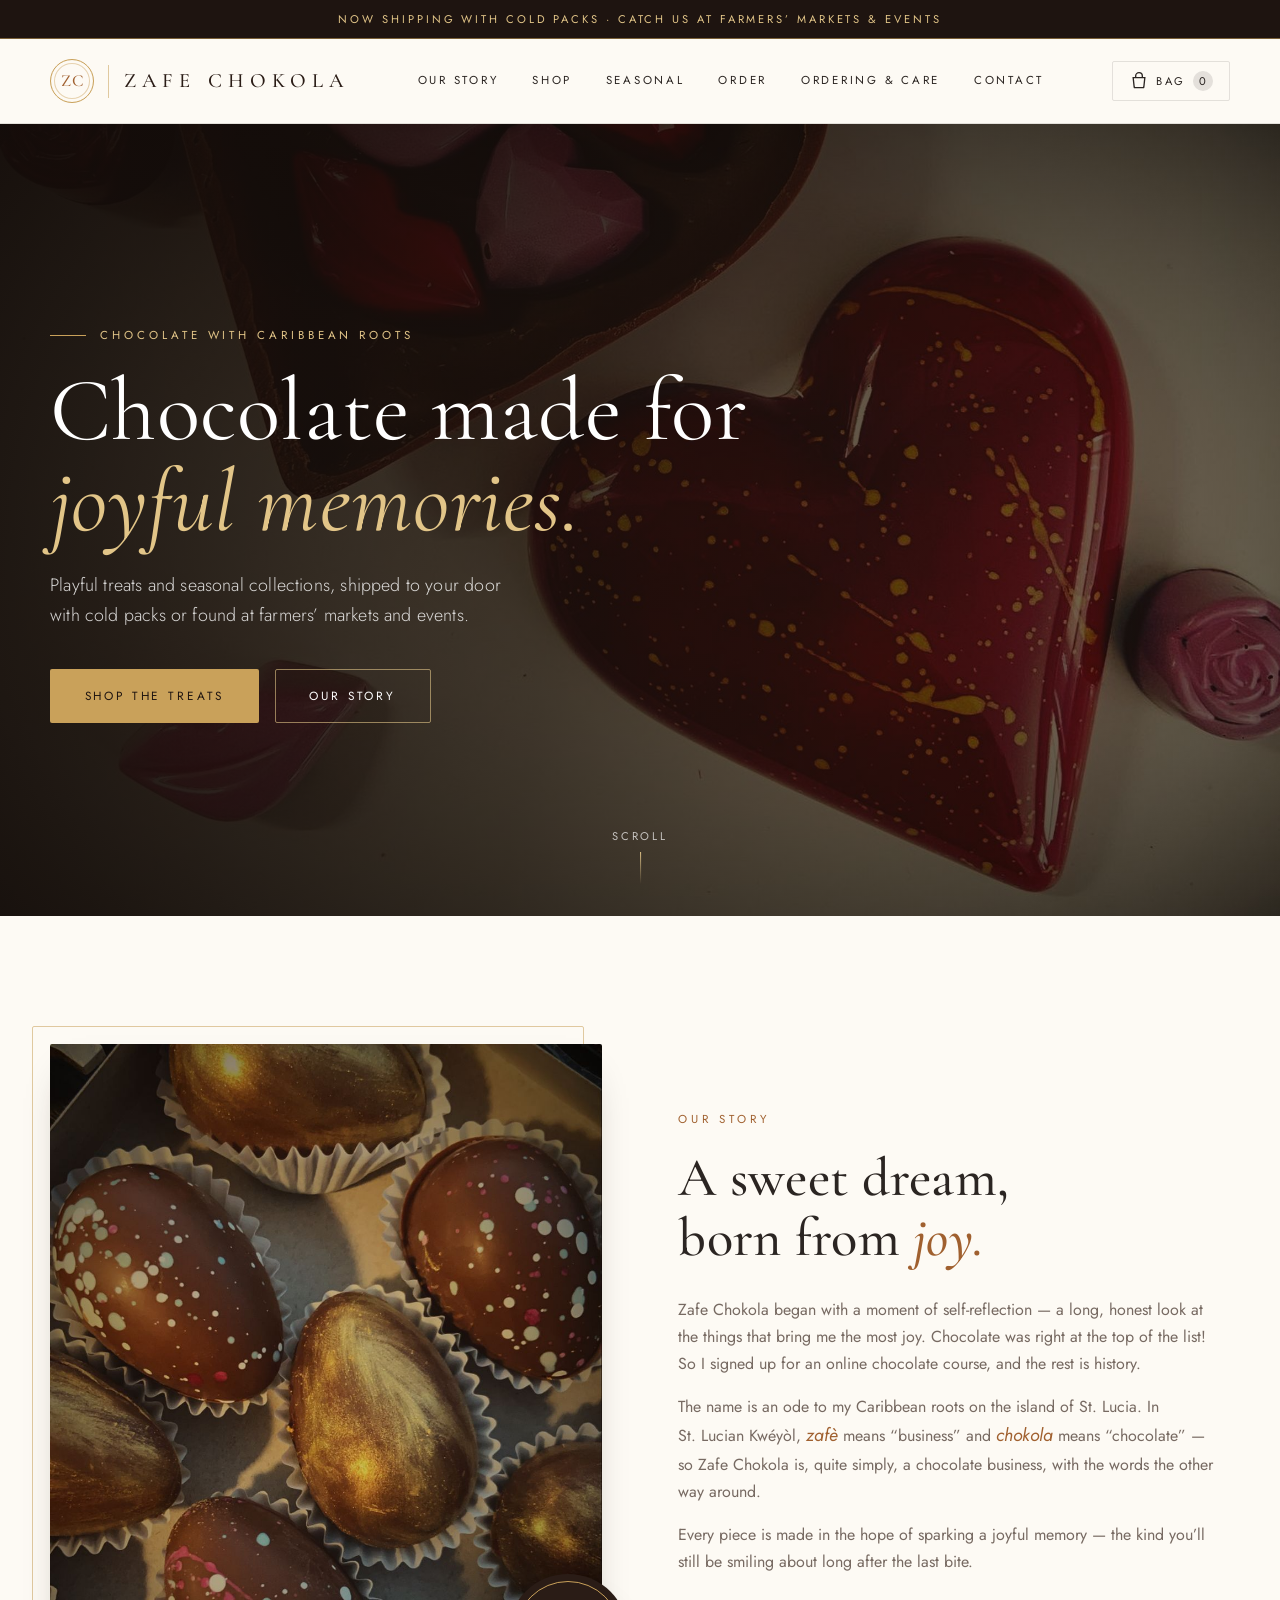
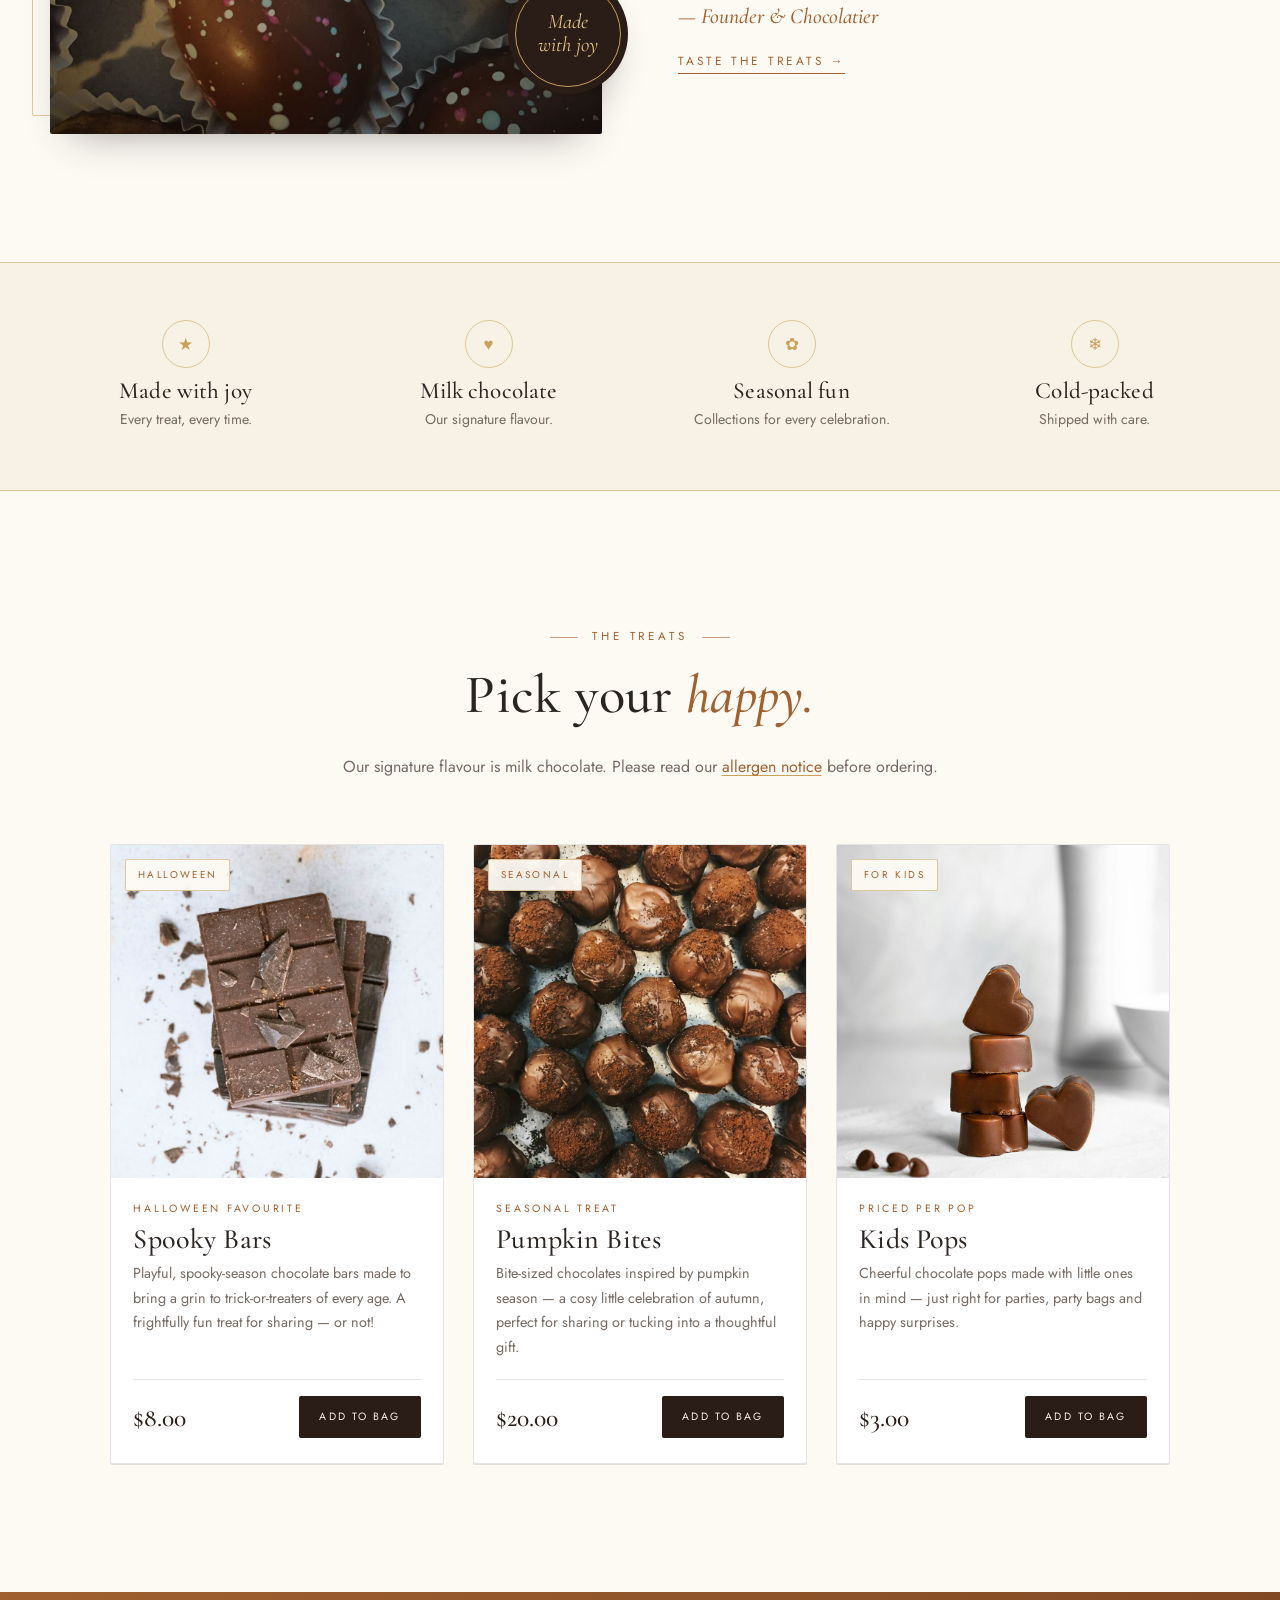
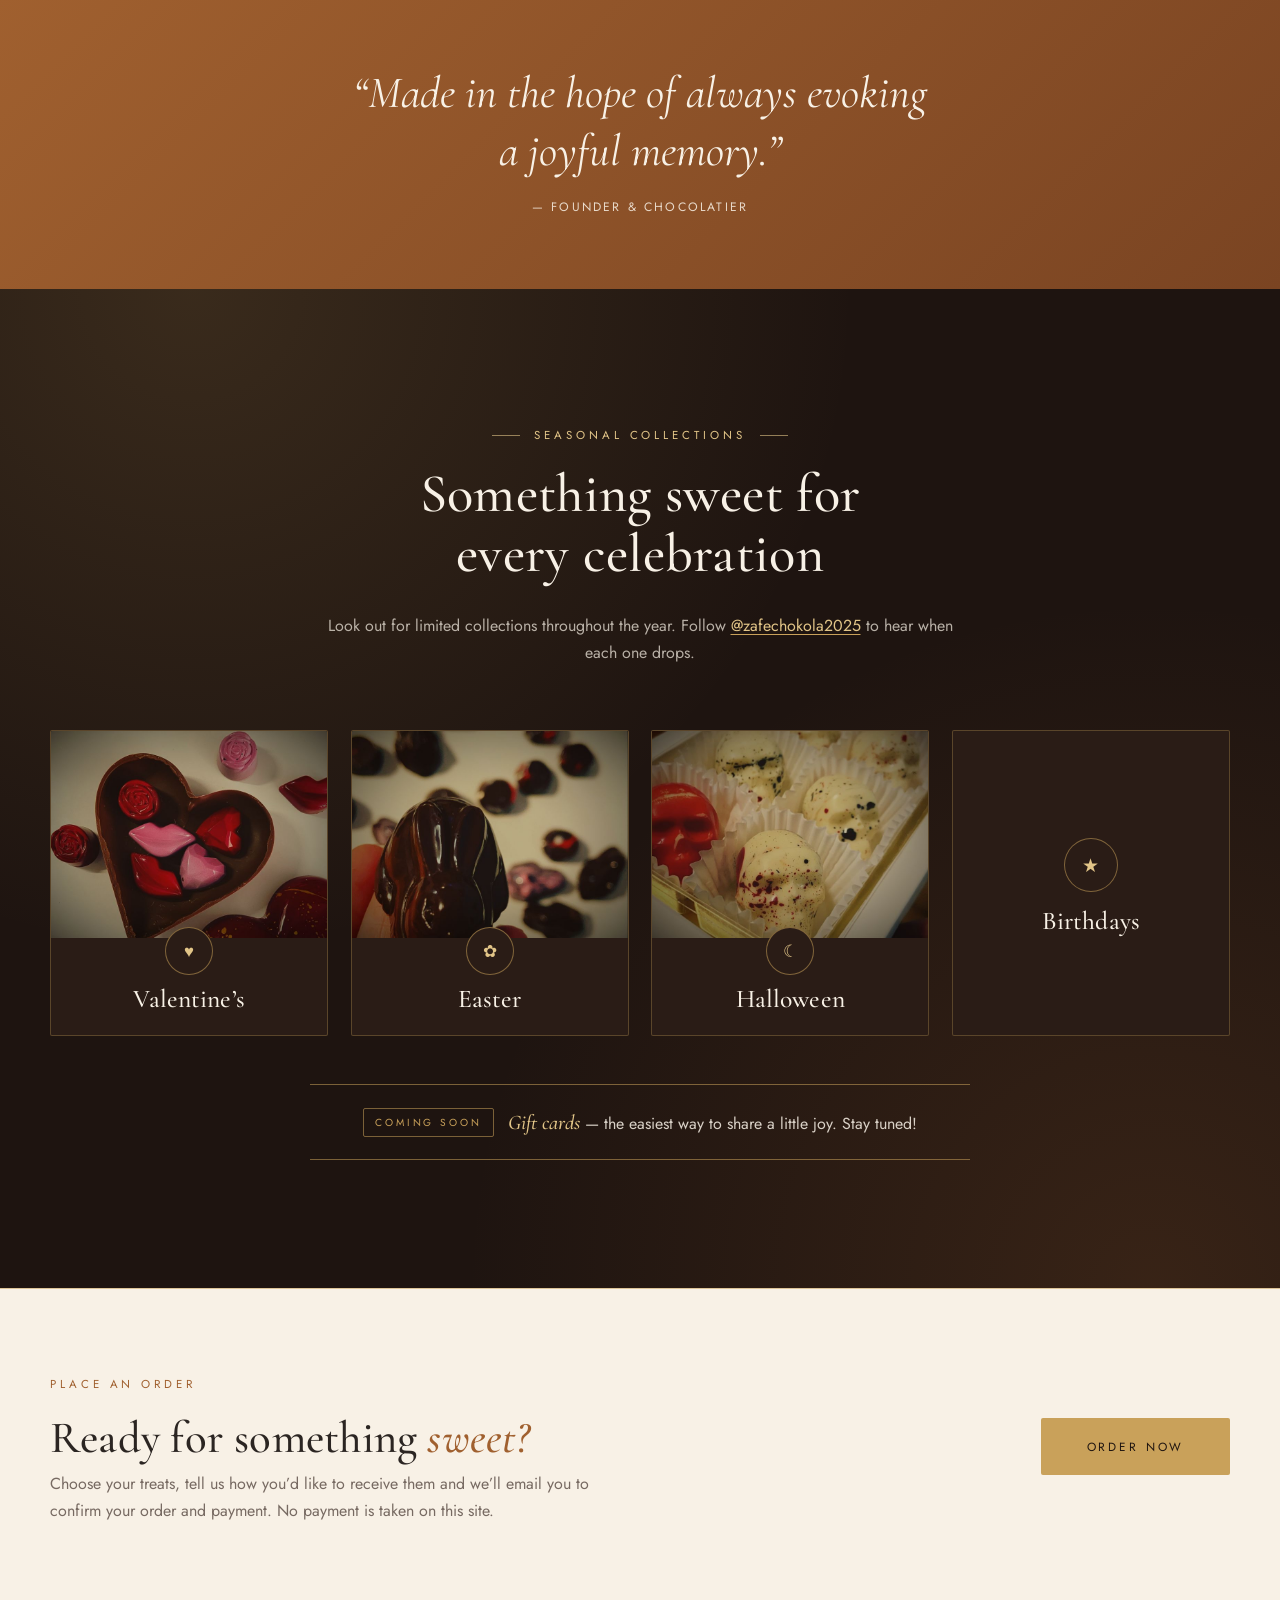
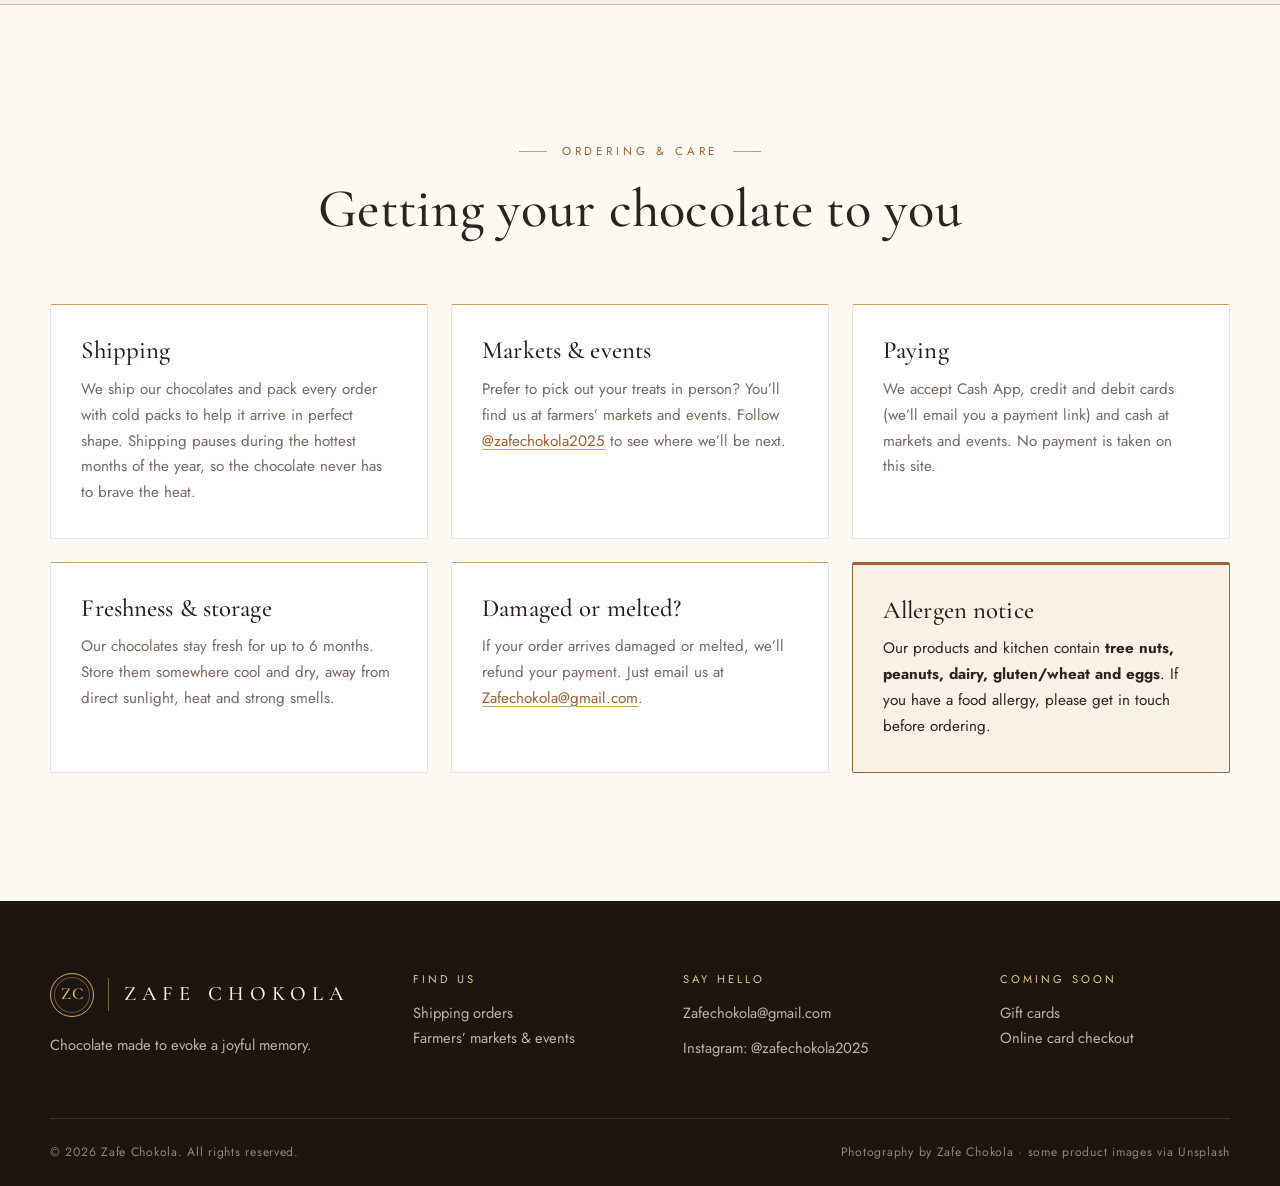
==== commit 73a321ac: "Add emailed order form (FormSubmit AJAX, no backend) replacing checkout placeholder; Order now band;" ====
--- a/index.html
+++ b/index.html
@@ -27,6 +27,7 @@
         <a href="#story">Our Story</a>
         <a href="#shop">Shop</a>
         <a href="#seasonal">Seasonal</a>
+        <a href="#order">Order</a>
         <a href="#ordering">Ordering &amp; Care</a>
         <a href="#contact">Contact</a>
       </nav>
@@ -130,6 +131,18 @@
       </div>
     </section>
 
+    <!-- ORDER NOW (opens the order form; also reachable from the bag's checkout button) -->
+    <section class="order-cta" id="order">
+      <div class="container order-cta-inner">
+        <div>
+          <p class="eyebrow dark">Place an Order</p>
+          <h2>Ready for something <em>sweet?</em></h2>
+          <p class="section-sub">Choose your treats, tell us how you&rsquo;d like to receive them and we&rsquo;ll email you to confirm your order and payment. No payment is taken on this site.</p>
+        </div>
+        <button type="button" class="btn btn-gold" data-order-open>Order now</button>
+      </div>
+    </section>
+
     <!-- ORDERING & CARE -->
     <section class="ordering section" id="ordering">
       <div class="container">
@@ -148,7 +161,7 @@
           </div>
           <div class="info-card">
             <h3>Paying</h3>
-            <p>We accept credit and debit cards (secure online card checkout is coming soon) and Cash App.</p>
+            <p>We accept Cash App, credit and debit cards (we&rsquo;ll email you a payment link) and cash at markets and events. No payment is taken on this site.</p>
             <!-- TODO(owner): add the Cash App $cashtag here once confirmed — do not guess it. -->
           </div>
           <div class="info-card">
@@ -205,21 +218,92 @@
     <div class="cart-body" id="cartItems"></div>
     <div class="cart-foot">
       <div class="cart-row"><span>Subtotal</span><strong id="cartSubtotal">$0.00</strong></div>
-      <p class="cart-note">Shipping and taxes calculated at checkout. Orders ship with cold packs.</p>
-      <button class="btn btn-gold btn-block" id="checkoutBtn">Checkout</button>
+      <p class="cart-note">No payment is taken online. We&rsquo;ll email you to confirm your order, shipping and payment. Orders ship with cold packs.</p>
+      <button class="btn btn-gold btn-block" id="checkoutBtn">Continue to order</button>
       <button class="text-btn" id="clearCart">Clear bag</button>
     </div>
   </aside>
 
-  <!-- CHECKOUT PLACEHOLDER MODAL -->
-  <div class="modal" id="checkoutModal" role="dialog" aria-modal="true" aria-labelledby="modalTitle" hidden>
-    <div class="modal-card">
-      <button class="icon-btn modal-x" id="modalClose" aria-label="Close">&times;</button>
-      <p class="eyebrow dark">Almost there</p>
-      <h3 id="modalTitle">Checkout coming soon</h3>
-      <p>Secure card payments will connect via <strong>Stripe</strong> soon. Your bag has been saved on this device, so nothing will be lost.</p>
-      <div class="modal-summary" id="modalSummary"></div>
-      <button class="btn btn-dark btn-block" id="modalOk">Continue browsing</button>
+  <!-- ORDER FORM MODAL: emails the order via FormSubmit (see HANDOFF.md "Order form"). No payment is taken. -->
+  <div class="modal" id="orderModal" role="dialog" aria-modal="true" aria-labelledby="orderTitle" hidden>
+    <div class="modal-card order-card">
+      <button type="button" class="icon-btn modal-x" id="orderClose" aria-label="Close order form">&times;</button>
+
+      <form id="orderForm" class="order-form" novalidate>
+        <p class="eyebrow dark">Place an Order</p>
+        <h3 id="orderTitle">Your order</h3>
+        <p class="order-intro">Fill in your details and we&rsquo;ll email you to confirm your order and payment. No payment is taken on this site.</p>
+
+        <fieldset class="of-group">
+          <legend>Your treats</legend>
+          <div id="orderItems"></div>
+          <p class="of-error" id="itemsError" role="alert" hidden>Please choose at least one treat.</p>
+        </fieldset>
+
+        <fieldset class="of-group">
+          <legend>Your details</legend>
+          <div class="of-row">
+            <div class="of-field">
+              <label for="ofName">Full name <span class="req" aria-hidden="true">*</span></label>
+              <input id="ofName" name="name" type="text" autocomplete="name" required />
+            </div>
+            <div class="of-field">
+              <label for="ofEmail">Email <span class="req" aria-hidden="true">*</span></label>
+              <input id="ofEmail" name="email" type="email" autocomplete="email" required />
+            </div>
+          </div>
+          <div class="of-field">
+            <label for="ofPhone">Phone <span class="opt">(optional)</span></label>
+            <input id="ofPhone" name="phone" type="tel" autocomplete="tel" />
+          </div>
+        </fieldset>
+
+        <fieldset class="of-group">
+          <legend>Delivery <span class="req" aria-hidden="true">*</span></legend>
+          <div class="of-choices">
+            <label class="of-choice"><input type="radio" name="delivery" value="Ship to me" checked required /> <span>Ship to me</span></label>
+            <label class="of-choice"><input type="radio" name="delivery" value="Pick up at a market or event" /> <span>Pick up at a market or event</span></label>
+          </div>
+          <div class="of-field" id="addressField">
+            <label for="ofAddress">Shipping address <span class="req" aria-hidden="true">*</span></label>
+            <textarea id="ofAddress" name="shipping_address" rows="3" autocomplete="street-address" required></textarea>
+          </div>
+          <p class="of-note">Orders ship with cold packs. Shipping pauses during the hottest months of the year, so the chocolate never has to brave the heat.</p>
+        </fieldset>
+
+        <fieldset class="of-group">
+          <legend>Preferred payment <span class="req" aria-hidden="true">*</span></legend>
+          <div class="of-choices">
+            <label class="of-choice"><input type="radio" name="payment" value="Cash App" required /> <span>Cash App</span></label>
+            <label class="of-choice"><input type="radio" name="payment" value="Card (send me a payment link)" /> <span>Card <small>(we&rsquo;ll send a link)</small></span></label>
+            <label class="of-choice"><input type="radio" name="payment" value="Cash at a market" /> <span>Cash at a market</span></label>
+          </div>
+        </fieldset>
+
+        <div class="of-field">
+          <label for="ofNotes">Notes or occasion <span class="opt">(optional)</span></label>
+          <textarea id="ofNotes" name="notes" rows="3" placeholder="A birthday, a gift, a date you need it by&hellip;"></textarea>
+        </div>
+
+        <!-- Honeypot: real people never see or fill this; FormSubmit drops submissions where it's filled. -->
+        <div class="of-honey" aria-hidden="true">
+          <label for="ofHoney">Leave this empty</label>
+          <input id="ofHoney" name="_honey" type="text" tabindex="-1" autocomplete="off" />
+        </div>
+
+        <p class="of-error" id="formError" role="alert" hidden></p>
+        <button type="submit" class="btn btn-gold btn-block" id="orderSubmit">Send my order</button>
+        <p class="of-fine">By sending, you agree to be contacted by email about this order. Fields marked <span class="req">*</span> are required.</p>
+      </form>
+
+      <div class="order-success" id="orderSuccess" hidden tabindex="-1">
+        <span class="os-mark" aria-hidden="true">&#10022;</span>
+        <p class="eyebrow dark">Order received</p>
+        <h3>Thank you!</h3>
+        <p>Genelle will email you to confirm your order and payment.</p>
+        <div class="modal-summary" id="successSummary"></div>
+        <button type="button" class="btn btn-dark btn-block" id="successOk">Continue browsing</button>
+      </div>
     </div>
   </div>
 
--- a/css/styles.css
+++ b/css/styles.css
@@ -202,15 +202,65 @@
 .cart-foot .text-btn { margin-top: .9rem; }
 
 /* Modal */
-.modal { position: fixed; inset: 0; z-index: 200; background: rgba(20,13,10,.6); display: grid; place-items: center; padding: 1.5rem; }
+.modal { position: fixed; inset: 0; z-index: 200; background: rgba(20,13,10,.6); display: grid; place-items: start center; padding: 1.5rem; }
 .modal[hidden] { display: none; }
-.modal-card { position: relative; background: var(--ivory); max-width: 460px; width: 100%; border-radius: var(--radius); padding: 2.6rem 2.2rem 2.2rem; text-align: center; border-top: 2px solid var(--gold); box-shadow: var(--shadow); }
+.modal-card { position: relative; background: var(--ivory); max-width: 460px; width: 100%; border-radius: var(--radius); padding: 2.6rem 2.2rem 2.2rem; text-align: center; border-top: 2px solid var(--gold); box-shadow: var(--shadow); margin: auto 0; }
 .modal-card h3 { font-size: 2.2rem; }
 .modal-card p { color: var(--muted); }
 .modal-x { position: absolute; top: .6rem; right: .6rem; }
 .modal-summary { text-align: left; background: #fff; border: 1px solid var(--line); border-radius: var(--radius); padding: .9rem 1.1rem; margin: 1.2rem 0 1.4rem; font-size: .9rem; }
 .modal-summary div { display: flex; justify-content: space-between; gap: 1rem; padding: .25rem 0; }
 .modal-summary .ms-total { border-top: 1px solid var(--line); margin-top: .4rem; padding-top: .6rem; font-weight: 500; }
+
+/* Order CTA section */
+.order-cta { background: var(--cream); border-block: var(--hair); padding: clamp(3.5rem, 7vw, 5rem) 0; }
+.order-cta-inner { display: flex; align-items: center; justify-content: space-between; gap: 2.5rem; }
+.order-cta h2 { font-size: clamp(2rem, 3.6vw, 2.8rem); margin-bottom: .4rem; }
+.order-cta .section-sub { max-width: 58ch; }
+.order-cta .btn { flex-shrink: 0; padding: 1.1rem 2.8rem; }
+
+/* Order form modal */
+[hidden] { display: none !important; }
+.modal { overflow-y: auto; }
+.order-card { max-width: 640px; text-align: left; padding: 2.8rem 2.6rem 2.4rem; }
+.order-card > form > .eyebrow, .order-success .eyebrow { margin-bottom: .6rem; }
+.order-card h3 { font-size: 2.3rem; margin-bottom: .3rem; }
+.order-intro { margin: 0 0 1.6rem; font-size: .95rem; }
+.of-group { border: 0; border-top: var(--hair); margin: 0 0 1.4rem; padding: 1.3rem 0 0; min-width: 0; }
+.of-group legend { font-family: var(--sans); font-size: .68rem; letter-spacing: .28em; text-transform: uppercase; color: var(--copper); padding: 0 .9rem 0 0; }
+.of-row { display: grid; grid-template-columns: 1fr 1fr; gap: 0 1.1rem; }
+.of-field { display: flex; flex-direction: column; gap: .35rem; margin-bottom: 1rem; }
+.of-field label { font-size: .8rem; letter-spacing: .04em; color: var(--ink); }
+.req { color: var(--copper); }
+.opt { color: var(--muted); font-size: .9em; }
+.order-form input[type=text], .order-form input[type=email], .order-form input[type=tel], .order-form textarea {
+  width: 100%; font: inherit; font-size: .95rem; font-weight: 400; color: var(--ink); background: #fff; border: 1px solid rgba(43,37,34,.2); border-radius: var(--radius); padding: .75rem .9rem; transition: border-color .2s, box-shadow .2s; }
+.order-form textarea { resize: vertical; min-height: 4.5rem; }
+.order-form input:focus, .order-form textarea:focus { outline: none; border-color: var(--gold); box-shadow: 0 0 0 3px rgba(201,161,90,.22); }
+.order-form input:user-invalid, .order-form textarea:user-invalid { border-color: #a3402a; }
+.of-choices { display: flex; flex-wrap: wrap; gap: .6rem; margin-bottom: 1rem; }
+.of-choice { display: flex; align-items: center; gap: .55rem; border: 1px solid var(--line); border-radius: var(--radius); padding: .7rem 1rem; background: #fff; cursor: pointer; font-size: .9rem; transition: border-color .2s, background .2s; }
+.of-choice:hover { border-color: var(--gold); }
+.of-choice:has(input:checked) { border-color: var(--gold); background: var(--cream); }
+.of-choice input { accent-color: var(--copper); margin: 0; }
+.of-choice small { color: var(--muted); }
+.order-card .of-note, .order-card .of-hint, .order-card .of-fine { font-size: .8rem; color: var(--muted); margin: 0 0 .8rem; }
+.of-note { border-left: 1px solid var(--gold); padding-left: .8rem; }
+.of-fine { margin: .9rem 0 0; text-align: center; }
+.order-card .of-error { color: #8a3422; background: #fbf0ea; border: 1px solid rgba(160,96,47,.35); border-radius: var(--radius); padding: .7rem .9rem; font-size: .88rem; margin: 0 0 1rem; }
+.of-honey { position: absolute !important; left: -9999px; width: 1px; height: 1px; overflow: hidden; }
+.pick-row { display: grid; grid-template-columns: 1fr auto 5.5rem; align-items: center; gap: 1rem; padding: .65rem 0; border-bottom: 1px solid var(--line); }
+.pick-name { font-family: var(--serif); font-size: 1.3rem; font-weight: 500; color: var(--ink); }
+.pick-price { font-size: .8rem; color: var(--muted); margin-left: .3rem; }
+.pick-total { text-align: right; font-family: var(--serif); font-size: 1.2rem; font-weight: 500; }
+.pick-sum { margin: .9rem 0 .4rem; }
+.pick-sum .ms-total { border: 0; margin: 0; padding: 0; }
+.order-card .modal-summary small { color: var(--muted); }
+#orderItems .text-btn { margin-bottom: .4rem; }
+.order-success { text-align: center; padding: 1rem 0 0; outline: none; }
+.os-mark { display: grid; place-items: center; width: 56px; height: 56px; border: var(--hair); border-radius: 50%; color: var(--gold); font-size: 1.2rem; margin: 0 auto 1.2rem; }
+.order-success h3 { font-size: 2.6rem; }
+.order-success > p:not(.eyebrow) { color: var(--muted); font-size: 1.05rem; }
 
 /* Toast */
 .toast { position: fixed; left: 50%; bottom: 1.6rem; transform: translate(-50%, 140%); background: var(--cocoa-800); color: var(--cream); padding: .8rem 1.4rem; border-radius: var(--radius); font-size: .82rem; letter-spacing: .04em; z-index: 95; transition: transform .35s, visibility .35s; border: 1px solid rgba(201,161,90,.4); white-space: nowrap; visibility: hidden; max-width: calc(100% - 2rem); overflow: hidden; text-overflow: ellipsis; }
@@ -234,6 +284,14 @@
   .values-grid { grid-template-columns: repeat(2, 1fr); }
 }
 @media (max-width: 560px) {
+  .order-cta-inner { flex-direction: column; align-items: stretch; text-align: center; }
+  .modal { padding: .6rem; place-items: start center; }
+  .order-card { padding: 2.4rem 1.3rem 1.6rem; }
+  .order-card h3 { font-size: 2rem; }
+  .of-row { grid-template-columns: 1fr; }
+  .of-choices { flex-direction: column; }
+  .pick-row { grid-template-columns: 1fr auto; }
+  .pick-total { grid-column: 1 / -1; text-align: left; font-family: var(--sans); font-size: .78rem; margin-top: -.5rem; color: var(--muted); }
   .container { width: calc(100% - 2.5rem); }
   .nav { height: 66px; }
   .logo-text { font-size: .9rem; letter-spacing: .16em; padding-left: .6rem; }
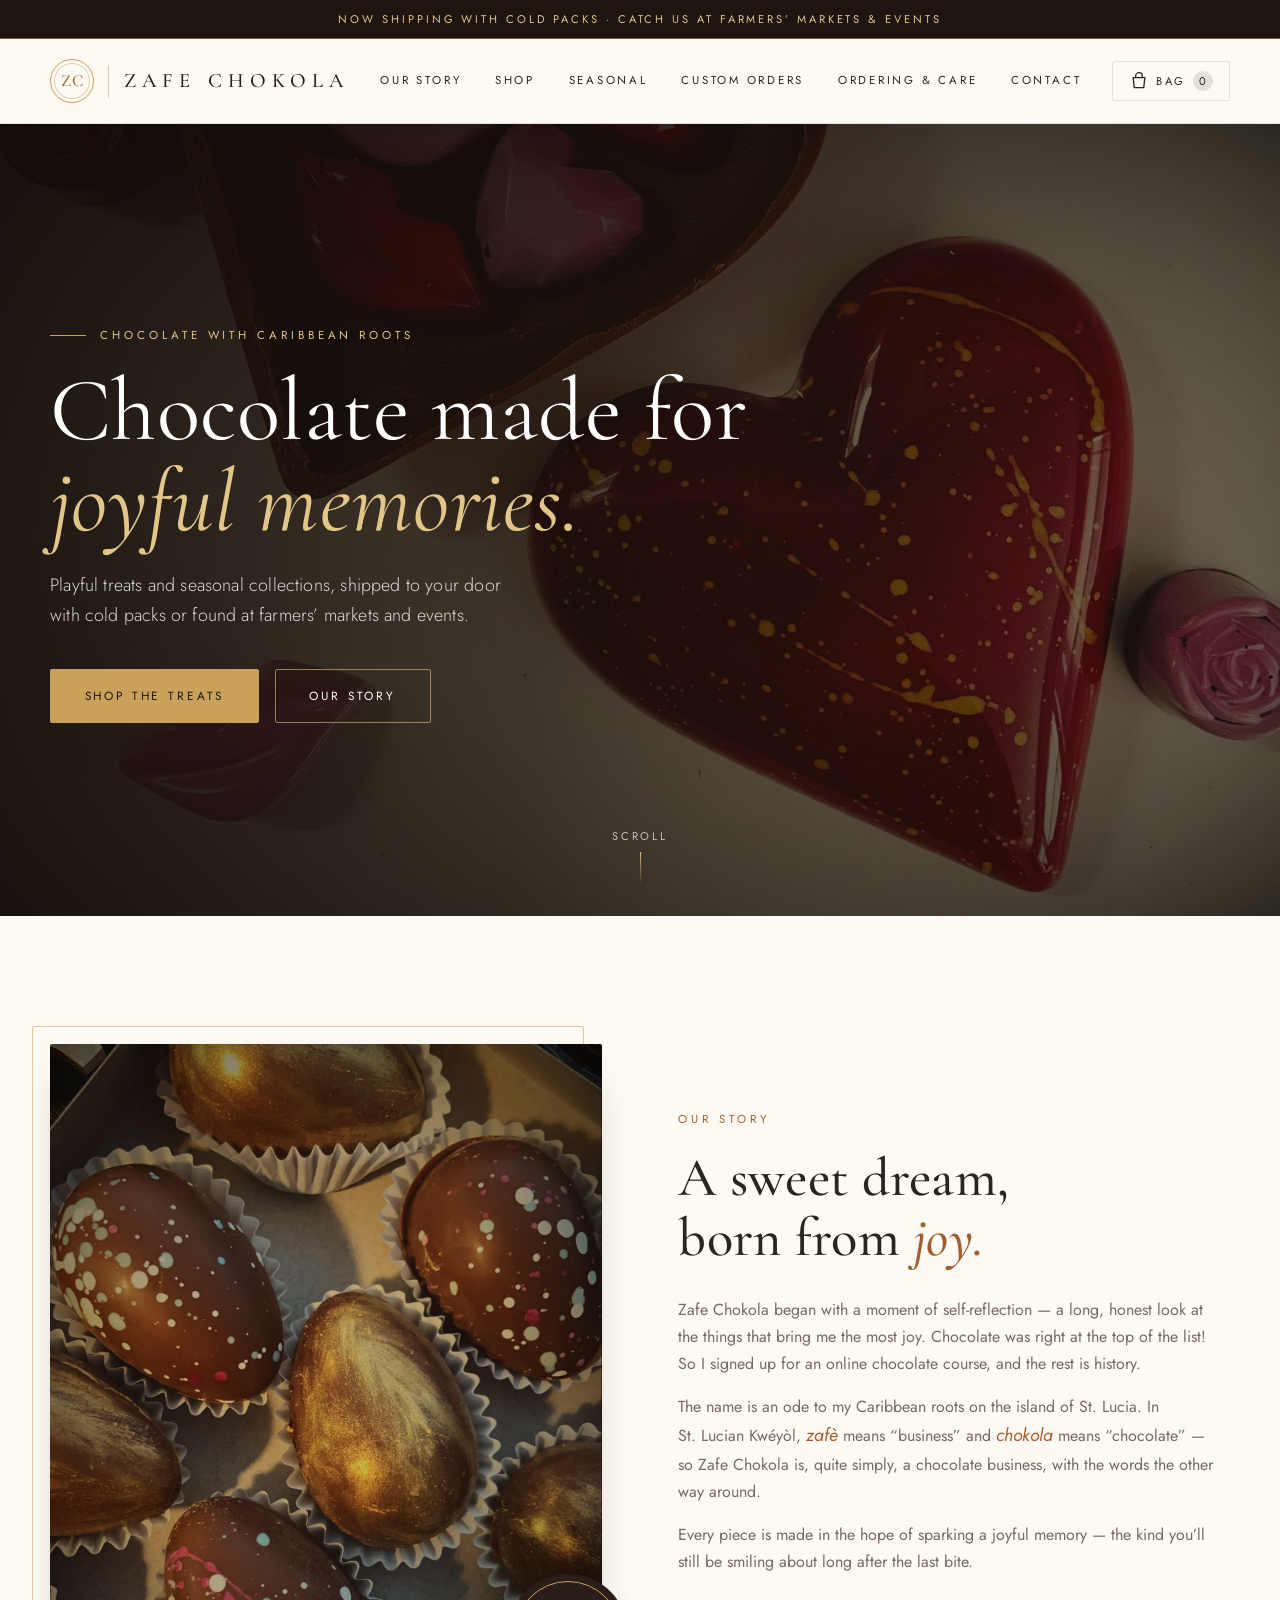
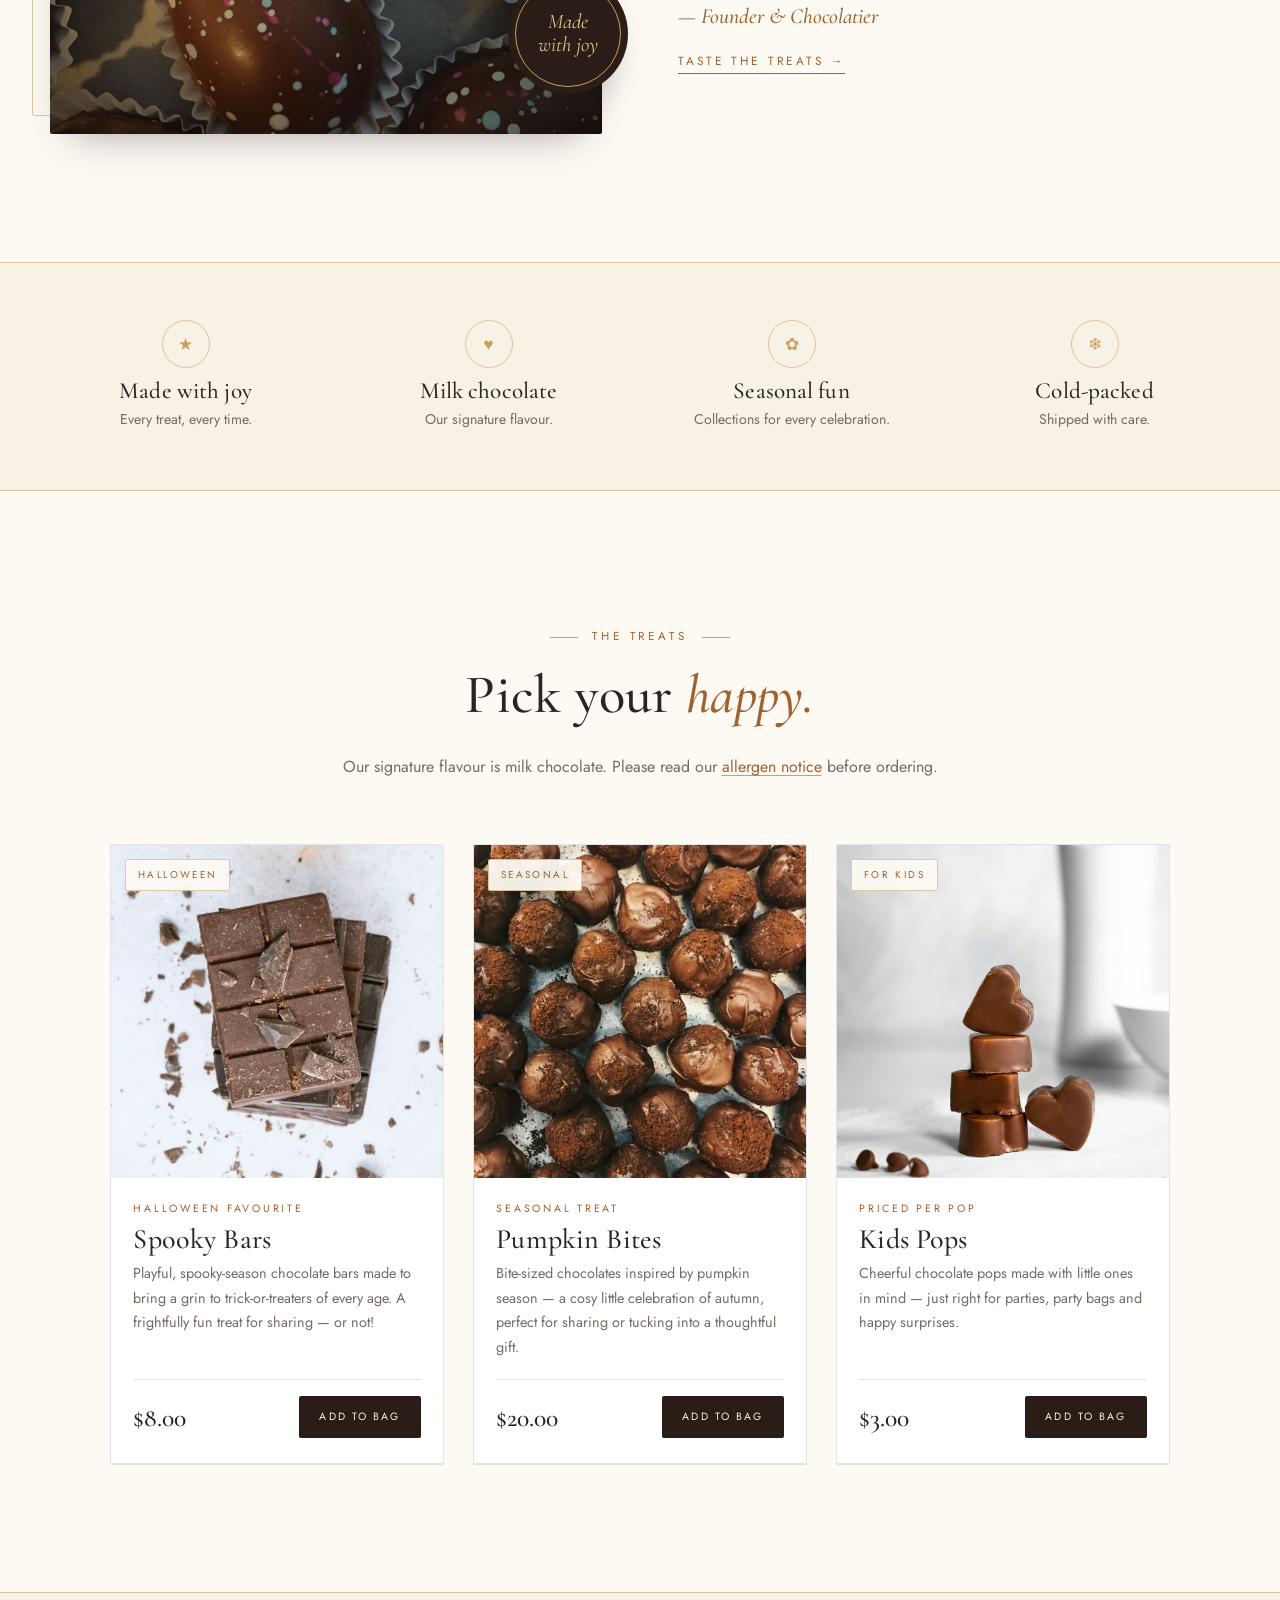
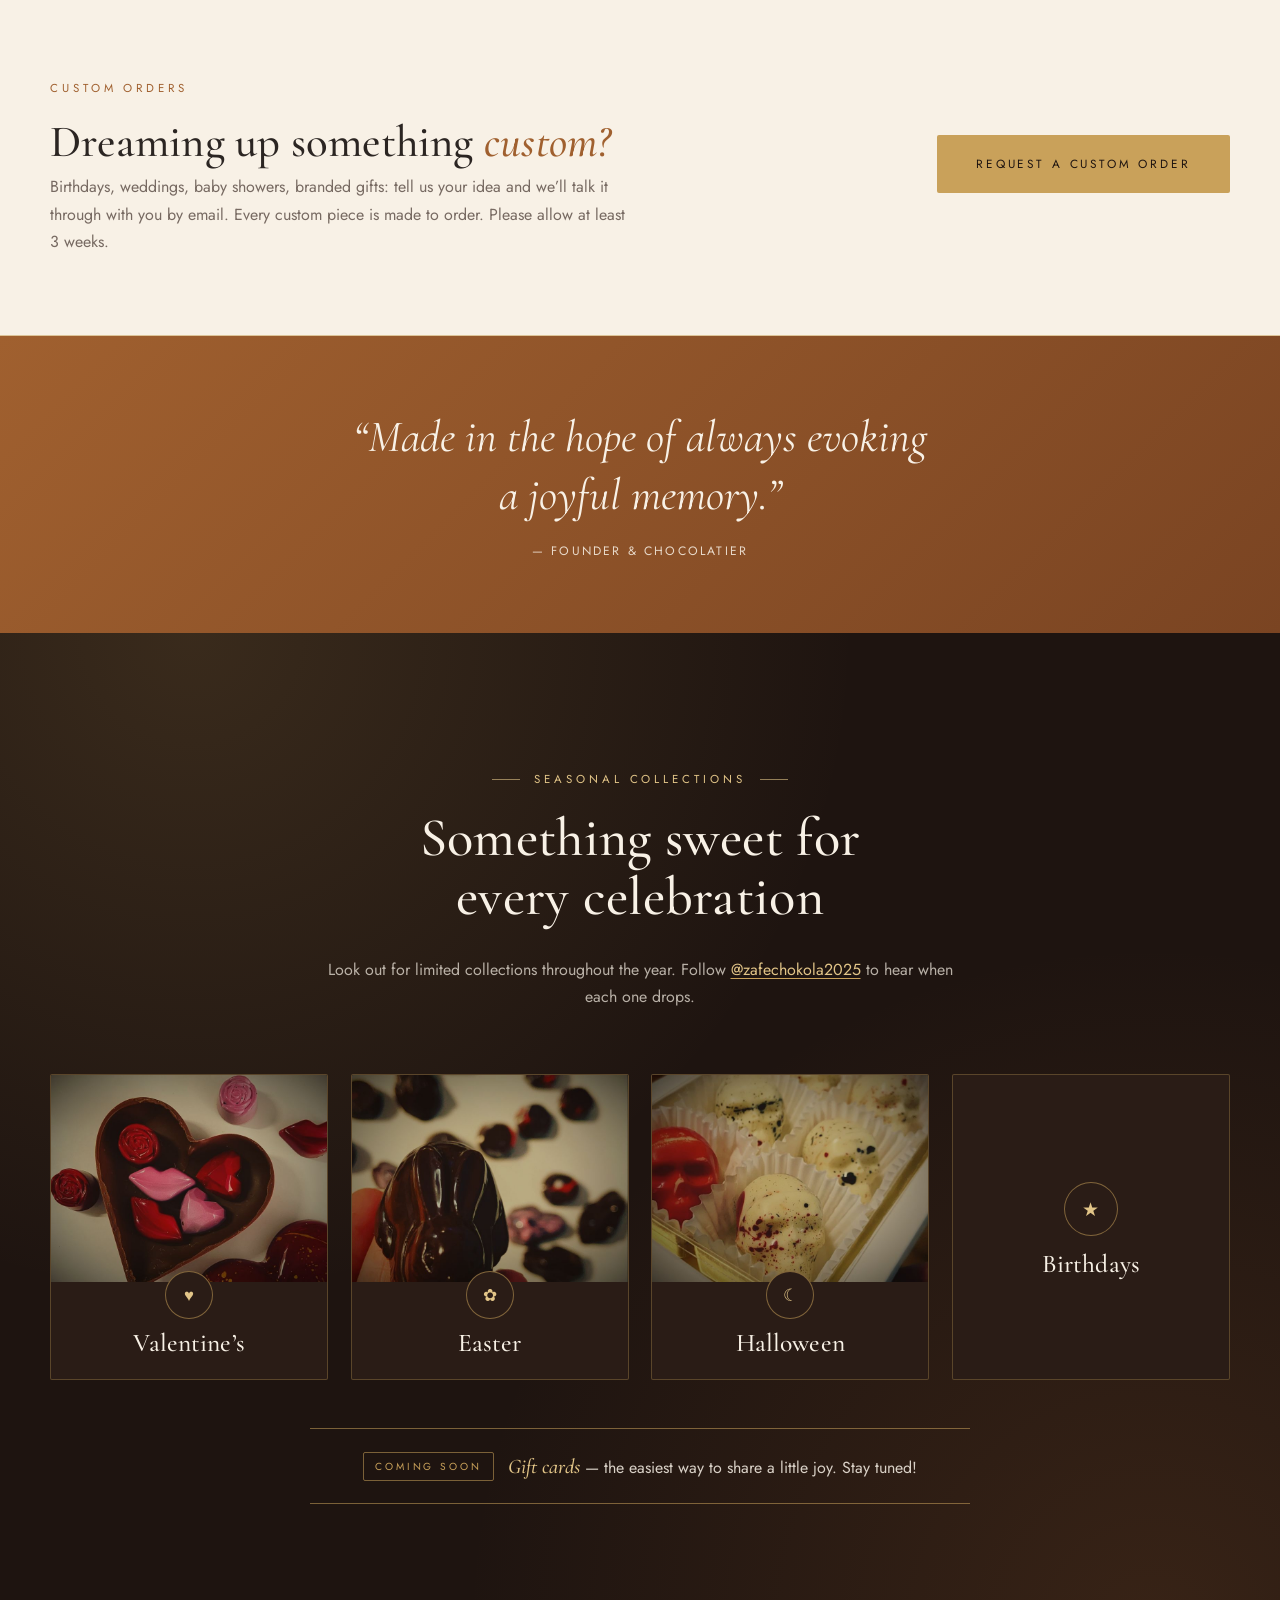
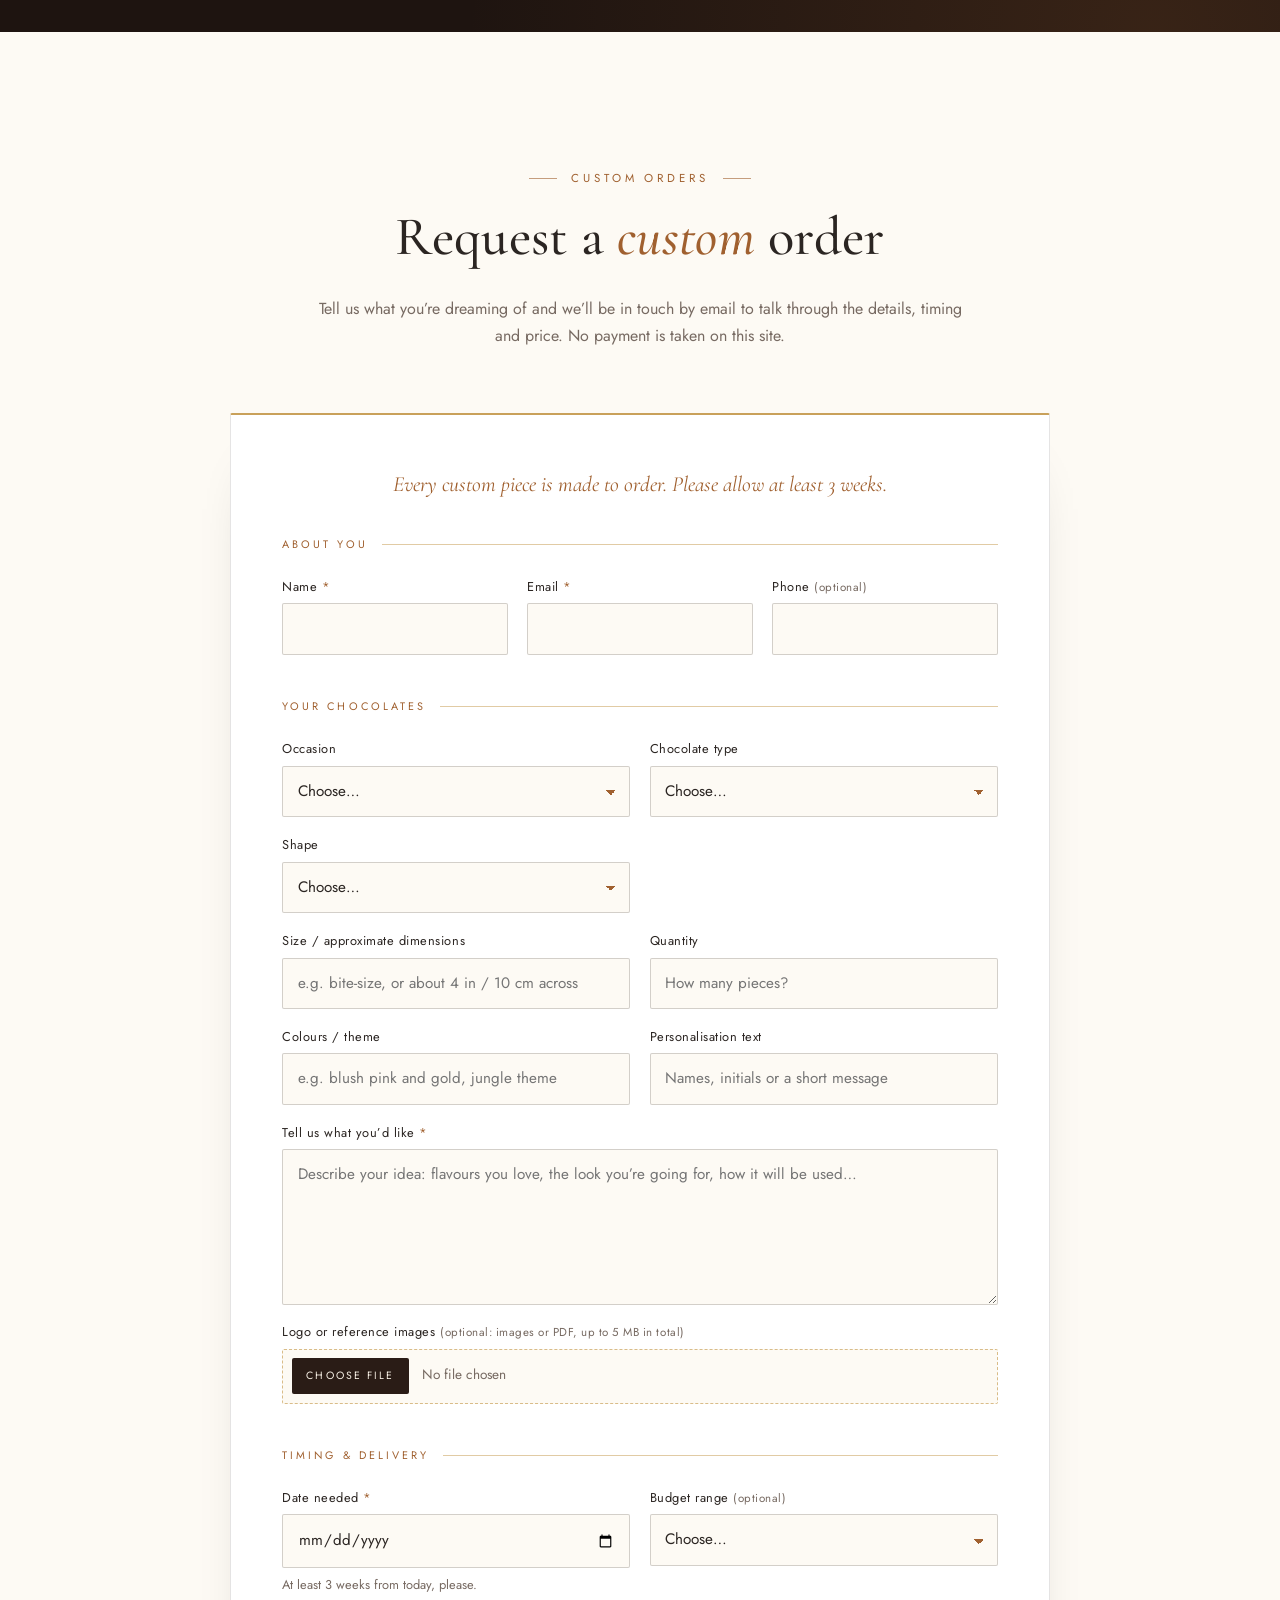
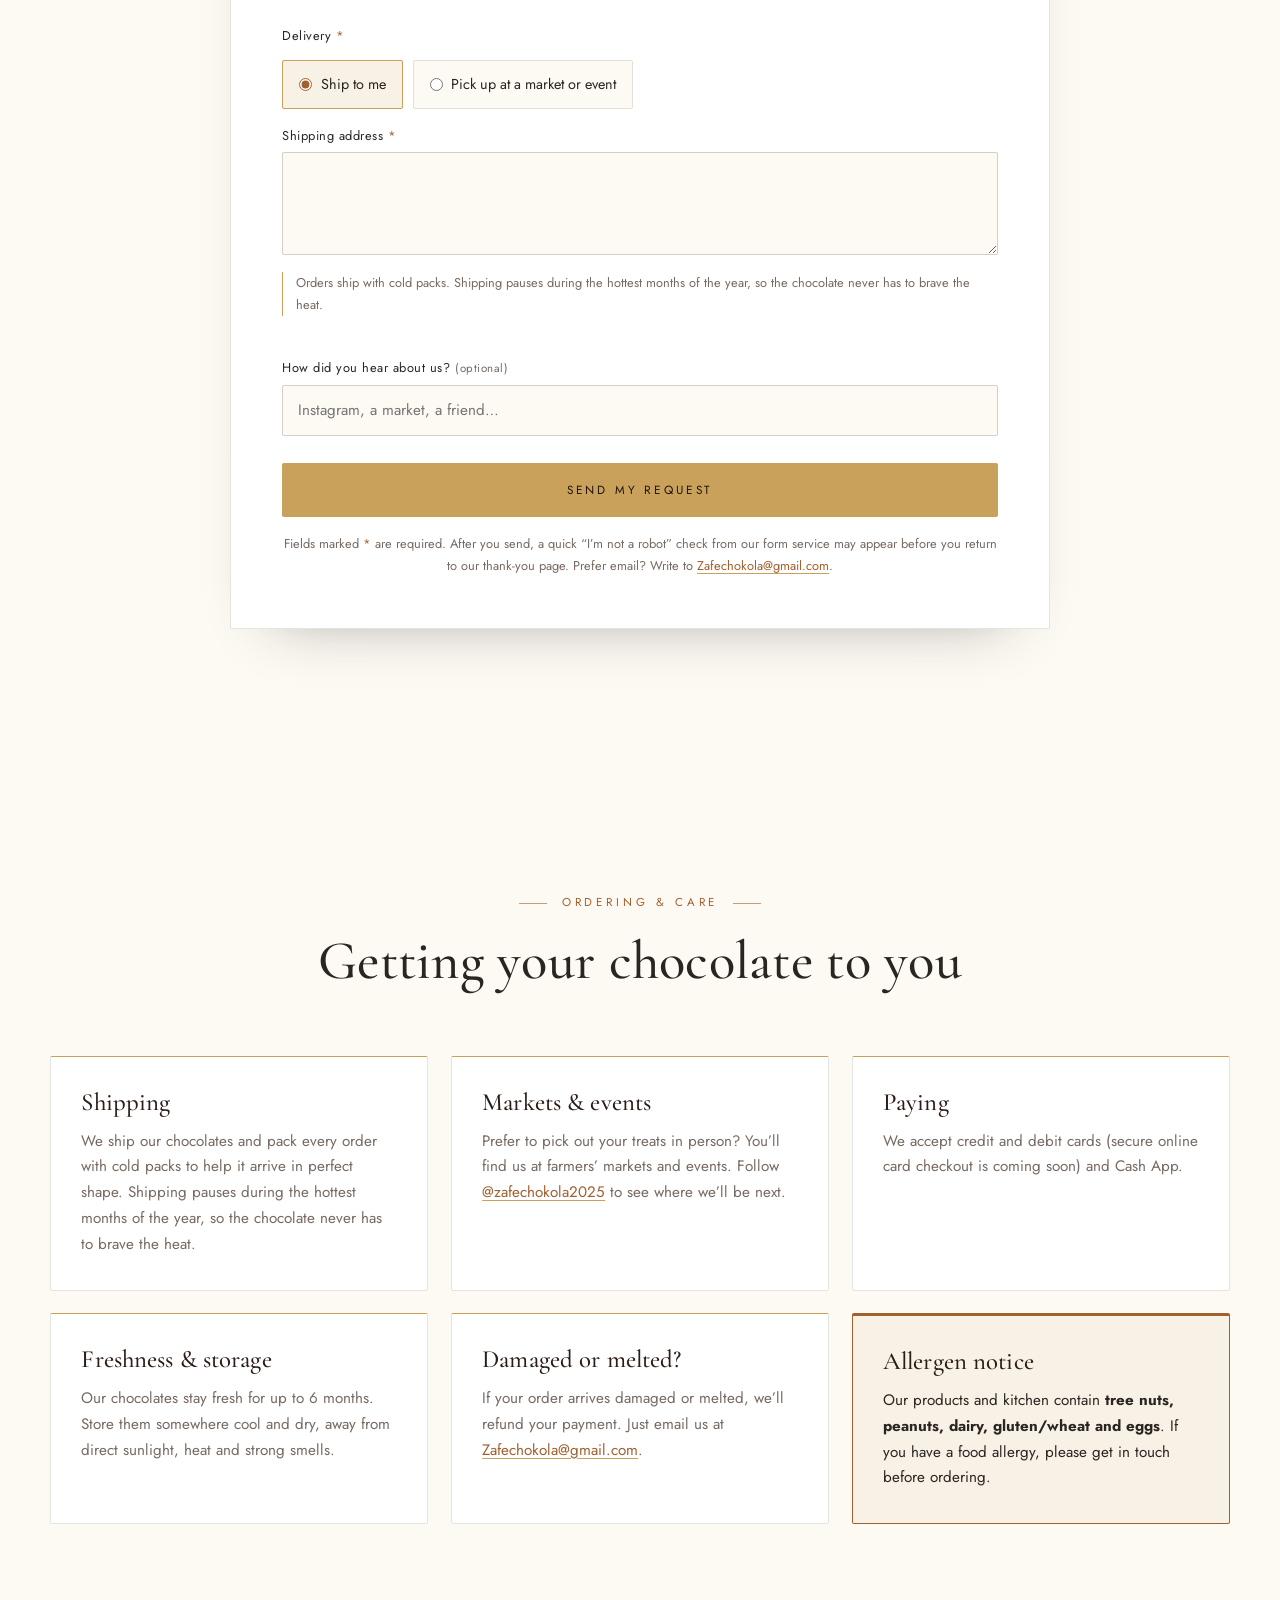
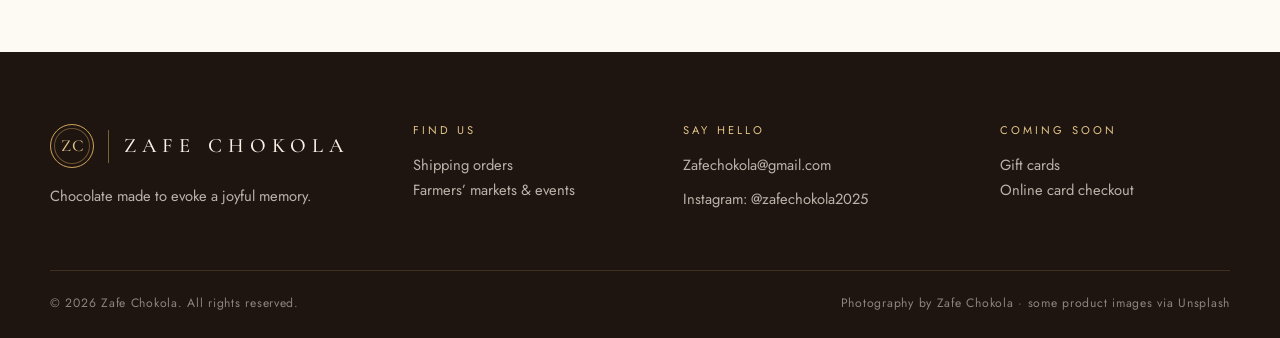
==== commit 74dee72d: "Replace product order form with blank custom order request form (FormSubmit multipart + attachments," ====
--- a/index.html
+++ b/index.html
@@ -27,7 +27,7 @@
         <a href="#story">Our Story</a>
         <a href="#shop">Shop</a>
         <a href="#seasonal">Seasonal</a>
-        <a href="#order">Order</a>
+        <a href="#custom-order">Custom Orders</a>
         <a href="#ordering">Ordering &amp; Care</a>
         <a href="#contact">Contact</a>
       </nav>
@@ -101,6 +101,18 @@
       </div>
     </section>
 
+    <!-- CUSTOM ORDER TEASER BAND -->
+    <section class="order-cta" aria-labelledby="ctaTitle">
+      <div class="container order-cta-inner">
+        <div>
+          <p class="eyebrow dark">Custom Orders</p>
+          <h2 id="ctaTitle">Dreaming up something <em>custom?</em></h2>
+          <p class="section-sub">Birthdays, weddings, baby showers, branded gifts: tell us your idea and we&rsquo;ll talk it through with you by email. Every custom piece is made to order. Please allow at least 3 weeks.</p>
+        </div>
+        <a href="#custom-order" class="btn btn-gold">Request a custom order</a>
+      </div>
+    </section>
+
     <!-- QUOTE BAND -->
     <section class="band">
       <div class="container">
@@ -131,15 +143,92 @@
       </div>
     </section>
 
-    <!-- ORDER NOW (opens the order form; also reachable from the bag's checkout button) -->
-    <section class="order-cta" id="order">
-      <div class="container order-cta-inner">
-        <div>
-          <p class="eyebrow dark">Place an Order</p>
-          <h2>Ready for something <em>sweet?</em></h2>
-          <p class="section-sub">Choose your treats, tell us how you&rsquo;d like to receive them and we&rsquo;ll email you to confirm your order and payment. No payment is taken on this site.</p>
-        </div>
-        <button type="button" class="btn btn-gold" data-order-open>Order now</button>
+    <!-- CUSTOM ORDER REQUEST FORM: native multipart POST to FormSubmit (file uploads need it). See HANDOFF.md §4a. -->
+    <section class="custom-order section" id="custom-order" aria-labelledby="coTitle">
+      <div class="container">
+        <div class="section-head">
+          <p class="eyebrow dark">Custom Orders</p>
+          <h2 id="coTitle">Request a <em>custom</em> order</h2>
+          <p class="section-sub">Tell us what you&rsquo;re dreaming of and we&rsquo;ll be in touch by email to talk through the details, timing and price. No payment is taken on this site.</p>
+        </div>
+
+        <div class="co-card">
+          <p class="co-lead">Every custom piece is made to order. Please allow at least 3 weeks.</p>
+          <form class="co-form" id="customForm" action="https://formsubmit.co/zafechokola@gmail.com" method="POST" enctype="multipart/form-data" novalidate>
+            <!-- FormSubmit controls (_subject, _replyto and _next are filled in by js/main.js on submit) -->
+            <input type="hidden" name="_subject" value="New custom order request" />
+            <input type="hidden" name="_template" value="table" />
+            <input type="hidden" name="_replyto" value="" />
+            <input type="hidden" name="_next" value="https://dupesdidit.github.io/zafe-chokola/thanks.html" />
+            <div class="of-honey" aria-hidden="true"><label for="coHoney">Leave this empty</label><input id="coHoney" name="_honey" type="text" tabindex="-1" autocomplete="off" /></div>
+
+            <fieldset class="of-group">
+              <legend>About you</legend>
+              <div class="of-row three">
+                <div class="of-field"><label for="coName">Name <span class="req" aria-hidden="true">*</span></label><input id="coName" name="name" type="text" autocomplete="name" required /></div>
+                <div class="of-field"><label for="coEmail">Email <span class="req" aria-hidden="true">*</span></label><input id="coEmail" name="email" type="email" autocomplete="email" required /></div>
+                <div class="of-field"><label for="coPhone">Phone <span class="opt">(optional)</span></label><input id="coPhone" name="phone" type="tel" autocomplete="tel" /></div>
+              </div>
+            </fieldset>
+
+            <fieldset class="of-group">
+              <legend>Your chocolates</legend>
+              <div class="of-row">
+                <div class="of-field"><label for="coOccasion">Occasion</label>
+                  <select id="coOccasion" name="occasion"><option value="">Choose&hellip;</option><option>Birthday</option><option>Wedding</option><option>Baby shower</option><option>Corporate/branded</option><option>Holiday</option><option>Other</option></select></div>
+                <div class="of-field"><label for="coType">Chocolate type</label>
+                  <select id="coType" name="chocolate_type"><option value="">Choose&hellip;</option><option>Milk</option><option>Dark</option><option>White</option><option>Mixed</option><option>Not sure</option></select></div>
+              </div>
+              <div class="of-row">
+                <div class="of-field"><label for="coShape">Shape</label>
+                  <select id="coShape" name="shape"><option value="">Choose&hellip;</option><option>Round</option><option>Square</option><option>Rectangle/bar</option><option>Heart</option><option value="Custom shape">Custom shape (describe)</option><option>Not sure</option></select></div>
+                <div class="of-field" id="shapeDescField" hidden><label for="coShapeDesc">Describe the shape <span class="req" aria-hidden="true">*</span></label><input id="coShapeDesc" name="shape_description" type="text" placeholder="e.g. a football, the number 30, a star" /></div>
+              </div>
+              <div class="of-row">
+                <div class="of-field"><label for="coSize">Size / approximate dimensions</label><input id="coSize" name="size" type="text" placeholder="e.g. bite-size, or about 4 in / 10 cm across" /></div>
+                <div class="of-field"><label for="coQty">Quantity</label><input id="coQty" name="quantity" type="number" min="1" max="10000" step="1" inputmode="numeric" placeholder="How many pieces?" /></div>
+              </div>
+              <div class="of-row">
+                <div class="of-field"><label for="coColours">Colours / theme</label><input id="coColours" name="colours_theme" type="text" placeholder="e.g. blush pink and gold, jungle theme" /></div>
+                <div class="of-field"><label for="coText">Personalisation text</label><input id="coText" name="personalisation" type="text" maxlength="120" placeholder="Names, initials or a short message" /></div>
+              </div>
+              <div class="of-field"><label for="coDesc">Tell us what you&rsquo;d like <span class="req" aria-hidden="true">*</span></label><textarea id="coDesc" name="description" rows="5" required placeholder="Describe your idea: flavours you love, the look you&rsquo;re going for, how it will be used&hellip;"></textarea></div>
+              <div class="of-field">
+                <span class="of-label" id="coFilesLabel">Logo or reference images <span class="opt">(optional: images or PDF, up to 5&nbsp;MB in total)</span></span>
+                <div class="co-files" role="group" aria-labelledby="coFilesLabel">
+                  <input id="coFile1" name="attachment" type="file" accept="image/*,.pdf,application/pdf" aria-label="Reference file 1" />
+                  <input id="coFile2" name="attachment_2" type="file" accept="image/*,.pdf,application/pdf" aria-label="Reference file 2" hidden />
+                  <input id="coFile3" name="attachment_3" type="file" accept="image/*,.pdf,application/pdf" aria-label="Reference file 3" hidden />
+                </div>
+                <button type="button" class="text-btn" id="addFile" hidden>+ Add another file</button>
+                <p class="of-msg" id="fileMsg" role="alert" hidden></p>
+              </div>
+            </fieldset>
+
+            <fieldset class="of-group">
+              <legend>Timing &amp; delivery</legend>
+              <div class="of-row">
+                <div class="of-field"><label for="coDate">Date needed <span class="req" aria-hidden="true">*</span></label><input id="coDate" name="date_needed" type="date" required aria-describedby="dateHelp" />
+                  <p class="of-help" id="dateHelp">At least 3 weeks from today, please.</p><p class="of-msg" id="dateMsg" role="alert" hidden></p></div>
+                <div class="of-field"><label for="coBudget">Budget range <span class="opt">(optional)</span></label>
+                  <select id="coBudget" name="budget"><option value="">Choose&hellip;</option><option>Under $50</option><option>$50&ndash;100</option><option>$100&ndash;250</option><option>$250+</option></select></div>
+              </div>
+              <p class="of-label" id="coDelivLabel">Delivery <span class="req" aria-hidden="true">*</span></p>
+              <div class="of-choices" role="radiogroup" aria-labelledby="coDelivLabel">
+                <label class="of-choice"><input type="radio" name="delivery" value="Ship to me" checked required /> <span>Ship to me</span></label>
+                <label class="of-choice"><input type="radio" name="delivery" value="Pick up at a market or event" /> <span>Pick up at a market or event</span></label>
+              </div>
+              <div class="of-field" id="coAddressField"><label for="coAddress">Shipping address <span class="req" aria-hidden="true">*</span></label><textarea id="coAddress" name="shipping_address" rows="3" autocomplete="street-address" required></textarea></div>
+              <p class="of-note">Orders ship with cold packs. Shipping pauses during the hottest months of the year, so the chocolate never has to brave the heat.</p>
+            </fieldset>
+
+            <div class="of-field"><label for="coHeard">How did you hear about us? <span class="opt">(optional)</span></label><input id="coHeard" name="heard_about_us" type="text" placeholder="Instagram, a market, a friend&hellip;" /></div>
+
+            <p class="of-error" id="coError" role="alert" hidden></p>
+            <button type="submit" class="btn btn-gold btn-block co-submit" id="coSubmit">Send my request</button>
+            <p class="of-fine">Fields marked <span class="req">*</span> are required. After you send, a quick &ldquo;I&rsquo;m not a robot&rdquo; check from our form service may appear before you return to our thank-you page. Prefer email? Write to <a class="inline-link" href="mailto:Zafechokola@gmail.com">Zafechokola@gmail.com</a>.</p>
+          </form>
+        </div>
       </div>
     </section>
 
@@ -161,7 +250,7 @@
           </div>
           <div class="info-card">
             <h3>Paying</h3>
-            <p>We accept Cash App, credit and debit cards (we&rsquo;ll email you a payment link) and cash at markets and events. No payment is taken on this site.</p>
+            <p>We accept credit and debit cards (secure online card checkout is coming soon) and Cash App.</p>
             <!-- TODO(owner): add the Cash App $cashtag here once confirmed — do not guess it. -->
           </div>
           <div class="info-card">
@@ -218,92 +307,21 @@
     <div class="cart-body" id="cartItems"></div>
     <div class="cart-foot">
       <div class="cart-row"><span>Subtotal</span><strong id="cartSubtotal">$0.00</strong></div>
-      <p class="cart-note">No payment is taken online. We&rsquo;ll email you to confirm your order, shipping and payment. Orders ship with cold packs.</p>
-      <button class="btn btn-gold btn-block" id="checkoutBtn">Continue to order</button>
+      <p class="cart-note">Shipping and taxes calculated at checkout. Orders ship with cold packs.</p>
+      <button class="btn btn-gold btn-block" id="checkoutBtn">Checkout</button>
       <button class="text-btn" id="clearCart">Clear bag</button>
     </div>
   </aside>
 
-  <!-- ORDER FORM MODAL: emails the order via FormSubmit (see HANDOFF.md "Order form"). No payment is taken. -->
-  <div class="modal" id="orderModal" role="dialog" aria-modal="true" aria-labelledby="orderTitle" hidden>
-    <div class="modal-card order-card">
-      <button type="button" class="icon-btn modal-x" id="orderClose" aria-label="Close order form">&times;</button>
-
-      <form id="orderForm" class="order-form" novalidate>
-        <p class="eyebrow dark">Place an Order</p>
-        <h3 id="orderTitle">Your order</h3>
-        <p class="order-intro">Fill in your details and we&rsquo;ll email you to confirm your order and payment. No payment is taken on this site.</p>
-
-        <fieldset class="of-group">
-          <legend>Your treats</legend>
-          <div id="orderItems"></div>
-          <p class="of-error" id="itemsError" role="alert" hidden>Please choose at least one treat.</p>
-        </fieldset>
-
-        <fieldset class="of-group">
-          <legend>Your details</legend>
-          <div class="of-row">
-            <div class="of-field">
-              <label for="ofName">Full name <span class="req" aria-hidden="true">*</span></label>
-              <input id="ofName" name="name" type="text" autocomplete="name" required />
-            </div>
-            <div class="of-field">
-              <label for="ofEmail">Email <span class="req" aria-hidden="true">*</span></label>
-              <input id="ofEmail" name="email" type="email" autocomplete="email" required />
-            </div>
-          </div>
-          <div class="of-field">
-            <label for="ofPhone">Phone <span class="opt">(optional)</span></label>
-            <input id="ofPhone" name="phone" type="tel" autocomplete="tel" />
-          </div>
-        </fieldset>
-
-        <fieldset class="of-group">
-          <legend>Delivery <span class="req" aria-hidden="true">*</span></legend>
-          <div class="of-choices">
-            <label class="of-choice"><input type="radio" name="delivery" value="Ship to me" checked required /> <span>Ship to me</span></label>
-            <label class="of-choice"><input type="radio" name="delivery" value="Pick up at a market or event" /> <span>Pick up at a market or event</span></label>
-          </div>
-          <div class="of-field" id="addressField">
-            <label for="ofAddress">Shipping address <span class="req" aria-hidden="true">*</span></label>
-            <textarea id="ofAddress" name="shipping_address" rows="3" autocomplete="street-address" required></textarea>
-          </div>
-          <p class="of-note">Orders ship with cold packs. Shipping pauses during the hottest months of the year, so the chocolate never has to brave the heat.</p>
-        </fieldset>
-
-        <fieldset class="of-group">
-          <legend>Preferred payment <span class="req" aria-hidden="true">*</span></legend>
-          <div class="of-choices">
-            <label class="of-choice"><input type="radio" name="payment" value="Cash App" required /> <span>Cash App</span></label>
-            <label class="of-choice"><input type="radio" name="payment" value="Card (send me a payment link)" /> <span>Card <small>(we&rsquo;ll send a link)</small></span></label>
-            <label class="of-choice"><input type="radio" name="payment" value="Cash at a market" /> <span>Cash at a market</span></label>
-          </div>
-        </fieldset>
-
-        <div class="of-field">
-          <label for="ofNotes">Notes or occasion <span class="opt">(optional)</span></label>
-          <textarea id="ofNotes" name="notes" rows="3" placeholder="A birthday, a gift, a date you need it by&hellip;"></textarea>
-        </div>
-
-        <!-- Honeypot: real people never see or fill this; FormSubmit drops submissions where it's filled. -->
-        <div class="of-honey" aria-hidden="true">
-          <label for="ofHoney">Leave this empty</label>
-          <input id="ofHoney" name="_honey" type="text" tabindex="-1" autocomplete="off" />
-        </div>
-
-        <p class="of-error" id="formError" role="alert" hidden></p>
-        <button type="submit" class="btn btn-gold btn-block" id="orderSubmit">Send my order</button>
-        <p class="of-fine">By sending, you agree to be contacted by email about this order. Fields marked <span class="req">*</span> are required.</p>
-      </form>
-
-      <div class="order-success" id="orderSuccess" hidden tabindex="-1">
-        <span class="os-mark" aria-hidden="true">&#10022;</span>
-        <p class="eyebrow dark">Order received</p>
-        <h3>Thank you!</h3>
-        <p>Genelle will email you to confirm your order and payment.</p>
-        <div class="modal-summary" id="successSummary"></div>
-        <button type="button" class="btn btn-dark btn-block" id="successOk">Continue browsing</button>
-      </div>
+  <!-- CHECKOUT PLACEHOLDER MODAL -->
+  <div class="modal" id="checkoutModal" role="dialog" aria-modal="true" aria-labelledby="modalTitle" hidden>
+    <div class="modal-card">
+      <button class="icon-btn modal-x" id="modalClose" aria-label="Close">&times;</button>
+      <p class="eyebrow dark">Almost there</p>
+      <h3 id="modalTitle">Checkout coming soon</h3>
+      <p>Secure card payments will connect via <strong>Stripe</strong> soon. Your bag has been saved on this device, so nothing will be lost.</p>
+      <div class="modal-summary" id="modalSummary"></div>
+      <button class="btn btn-dark btn-block" id="modalOk">Continue browsing</button>
     </div>
   </div>
 
--- a/css/styles.css
+++ b/css/styles.css
@@ -48,6 +48,8 @@
 .btn-ghost:hover { background: rgba(226,197,136,.1); border-color: var(--gold-light); }
 .btn-dark { background: var(--cocoa-800); color: var(--cream); }
 .btn-dark:hover { background: var(--copper); }
+.btn-ghost-dark { border-color: rgba(201,161,90,.7); color: var(--cocoa-800); }
+.btn-ghost-dark:hover { background: var(--cream); border-color: var(--gold); }
 .btn-small { padding: .7rem 1.2rem; font-size: .66rem; letter-spacing: .2em; }
 .btn-block { width: 100%; }
 .btn:disabled { opacity: .45; cursor: not-allowed; transform: none; }
@@ -68,7 +70,7 @@
 .logo.light .logo-text { color: var(--cream); }
 .logo.light .logo-mark { color: var(--gold-light); box-shadow: inset 0 0 0 3px var(--cocoa-900), inset 0 0 0 4px rgba(201,161,90,.45); }
 .nav-links { display: flex; gap: 2.1rem; }
-.nav-links a { font-family: var(--sans); font-size: .72rem; letter-spacing: .24em; text-transform: uppercase; font-weight: 400; position: relative; padding: .3rem 0; }
+.nav-links a { white-space: nowrap; font-family: var(--sans); font-size: .72rem; letter-spacing: .24em; text-transform: uppercase; font-weight: 400; position: relative; padding: .3rem 0; }
 .nav-links a::after { content: ""; position: absolute; left: 0; right: 100%; bottom: 0; height: 1px; background: var(--gold); transition: right .3s; }
 .nav-links a:hover::after { right: 0; }
 .nav-actions { display: flex; align-items: center; gap: .6rem; }
@@ -212,72 +214,75 @@
 .modal-summary div { display: flex; justify-content: space-between; gap: 1rem; padding: .25rem 0; }
 .modal-summary .ms-total { border-top: 1px solid var(--line); margin-top: .4rem; padding-top: .6rem; font-weight: 500; }
 
-/* Order CTA section */
+/* Custom order band (teaser) */
 .order-cta { background: var(--cream); border-block: var(--hair); padding: clamp(3.5rem, 7vw, 5rem) 0; }
 .order-cta-inner { display: flex; align-items: center; justify-content: space-between; gap: 2.5rem; }
 .order-cta h2 { font-size: clamp(2rem, 3.6vw, 2.8rem); margin-bottom: .4rem; }
 .order-cta .section-sub { max-width: 58ch; }
-.order-cta .btn { flex-shrink: 0; padding: 1.1rem 2.8rem; }
-
-/* Order form modal */
+.order-cta .btn { flex-shrink: 0; padding: 1.1rem 2.4rem; }
+
+/* Custom order request form (#custom-order) */
 [hidden] { display: none !important; }
 .modal { overflow-y: auto; }
-.order-card { max-width: 640px; text-align: left; padding: 2.8rem 2.6rem 2.4rem; }
-.order-card > form > .eyebrow, .order-success .eyebrow { margin-bottom: .6rem; }
-.order-card h3 { font-size: 2.3rem; margin-bottom: .3rem; }
-.order-intro { margin: 0 0 1.6rem; font-size: .95rem; }
-.of-group { border: 0; border-top: var(--hair); margin: 0 0 1.4rem; padding: 1.3rem 0 0; min-width: 0; }
+.custom-order { background: var(--ivory); }
+.co-card { max-width: 820px; margin: 0 auto; background: #fff; border: 1px solid var(--line); border-top: 2px solid var(--gold); border-radius: var(--radius); padding: clamp(1.6rem, 4vw, 3.2rem); box-shadow: 0 30px 60px -45px rgba(30,20,16,.45); }
+.co-lead { font-family: var(--serif); font-style: italic; font-size: 1.35rem; color: var(--copper); text-align: center; margin: 0 0 2rem; }
+.of-group { border: 0; border-top: var(--hair); margin: 0 0 1.6rem; padding: 1.4rem 0 0; min-width: 0; }
 .of-group legend { font-family: var(--sans); font-size: .68rem; letter-spacing: .28em; text-transform: uppercase; color: var(--copper); padding: 0 .9rem 0 0; }
-.of-row { display: grid; grid-template-columns: 1fr 1fr; gap: 0 1.1rem; }
-.of-field { display: flex; flex-direction: column; gap: .35rem; margin-bottom: 1rem; }
-.of-field label { font-size: .8rem; letter-spacing: .04em; color: var(--ink); }
+.of-row { display: grid; grid-template-columns: 1fr 1fr; gap: 0 1.2rem; }
+.of-row.three { grid-template-columns: 1fr 1fr 1fr; }
+.of-field { display: flex; flex-direction: column; gap: .35rem; margin-bottom: 1.05rem; min-width: 0; }
+.of-field label, .of-label { font-size: .8rem; letter-spacing: .04em; color: var(--ink); }
 .req { color: var(--copper); }
 .opt { color: var(--muted); font-size: .9em; }
-.order-form input[type=text], .order-form input[type=email], .order-form input[type=tel], .order-form textarea {
-  width: 100%; font: inherit; font-size: .95rem; font-weight: 400; color: var(--ink); background: #fff; border: 1px solid rgba(43,37,34,.2); border-radius: var(--radius); padding: .75rem .9rem; transition: border-color .2s, box-shadow .2s; }
-.order-form textarea { resize: vertical; min-height: 4.5rem; }
-.order-form input:focus, .order-form textarea:focus { outline: none; border-color: var(--gold); box-shadow: 0 0 0 3px rgba(201,161,90,.22); }
-.order-form input:user-invalid, .order-form textarea:user-invalid { border-color: #a3402a; }
+.co-form input[type=text], .co-form input[type=email], .co-form input[type=tel], .co-form input[type=number], .co-form input[type=date], .co-form select, .co-form textarea {
+  width: 100%; font: inherit; font-size: .95rem; font-weight: 400; color: var(--ink); background: var(--ivory); border: 1px solid rgba(43,37,34,.2); border-radius: var(--radius); padding: .75rem .9rem; transition: border-color .2s, box-shadow .2s; min-height: 2.9rem; }
+.co-form select { appearance: none; background-image: linear-gradient(45deg, transparent 50%, var(--copper) 50%), linear-gradient(135deg, var(--copper) 50%, transparent 50%); background-position: calc(100% - 18px) 52%, calc(100% - 13px) 52%; background-size: 5px 5px; background-repeat: no-repeat; padding-right: 2.2rem; }
+.co-form textarea { resize: vertical; min-height: 5rem; }
+.co-form input:focus, .co-form select:focus, .co-form textarea:focus { outline: none; border-color: var(--gold); box-shadow: 0 0 0 3px rgba(201,161,90,.22); background-color: #fff; }
+.co-form [aria-invalid="true"] { border-color: #a3402a !important; }
 .of-choices { display: flex; flex-wrap: wrap; gap: .6rem; margin-bottom: 1rem; }
-.of-choice { display: flex; align-items: center; gap: .55rem; border: 1px solid var(--line); border-radius: var(--radius); padding: .7rem 1rem; background: #fff; cursor: pointer; font-size: .9rem; transition: border-color .2s, background .2s; }
+.of-choice { display: flex; align-items: center; gap: .55rem; border: 1px solid var(--line); border-radius: var(--radius); padding: .7rem 1rem; background: var(--ivory); cursor: pointer; font-size: .9rem; transition: border-color .2s, background .2s; }
 .of-choice:hover { border-color: var(--gold); }
 .of-choice:has(input:checked) { border-color: var(--gold); background: var(--cream); }
+.of-choice:has(input:focus-visible) { box-shadow: 0 0 0 3px rgba(201,161,90,.3); }
 .of-choice input { accent-color: var(--copper); margin: 0; }
-.of-choice small { color: var(--muted); }
-.order-card .of-note, .order-card .of-hint, .order-card .of-fine { font-size: .8rem; color: var(--muted); margin: 0 0 .8rem; }
-.of-note { border-left: 1px solid var(--gold); padding-left: .8rem; }
-.of-fine { margin: .9rem 0 0; text-align: center; }
-.order-card .of-error { color: #8a3422; background: #fbf0ea; border: 1px solid rgba(160,96,47,.35); border-radius: var(--radius); padding: .7rem .9rem; font-size: .88rem; margin: 0 0 1rem; }
+.of-help, .of-note, .of-fine { font-size: .8rem; color: var(--muted); margin: 0; }
+.of-note { border-left: 1px solid var(--gold); padding-left: .8rem; margin: 0 0 1rem; }
+.of-fine { margin: 1rem 0 0; text-align: center; }
+.of-msg { color: #8a3422; font-size: .8rem; margin: 0; }
+.of-error { color: #8a3422; background: #fbf0ea; border: 1px solid rgba(160,96,47,.35); border-radius: var(--radius); padding: .75rem .95rem; font-size: .88rem; margin: 0 0 1rem; }
 .of-honey { position: absolute !important; left: -9999px; width: 1px; height: 1px; overflow: hidden; }
-.pick-row { display: grid; grid-template-columns: 1fr auto 5.5rem; align-items: center; gap: 1rem; padding: .65rem 0; border-bottom: 1px solid var(--line); }
-.pick-name { font-family: var(--serif); font-size: 1.3rem; font-weight: 500; color: var(--ink); }
-.pick-price { font-size: .8rem; color: var(--muted); margin-left: .3rem; }
-.pick-total { text-align: right; font-family: var(--serif); font-size: 1.2rem; font-weight: 500; }
-.pick-sum { margin: .9rem 0 .4rem; }
-.pick-sum .ms-total { border: 0; margin: 0; padding: 0; }
-.order-card .modal-summary small { color: var(--muted); }
-#orderItems .text-btn { margin-bottom: .4rem; }
-.order-success { text-align: center; padding: 1rem 0 0; outline: none; }
-.os-mark { display: grid; place-items: center; width: 56px; height: 56px; border: var(--hair); border-radius: 50%; color: var(--gold); font-size: 1.2rem; margin: 0 auto 1.2rem; }
-.order-success h3 { font-size: 2.6rem; }
-.order-success > p:not(.eyebrow) { color: var(--muted); font-size: 1.05rem; }
+.co-form input[type=file] { font: inherit; font-size: .85rem; color: var(--muted); padding: .55rem; border: 1px dashed rgba(201,161,90,.7); border-radius: var(--radius); background: var(--ivory); width: 100%; }
+.co-form input[type=file]::file-selector-button { font: inherit; font-size: .66rem; letter-spacing: .2em; text-transform: uppercase; background: var(--cocoa-800); color: var(--cream); border: 0; border-radius: var(--radius); padding: .55rem .9rem; margin-right: .8rem; cursor: pointer; }
+.co-files { display: grid; gap: .55rem; }
+.co-submit { margin-top: .6rem; }
 
 /* Toast */
 .toast { position: fixed; left: 50%; bottom: 1.6rem; transform: translate(-50%, 140%); background: var(--cocoa-800); color: var(--cream); padding: .8rem 1.4rem; border-radius: var(--radius); font-size: .82rem; letter-spacing: .04em; z-index: 95; transition: transform .35s, visibility .35s; border: 1px solid rgba(201,161,90,.4); white-space: nowrap; visibility: hidden; max-width: calc(100% - 2rem); overflow: hidden; text-overflow: ellipsis; }
 .toast.show { transform: translate(-50%, 0); visibility: visible; }
 
 /* Responsive */
+@media (max-width: 1180px) {
+  .nav-links { gap: 1.2rem; }
+  .nav-links a { letter-spacing: .14em; font-size: .68rem; }
+  .logo-text { letter-spacing: .2em; font-size: 1.12rem; }
+  .cart-btn span:not(.cart-count) { display: none; }
+}
 @media (max-width: 1024px) {
+  /* mobile (hamburger) nav from 1024px: six links no longer fit on one line */
+  .menu-toggle { display: flex; }
+  .nav-links { position: absolute; top: 100%; left: 0; right: 0; flex-direction: column; gap: 0; background: var(--ivory); border-bottom: 1px solid var(--line); max-height: 0; overflow: hidden; transition: max-height .35s; }
+  .nav-links.open { max-height: 400px; }
+  .nav-links a { font-size: .72rem; letter-spacing: .22em; padding: 1rem 1.5rem; border-top: 1px solid var(--line); }
+  .nav-links a::after { display: none; }
+
   .product-grid { grid-template-columns: repeat(2, 1fr); }
   .info-grid, .season-grid { grid-template-columns: repeat(2, 1fr); }
   .footer-grid { grid-template-columns: 1fr 1fr; }
 }
 @media (max-width: 860px) {
-  .menu-toggle { display: flex; }
-  .nav-links { position: absolute; top: 100%; left: 0; right: 0; flex-direction: column; gap: 0; background: var(--ivory); border-bottom: 1px solid var(--line); max-height: 0; overflow: hidden; transition: max-height .35s; }
-  .nav-links.open { max-height: 400px; }
-  .nav-links a { padding: 1rem 1.5rem; border-top: 1px solid var(--line); }
-  .nav-links a::after { display: none; }
+  .of-row.three { grid-template-columns: 1fr 1fr; }
   .story-grid { grid-template-columns: 1fr; }
   .story-media { max-width: 520px; margin: 0 auto 1rem; width: calc(100% - 18px); margin-left: 18px; }
   .story-stamp { right: -10px; width: 100px; height: 100px; font-size: 1.05rem; }
@@ -285,13 +290,11 @@
 }
 @media (max-width: 560px) {
   .order-cta-inner { flex-direction: column; align-items: stretch; text-align: center; }
-  .modal { padding: .6rem; place-items: start center; }
-  .order-card { padding: 2.4rem 1.3rem 1.6rem; }
-  .order-card h3 { font-size: 2rem; }
-  .of-row { grid-template-columns: 1fr; }
+  .co-card { padding: 1.6rem 1.1rem; border-inline: 0; }
+  .custom-order .container { width: 100%; }
+  .custom-order .section-head { padding-inline: 1.25rem; }
+  .of-row, .of-row.three { grid-template-columns: 1fr; }
   .of-choices { flex-direction: column; }
-  .pick-row { grid-template-columns: 1fr auto; }
-  .pick-total { grid-column: 1 / -1; text-align: left; font-family: var(--sans); font-size: .78rem; margin-top: -.5rem; color: var(--muted); }
   .container { width: calc(100% - 2.5rem); }
   .nav { height: 66px; }
   .logo-text { font-size: .9rem; letter-spacing: .16em; padding-left: .6rem; }
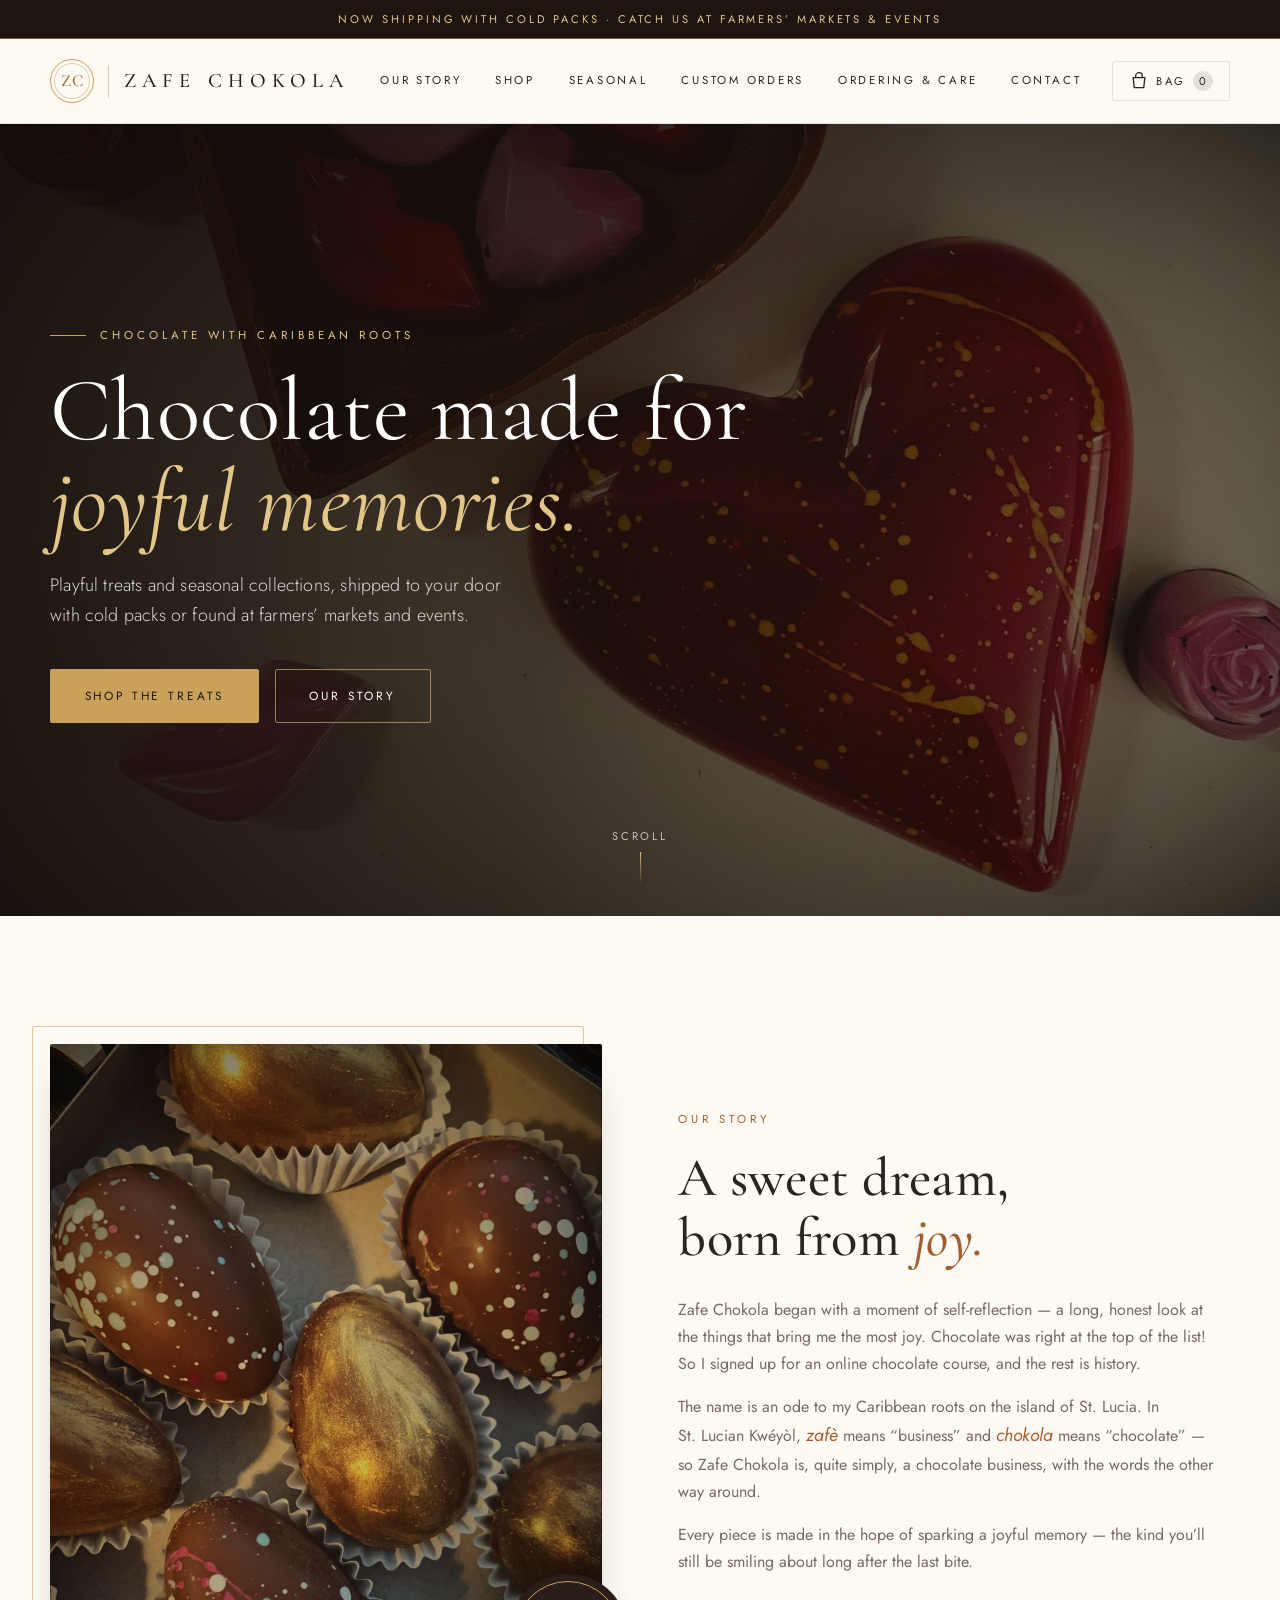
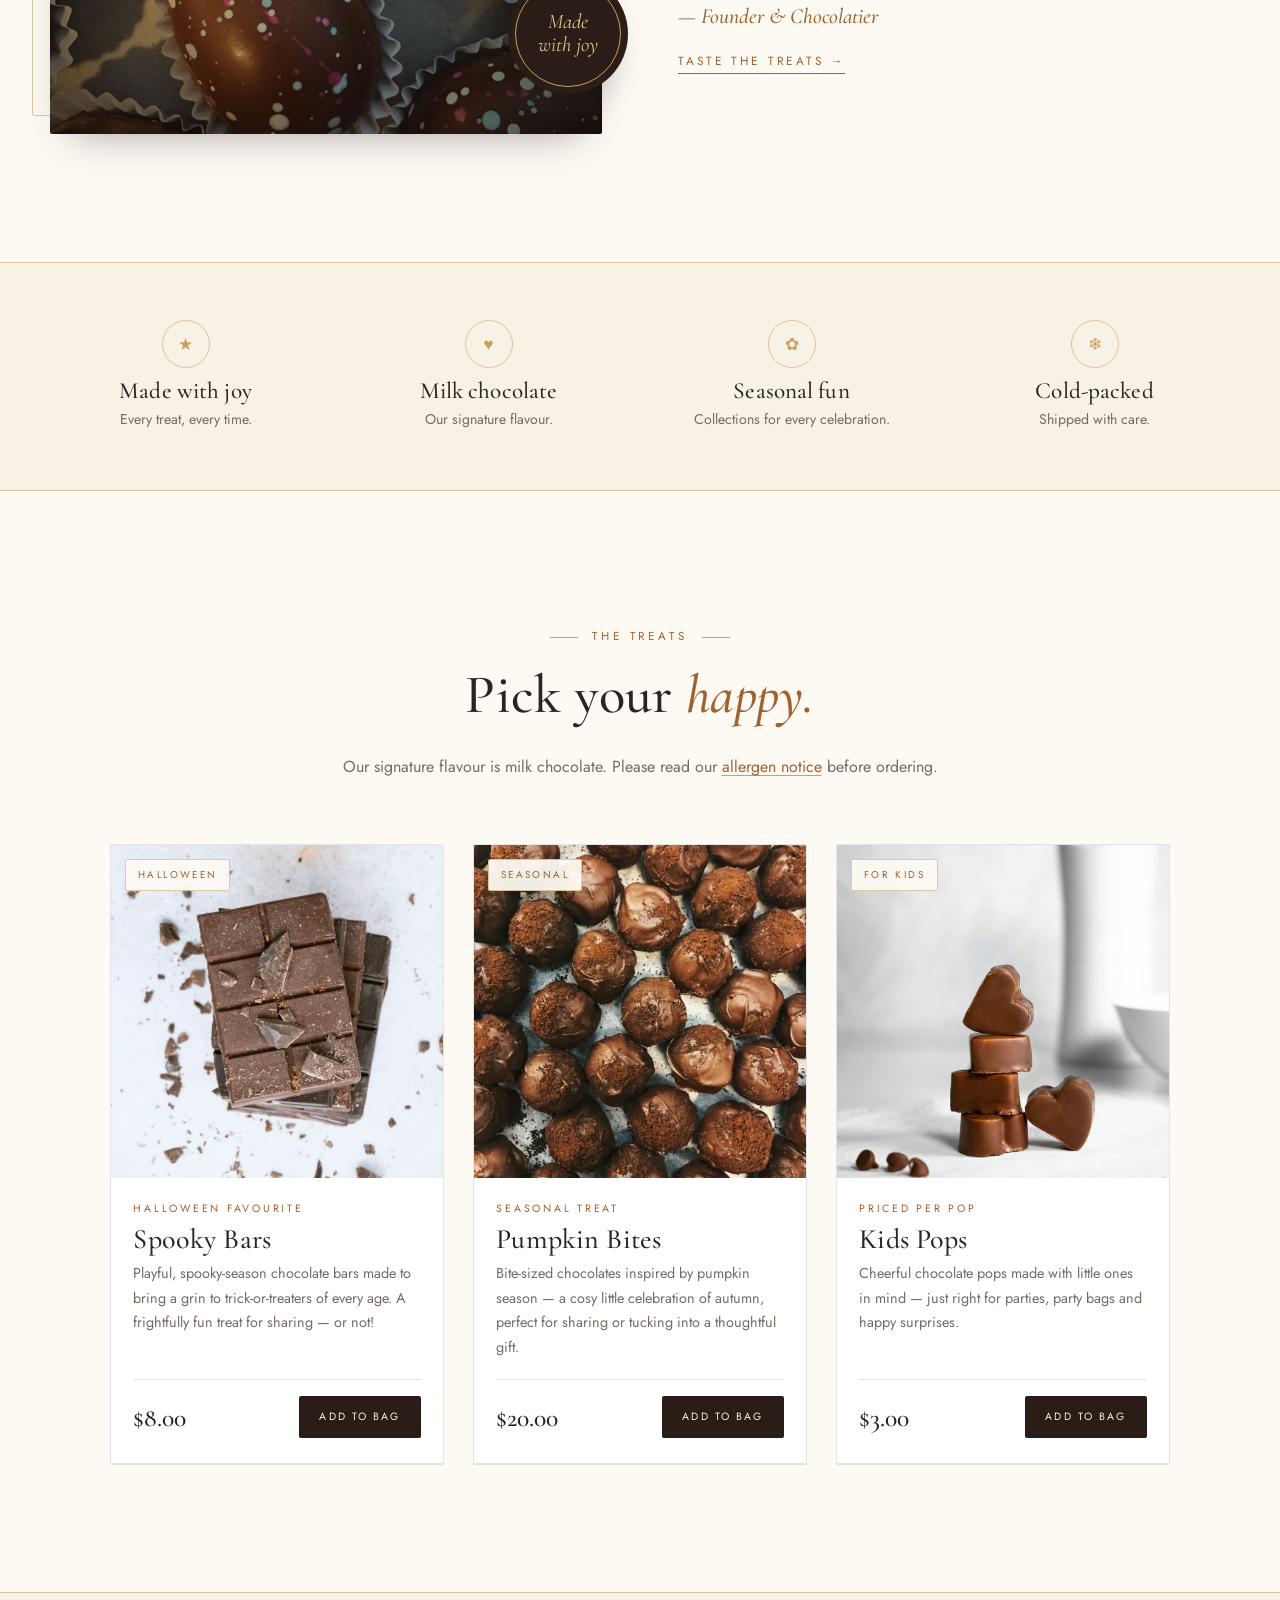
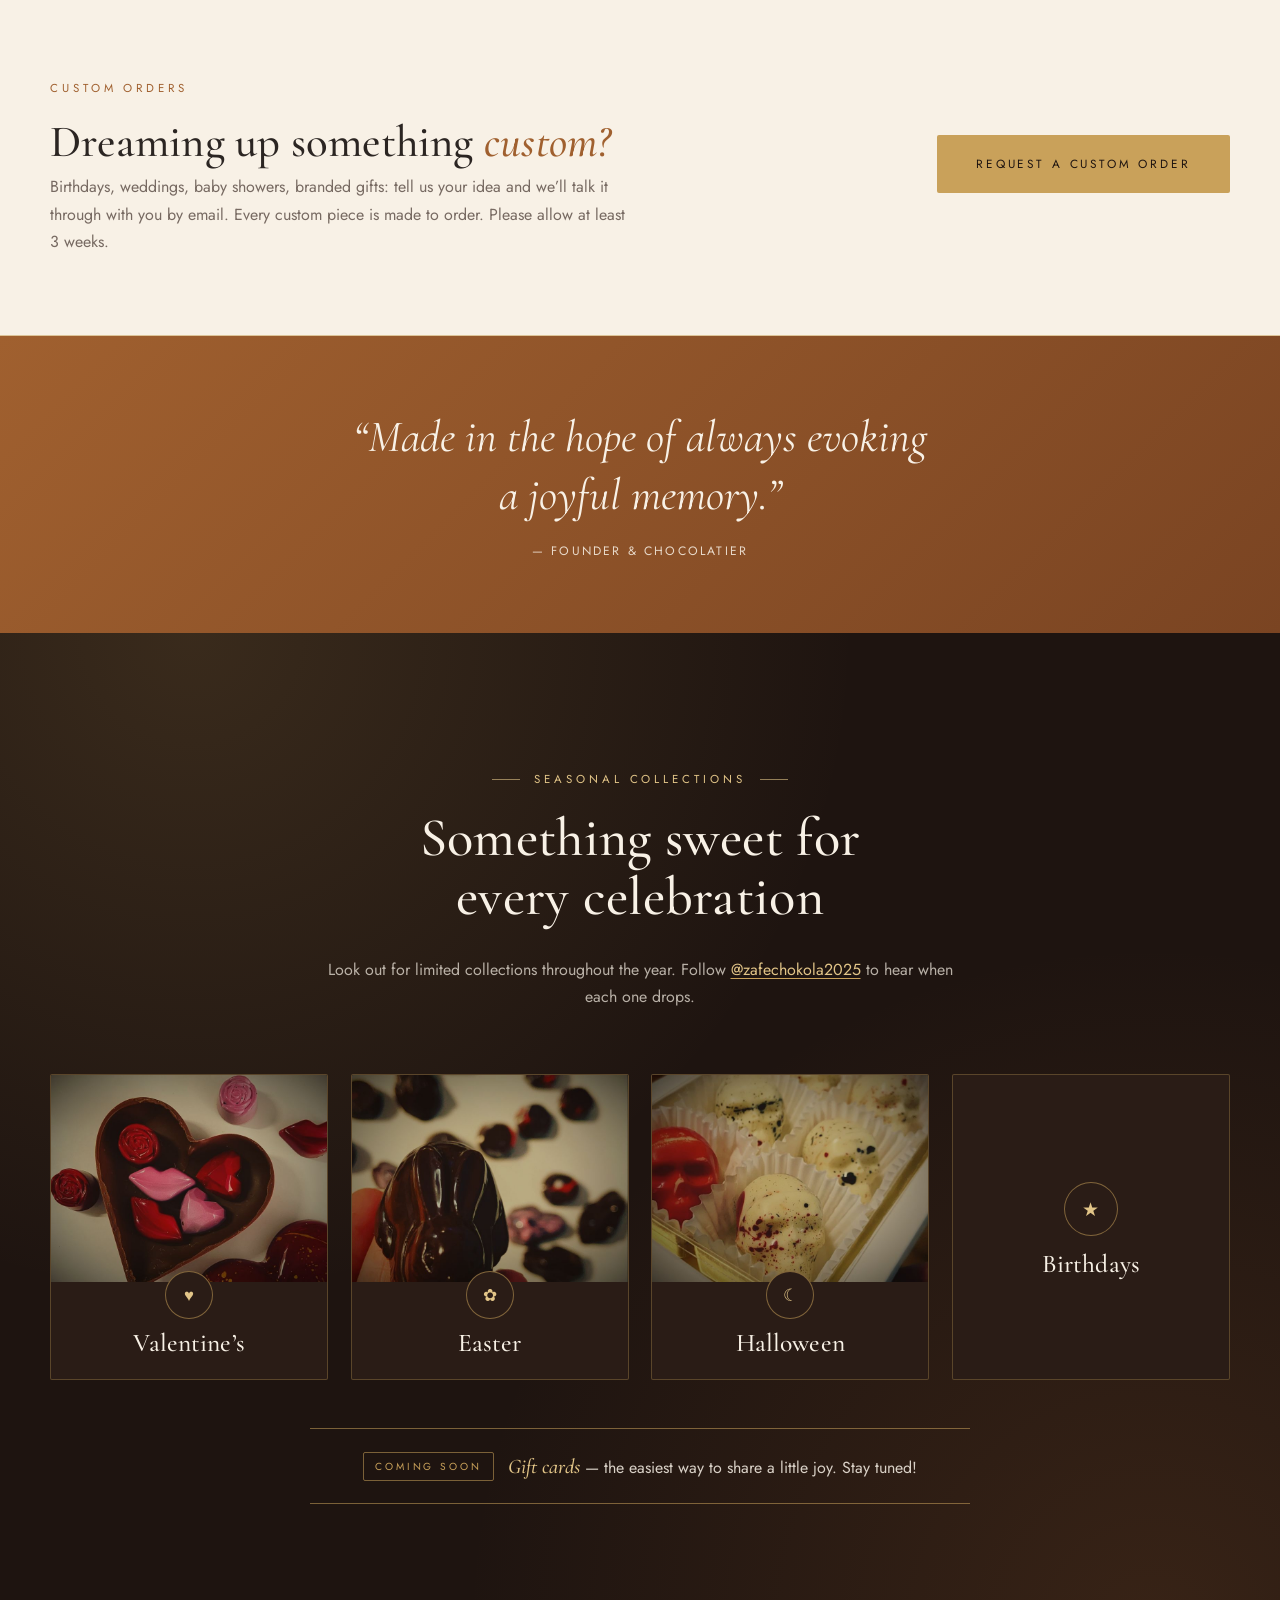
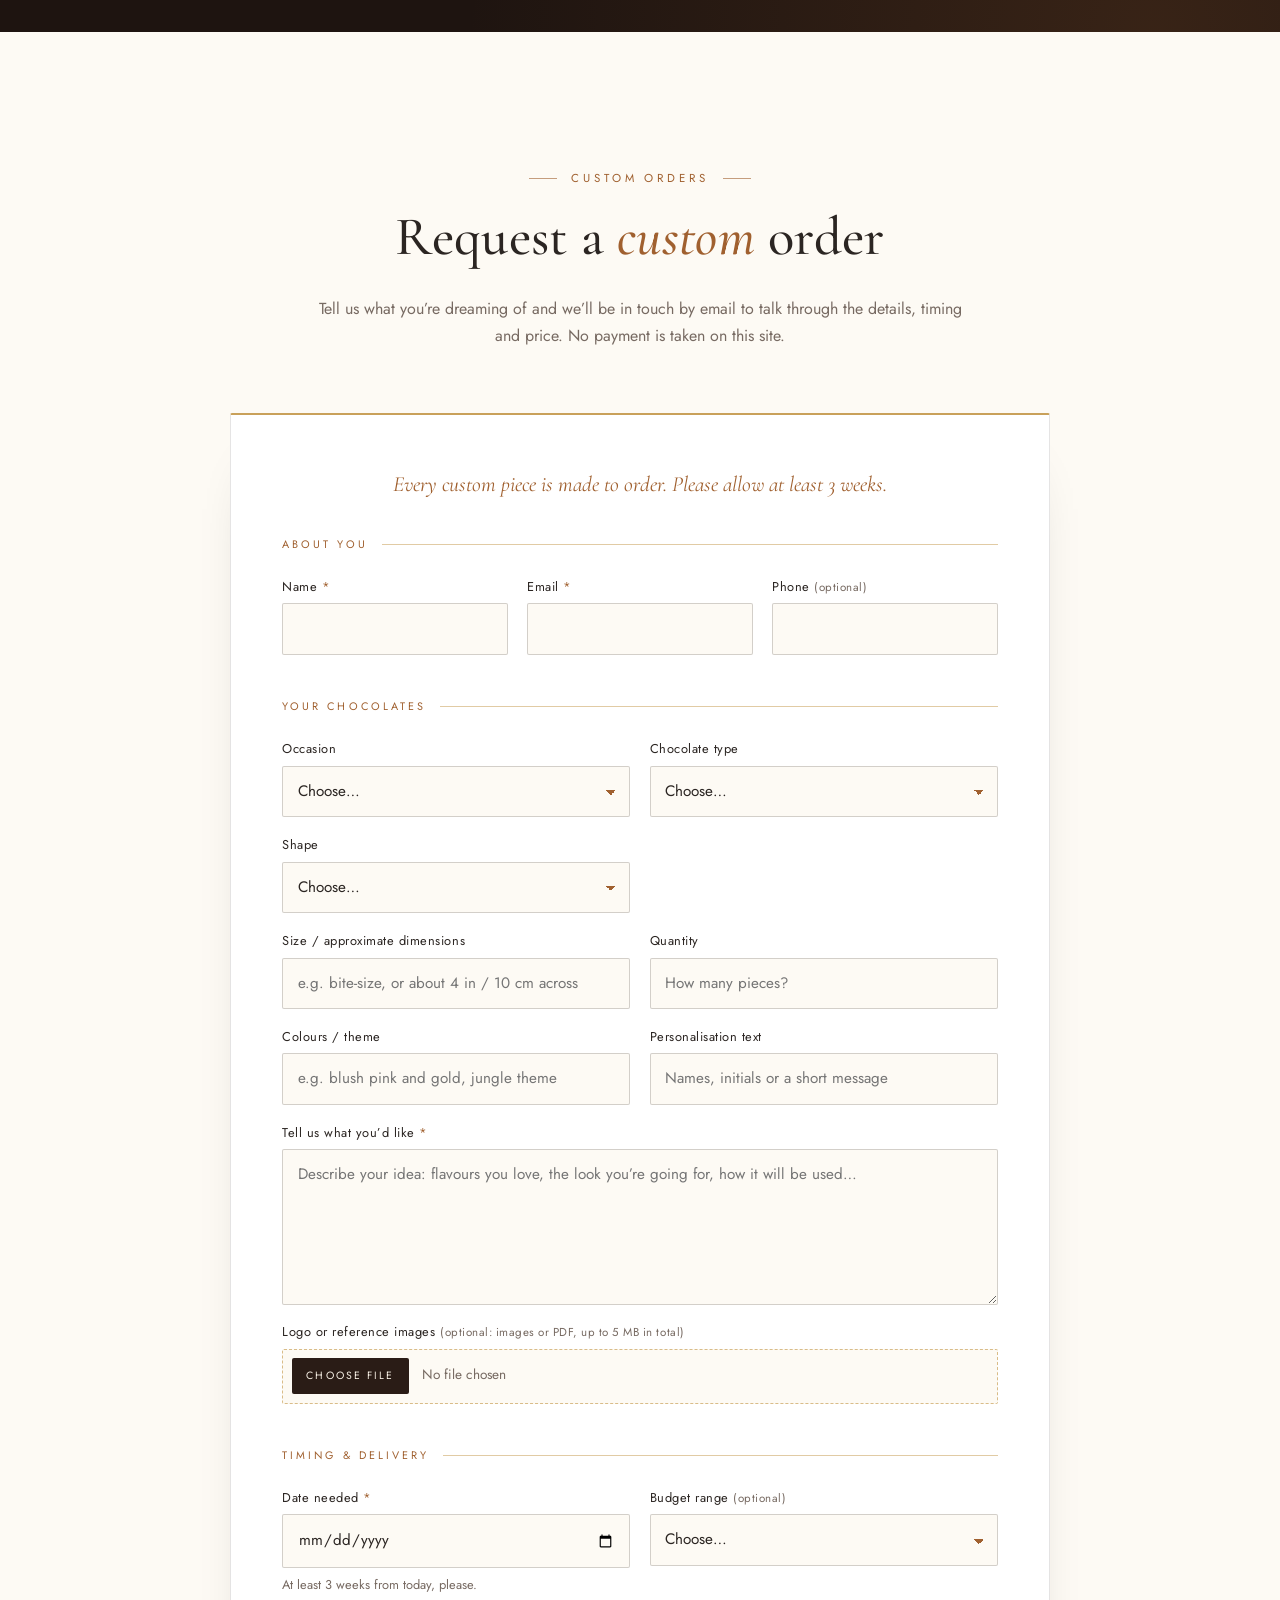
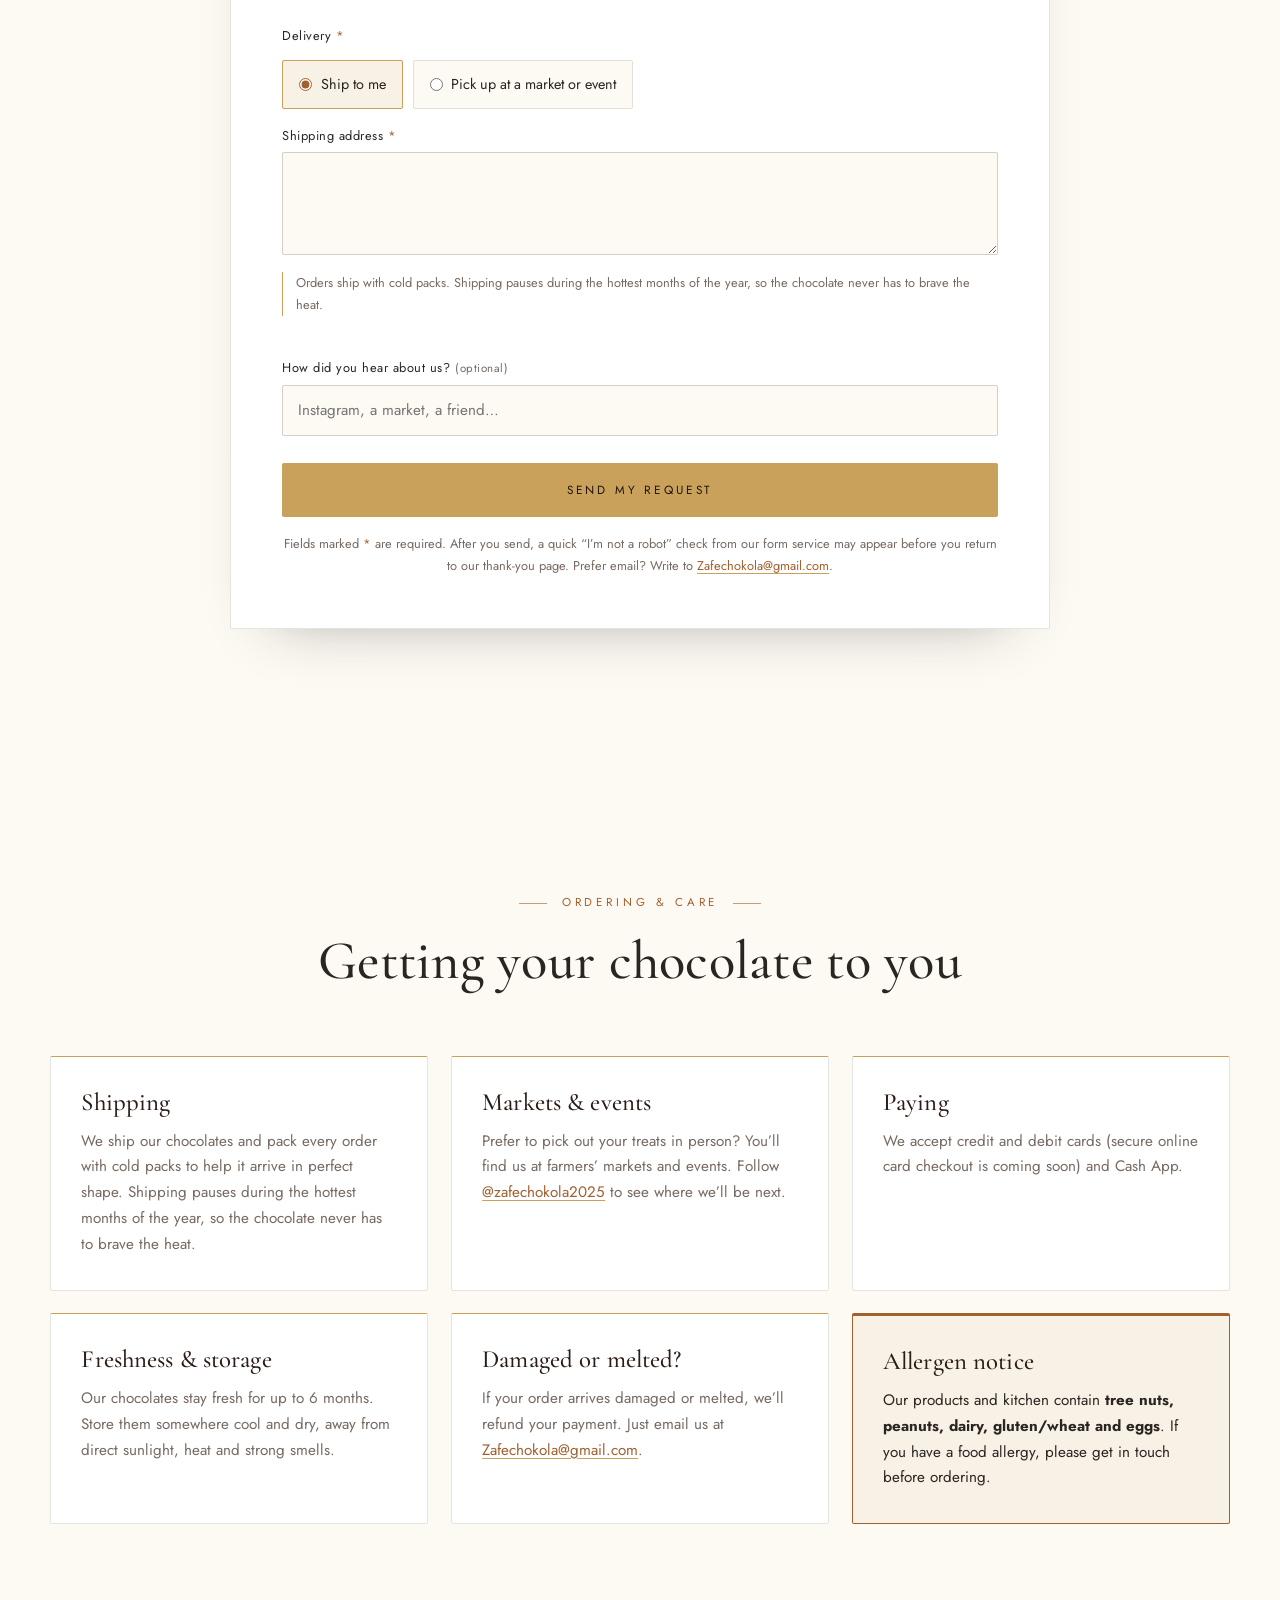
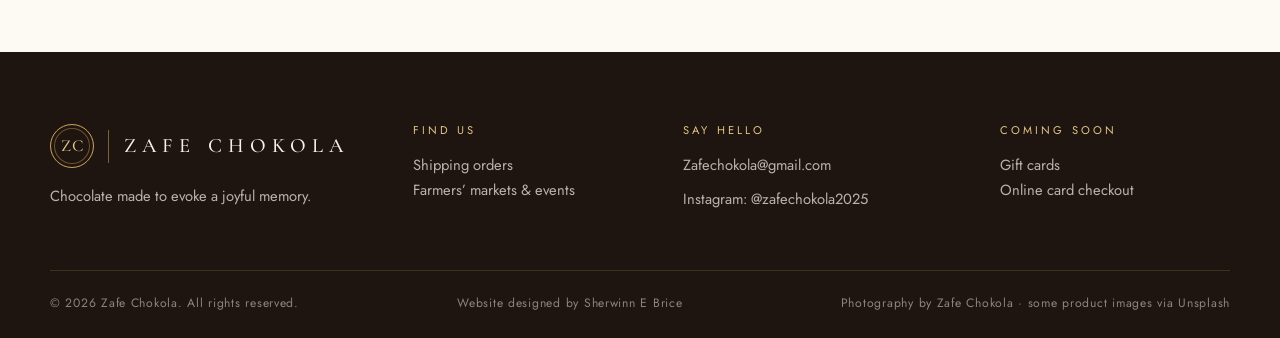
==== commit 311837ec: "Add 'Website designed by Sherwinn E Brice' footer credit and /order-website order form" ====
--- a/index.html
+++ b/index.html
@@ -293,6 +293,7 @@
     </div>
     <div class="container foot-bottom">
       <span>&copy; 2026 Zafe Chokola. All rights reserved.</span>
+      <span><a href="order-website/">Website designed by Sherwinn E Brice</a></span>
       <span>Photography by Zafe Chokola &middot; some product images via Unsplash</span>
     </div>
   </footer>
